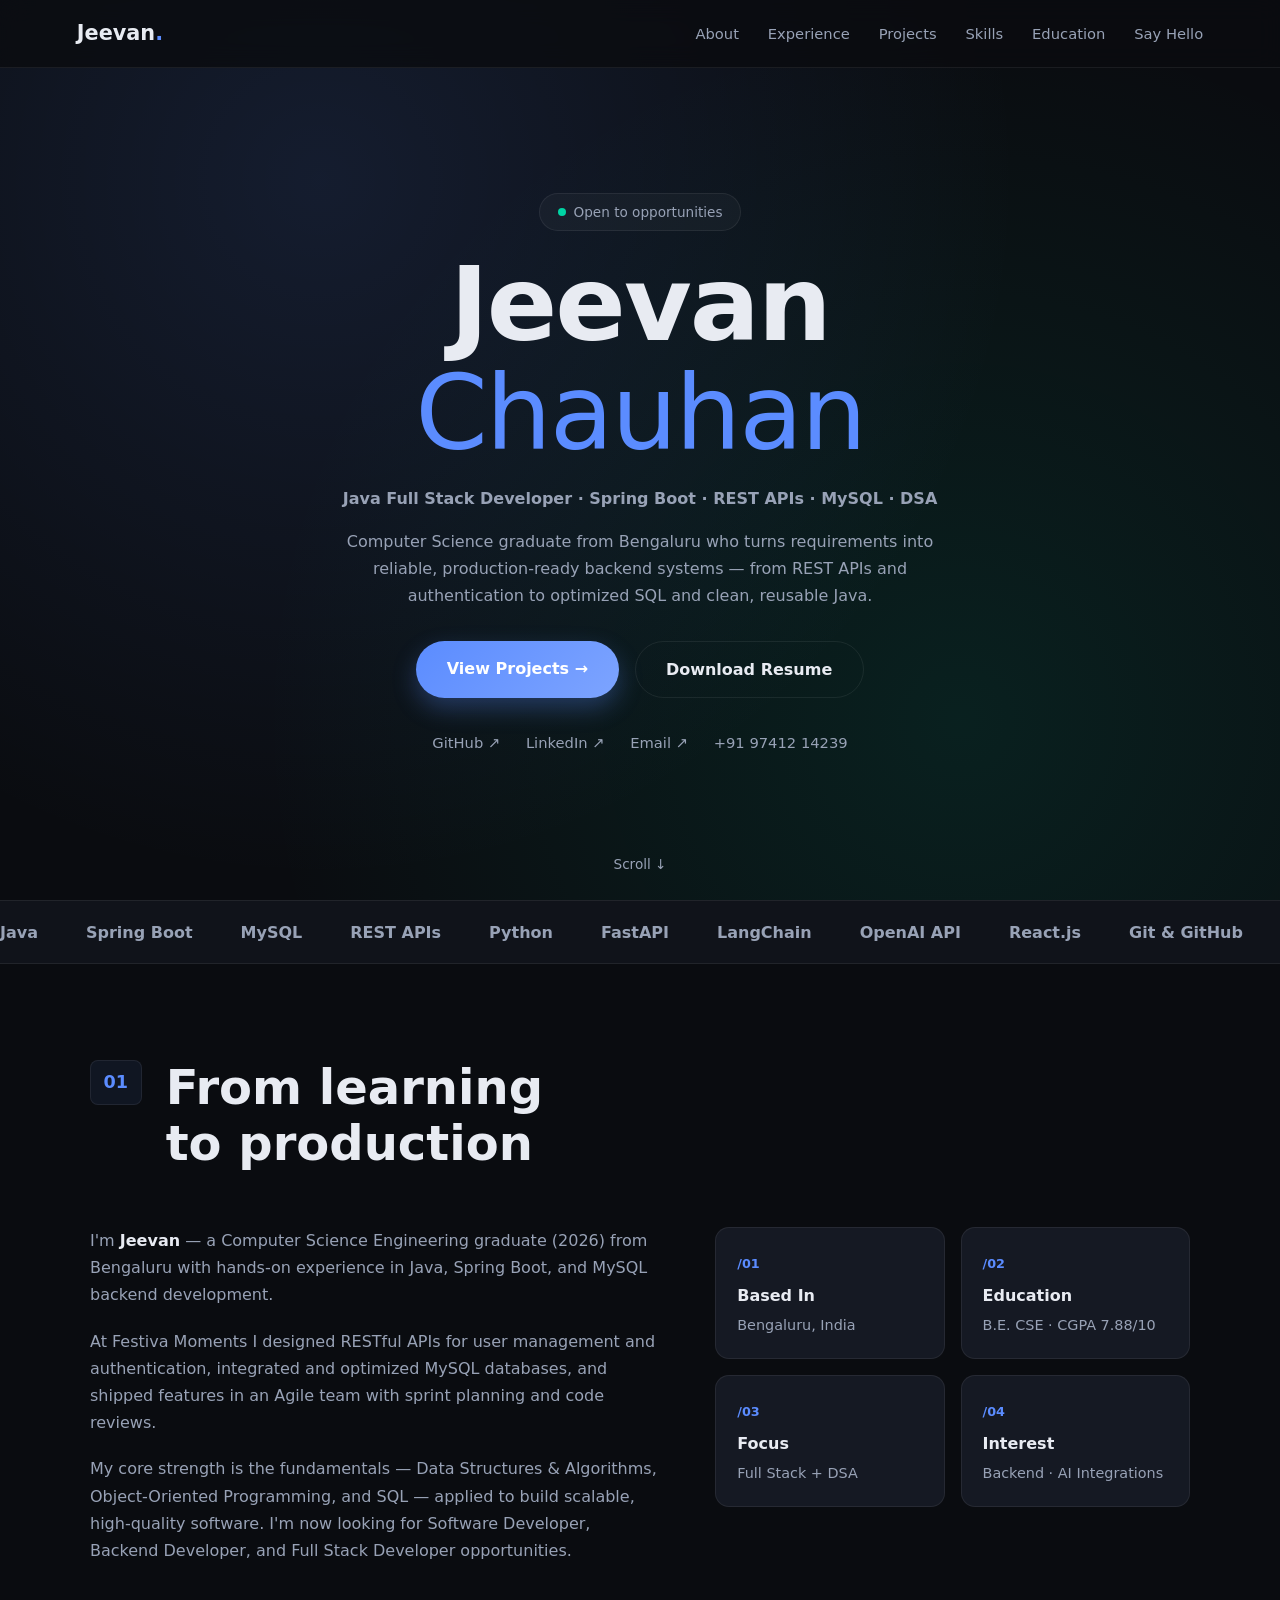
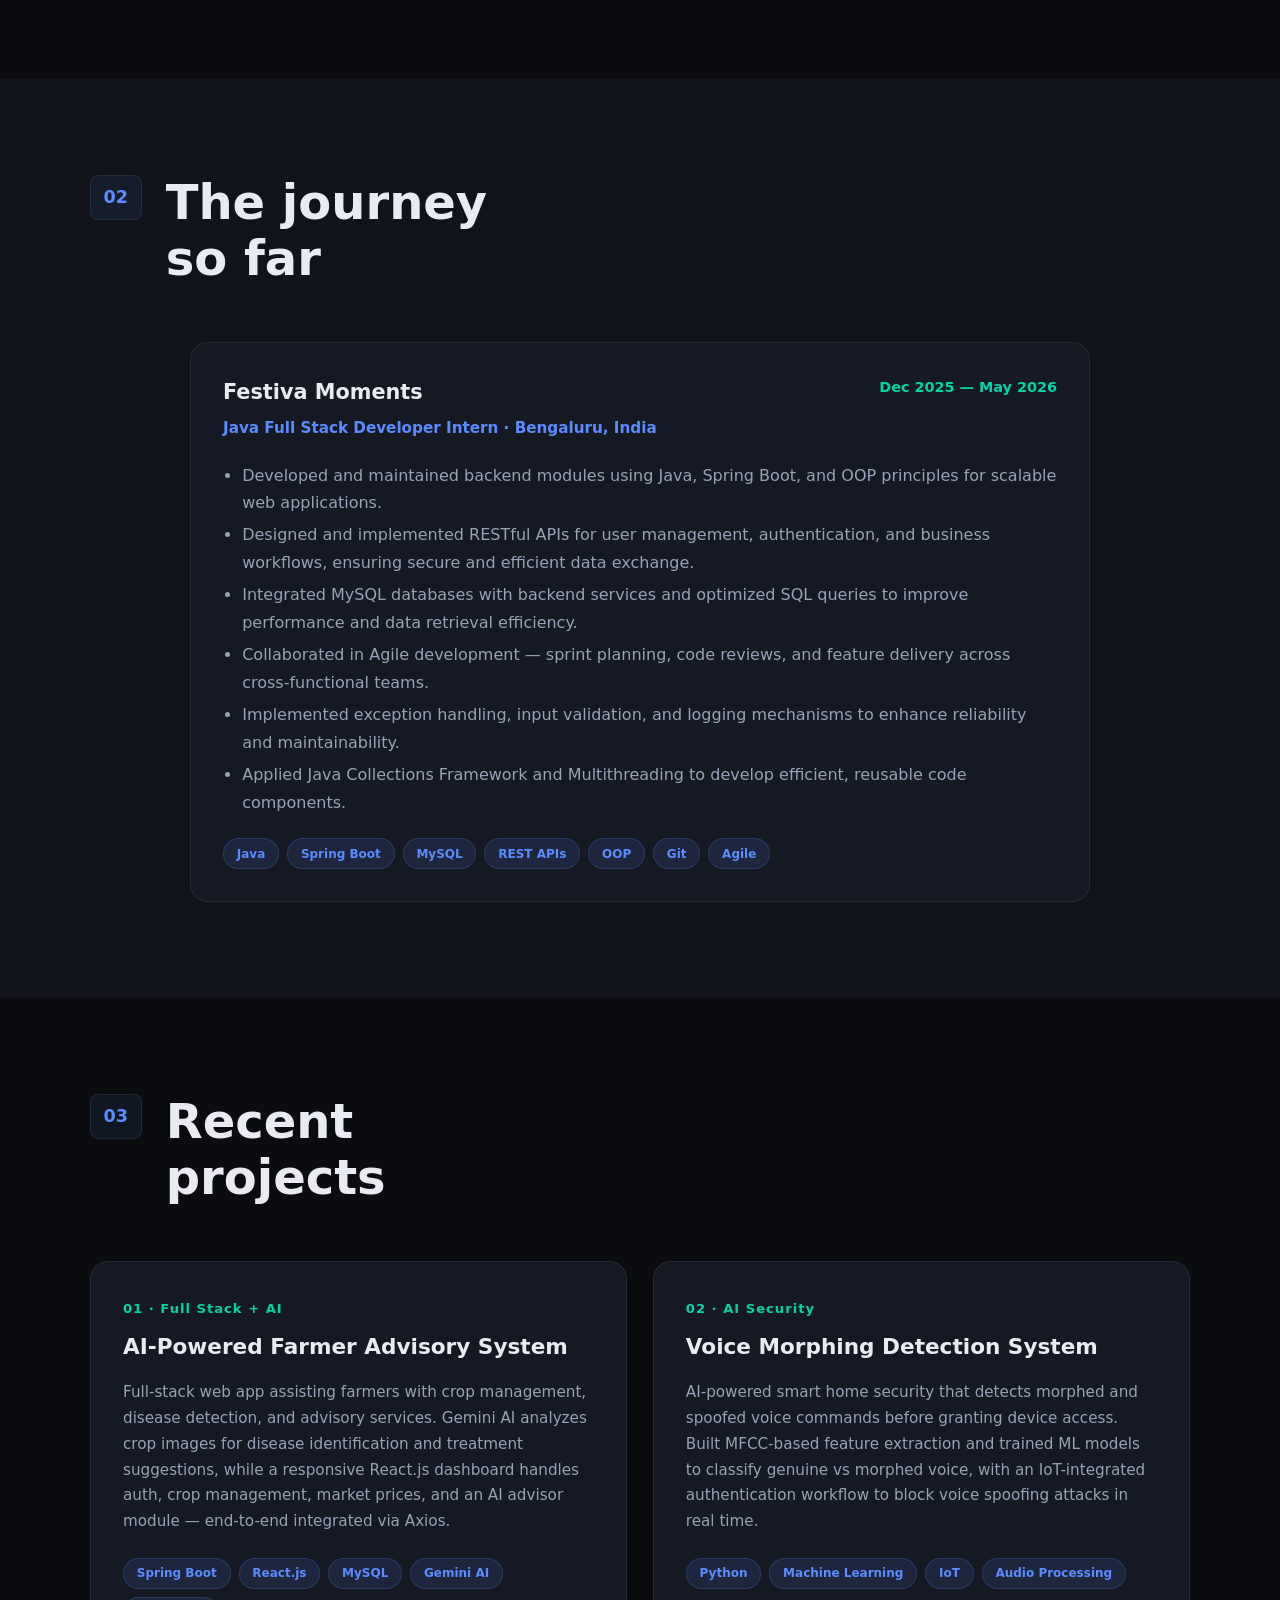
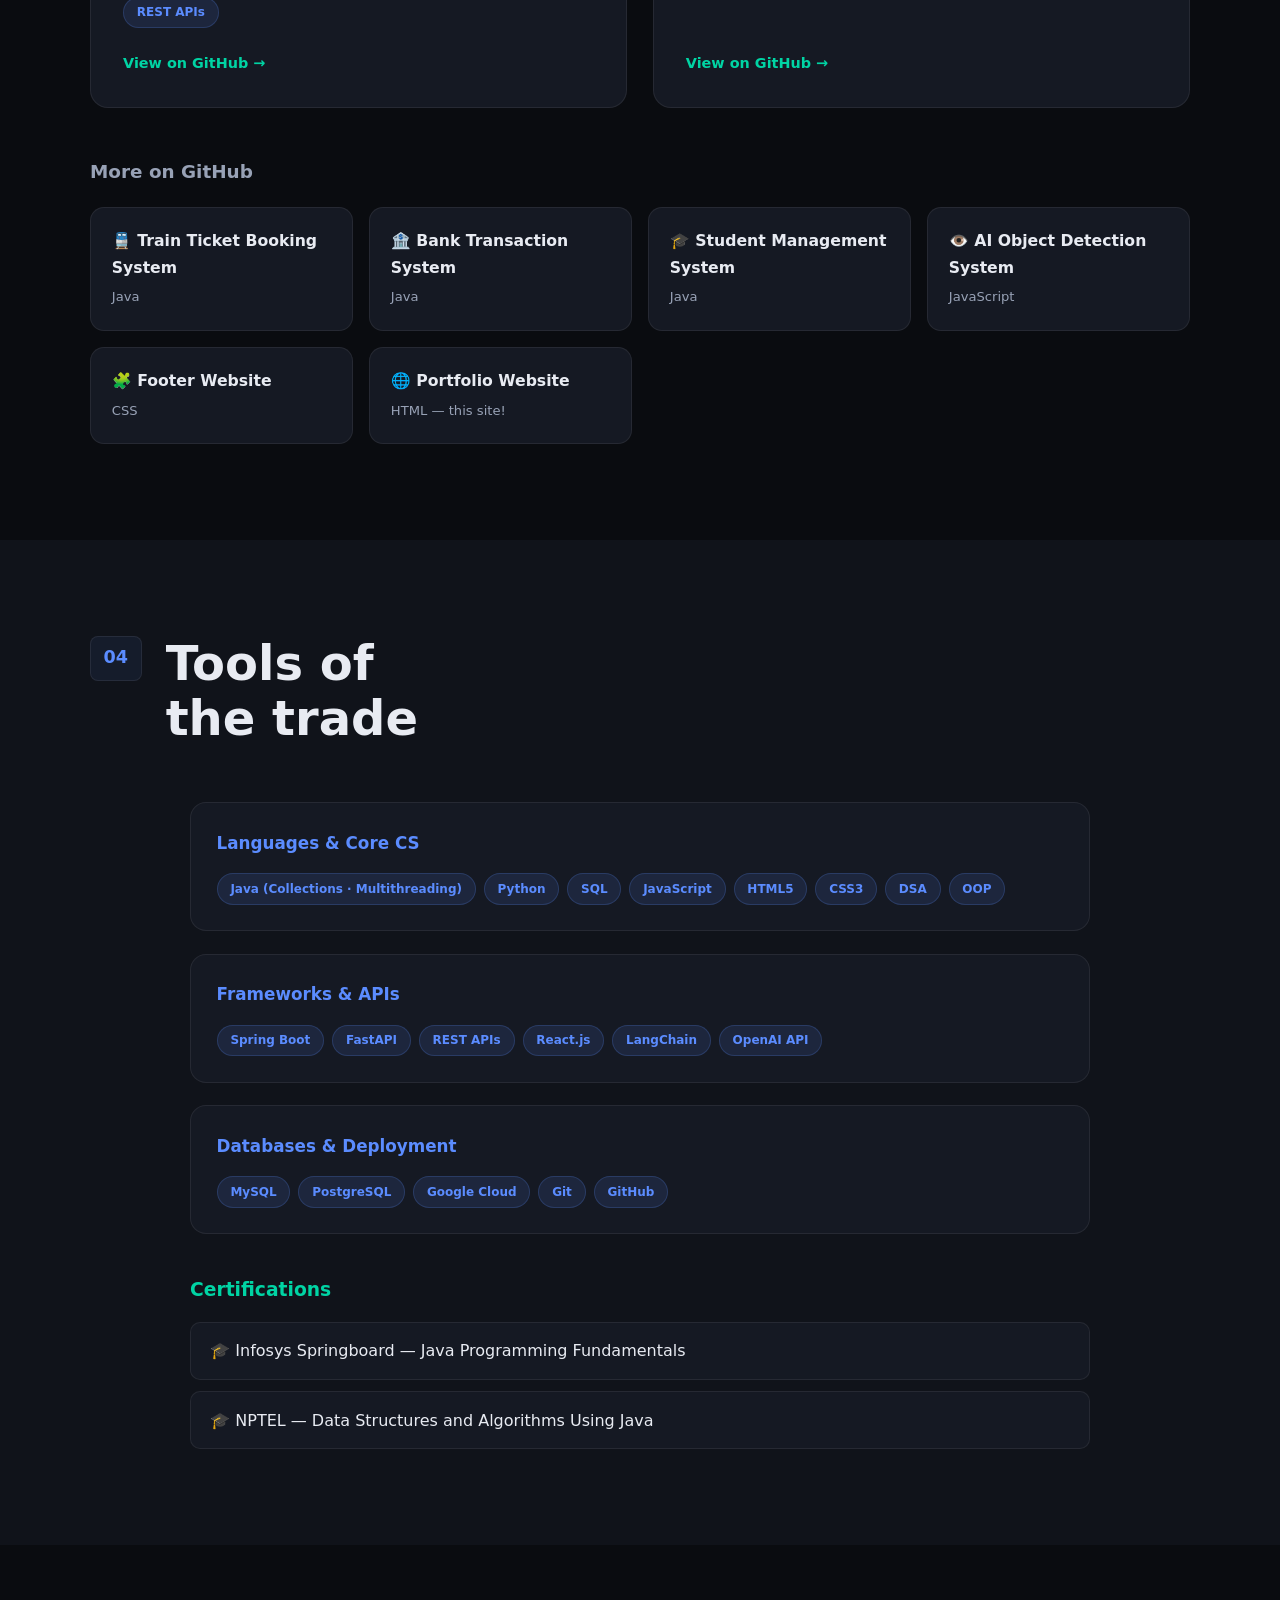
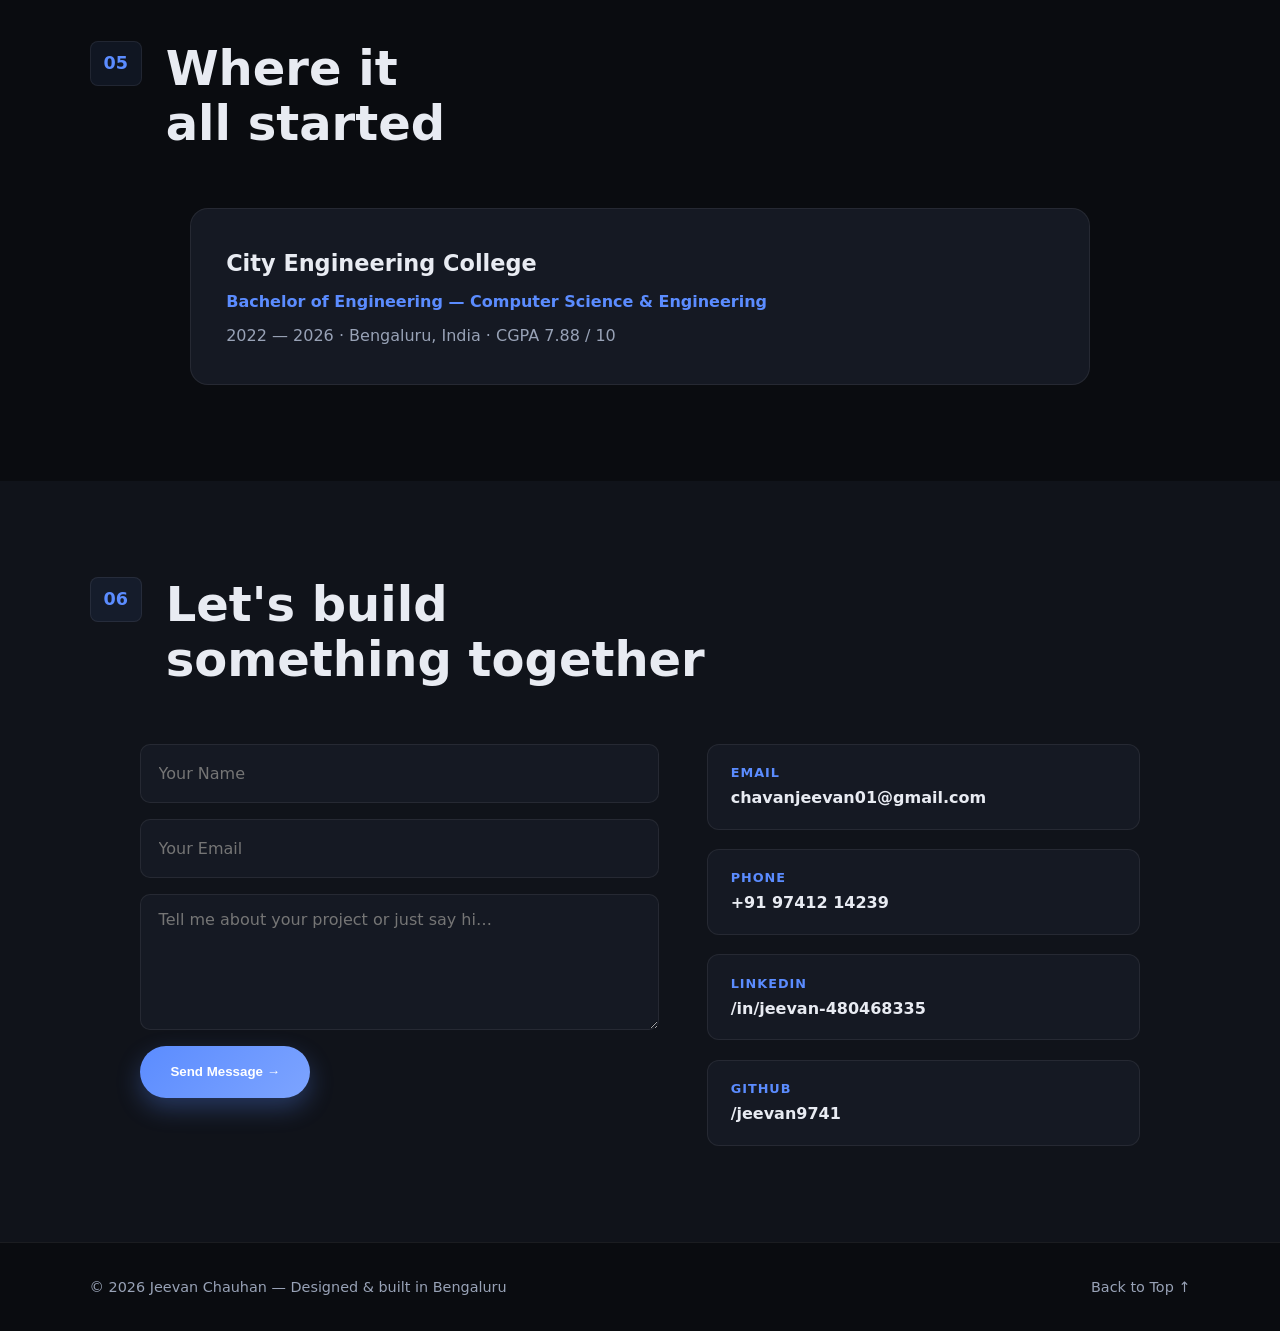
==== index.html @ d83c05e6 "Initial portfolio website with README and resume" ====
<!DOCTYPE html>
<html lang="en">
<head>
  <meta charset="UTF-8" />
  <meta name="viewport" content="width=device-width, initial-scale=1.0" />
  <title>Jeevan — Java Full Stack Developer</title>
  <link rel="stylesheet" href="style.css" />
</head>
<body>

  <!-- NAVBAR -->
  <nav class="navbar">
    <a href="#home" class="logo">Jeevan<span>.</span></a>
    <ul class="nav-links" id="navLinks">
      <li><a href="#about">About</a></li>
      <li><a href="#experience">Experience</a></li>
      <li><a href="#projects">Projects</a></li>
      <li><a href="#skills">Skills</a></li>
      <li><a href="#education">Education</a></li>
      <li><a href="#contact">Say Hello</a></li>
    </ul>
    <button class="hamburger" id="hamburger" aria-label="Menu">☰</button>
  </nav>

  <!-- HERO -->
  <header id="home" class="hero">
    <div class="hero-inner">
      <span class="badge"><span class="dot"></span> Open to opportunities</span>
      <h1 class="hero-name">Jeevan<br /><span class="thin">Chauhan</span></h1>
      <p class="hero-role">Java Full Stack Developer · Spring Boot · REST APIs · MySQL · DSA</p>
      <p class="hero-desc">
        Computer Science graduate from Bengaluru who turns requirements into
        reliable, production-ready backend systems — from REST APIs and
        authentication to optimized SQL and clean, reusable Java.
      </p>
      <div class="hero-btns">
        <a href="#projects" class="btn btn-primary">View Projects →</a>
        <a href="resume.pdf" download class="btn btn-outline">Download Resume</a>
      </div>
      <div class="socials">
        <a href="https://github.com/jeevan9741" target="_blank">GitHub ↗</a>
        <a href="https://www.linkedin.com/in/jeevan-480468335" target="_blank">LinkedIn ↗</a>
        <a href="mailto:chavanjeevan01@gmail.com">Email ↗</a>
        <a href="tel:+919741214239">+91 97412 14239</a>
      </div>
    </div>
    <a href="#about" class="scroll-hint">Scroll ↓</a>
  </header>

  <!-- TECH MARQUEE -->
  <div class="marquee" aria-hidden="true">
    <div class="marquee-track" id="marqueeTrack">
      <span>Java</span><span>Spring Boot</span><span>MySQL</span><span>REST APIs</span>
      <span>Python</span><span>FastAPI</span><span>LangChain</span><span>OpenAI API</span>
      <span>React.js</span><span>Git &amp; GitHub</span><span>DSA</span><span>OOP</span>
    </div>
  </div>

  <!-- 01 ABOUT -->
  <section id="about" class="section">
    <div class="section-head">
      <span class="section-num">01</span>
      <h2>From learning<br />to production</h2>
    </div>
    <div class="about-grid">
      <div class="about-text">
        <p>
          I'm <strong>Jeevan</strong> — a Computer Science Engineering graduate (2026)
          from Bengaluru with hands-on experience in Java, Spring Boot, and MySQL
          backend development.
        </p>
        <p>
          At Festiva Moments I designed RESTful APIs for user management and
          authentication, integrated and optimized MySQL databases, and shipped
          features in an Agile team with sprint planning and code reviews.
        </p>
        <p>
          My core strength is the fundamentals — Data Structures &amp; Algorithms,
          Object-Oriented Programming, and SQL — applied to build scalable,
          high-quality software. I'm now looking for Software Developer, Backend
          Developer, and Full Stack Developer opportunities.
        </p>
      </div>
      <div class="fact-grid">
        <div class="fact"><span class="fact-label">/01</span><h4>Based In</h4><p>Bengaluru, India</p></div>
        <div class="fact"><span class="fact-label">/02</span><h4>Education</h4><p>B.E. CSE · CGPA 7.88/10</p></div>
        <div class="fact"><span class="fact-label">/03</span><h4>Focus</h4><p>Full Stack + DSA</p></div>
        <div class="fact"><span class="fact-label">/04</span><h4>Interest</h4><p>Backend · AI Integrations</p></div>
      </div>
    </div>
  </section>

  <!-- 02 EXPERIENCE -->
  <section id="experience" class="section section-alt">
    <div class="section-head">
      <span class="section-num">02</span>
      <h2>The journey<br />so far</h2>
    </div>
    <div class="timeline">
      <article class="exp-card">
        <div class="exp-top">
          <h3>Festiva Moments</h3>
          <span class="exp-date">Dec 2025 — May 2026</span>
        </div>
        <p class="exp-role">Java Full Stack Developer Intern · Bengaluru, India</p>
        <ul class="exp-list">
          <li>Developed and maintained backend modules using Java, Spring Boot, and OOP principles for scalable web applications.</li>
          <li>Designed and implemented RESTful APIs for user management, authentication, and business workflows, ensuring secure and efficient data exchange.</li>
          <li>Integrated MySQL databases with backend services and optimized SQL queries to improve performance and data retrieval efficiency.</li>
          <li>Collaborated in Agile development — sprint planning, code reviews, and feature delivery across cross-functional teams.</li>
          <li>Implemented exception handling, input validation, and logging mechanisms to enhance reliability and maintainability.</li>
          <li>Applied Java Collections Framework and Multithreading to develop efficient, reusable code components.</li>
        </ul>
        <div class="tags">
          <span>Java</span><span>Spring Boot</span><span>MySQL</span><span>REST APIs</span>
          <span>OOP</span><span>Git</span><span>Agile</span>
        </div>
      </article>
    </div>
  </section>

  <!-- 03 PROJECTS -->
  <section id="projects" class="section">
    <div class="section-head">
      <span class="section-num">03</span>
      <h2>Recent<br />projects</h2>
    </div>
    <div class="proj-grid">
      <article class="proj-card big">
        <div class="proj-top">
          <span class="proj-cat">01 · Full Stack + AI</span>
          <h3>AI-Powered Farmer Advisory System</h3>
        </div>
        <p>
          Full-stack web app assisting farmers with crop management, disease
          detection, and advisory services. Gemini AI analyzes crop images for
          disease identification and treatment suggestions, while a responsive
          React.js dashboard handles auth, crop management, market prices, and
          an AI advisor module — end-to-end integrated via Axios.
        </p>
        <div class="tags">
          <span>Spring Boot</span><span>React.js</span><span>MySQL</span><span>Gemini AI</span><span>REST APIs</span>
        </div>
        <a class="proj-link" href="https://github.com/jeevan9741" target="_blank">View on GitHub →</a>
      </article>
      <article class="proj-card big">
        <div class="proj-top">
          <span class="proj-cat">02 · AI Security</span>
          <h3>Voice Morphing Detection System</h3>
        </div>
        <p>
          AI-powered smart home security that detects morphed and spoofed voice
          commands before granting device access. Built MFCC-based feature
          extraction and trained ML models to classify genuine vs morphed
          voice, with an IoT-integrated authentication workflow to block voice
          spoofing attacks in real time.
        </p>
        <div class="tags">
          <span>Python</span><span>Machine Learning</span><span>IoT</span><span>Audio Processing</span>
        </div>
        <a class="proj-link" href="https://github.com/jeevan9741" target="_blank">View on GitHub →</a>
      </article>
    </div>
    <h3 class="mini-title">More on GitHub</h3>
    <div class="mini-grid">
      <a class="mini-card" href="https://github.com/jeevan9741/train-ticket-booking-system" target="_blank">
        <h4>🚆 Train Ticket Booking System</h4><p>Java</p>
      </a>
      <a class="mini-card" href="https://github.com/jeevan9741/bank-transaction-system" target="_blank">
        <h4>🏦 Bank Transaction System</h4><p>Java</p>
      </a>
      <a class="mini-card" href="https://github.com/jeevan9741/student-management-system" target="_blank">
        <h4>🎓 Student Management System</h4><p>Java</p>
      </a>
      <a class="mini-card" href="https://github.com/jeevan9741/Ai_object_detection-_system" target="_blank">
        <h4>👁️ AI Object Detection System</h4><p>JavaScript</p>
      </a>
      <a class="mini-card" href="https://github.com/jeevan9741/footer_website" target="_blank">
        <h4>🧩 Footer Website</h4><p>CSS</p>
      </a>
      <a class="mini-card" href="https://github.com/jeevan9741" target="_blank">
        <h4>🌐 Portfolio Website</h4><p>HTML — this site!</p>
      </a>
    </div>
  </section>

  <!-- 04 SKILLS -->
  <section id="skills" class="section section-alt">
    <div class="section-head">
      <span class="section-num">04</span>
      <h2>Tools of<br />the trade</h2>
    </div>
    <div class="skill-groups">
      <div class="skill-group">
        <h3>Languages &amp; Core CS</h3>
        <div class="tags">
          <span>Java (Collections · Multithreading)</span><span>Python</span><span>SQL</span>
          <span>JavaScript</span><span>HTML5</span><span>CSS3</span><span>DSA</span><span>OOP</span>
        </div>
      </div>
      <div class="skill-group">
        <h3>Frameworks &amp; APIs</h3>
        <div class="tags">
          <span>Spring Boot</span><span>FastAPI</span><span>REST APIs</span><span>React.js</span>
          <span>LangChain</span><span>OpenAI API</span>
        </div>
      </div>
      <div class="skill-group">
        <h3>Databases &amp; Deployment</h3>
        <div class="tags">
          <span>MySQL</span><span>PostgreSQL</span><span>Google Cloud</span><span>Git</span>
          <span>GitHub</span>
        </div>
      </div>
    </div>
    <div class="certs">
      <h3>Certifications</h3>
      <ul>
        <li>🎓 Infosys Springboard — Java Programming Fundamentals</li>
        <li>🎓 NPTEL — Data Structures and Algorithms Using Java</li>
      </ul>
    </div>
  </section>

  <!-- 05 EDUCATION -->
  <section id="education" class="section">
    <div class="section-head">
      <span class="section-num">05</span>
      <h2>Where it<br />all started</h2>
    </div>
    <div class="edu-card">
      <h3>City Engineering College</h3>
      <p class="edu-deg">Bachelor of Engineering — Computer Science &amp; Engineering</p>
      <p class="edu-meta">2022 — 2026 · Bengaluru, India · CGPA 7.88 / 10</p>
    </div>
  </section>

  <!-- 06 CONTACT -->
  <section id="contact" class="section section-alt">
    <div class="section-head">
      <span class="section-num">06</span>
      <h2>Let's build<br />something together</h2>
    </div>
    <div class="contact-grid">
      <form class="contact-form" id="contactForm">
        <input type="text" id="name" placeholder="Your Name" required />
        <input type="email" id="email" placeholder="Your Email" required />
        <textarea id="message" rows="5" placeholder="Tell me about your project or just say hi…" required></textarea>
        <button type="submit" class="btn btn-primary">Send Message →</button>
        <p class="form-note" id="formNote"></p>
      </form>
      <div class="contact-info">
        <div class="c-item"><h4>Email</h4><a href="mailto:chavanjeevan01@gmail.com">chavanjeevan01@gmail.com</a></div>
        <div class="c-item"><h4>Phone</h4><a href="tel:+919741214239">+91 97412 14239</a></div>
        <div class="c-item"><h4>LinkedIn</h4><a href="https://www.linkedin.com/in/jeevan-480468335" target="_blank">/in/jeevan-480468335</a></div>
        <div class="c-item"><h4>GitHub</h4><a href="https://github.com/jeevan9741" target="_blank">/jeevan9741</a></div>
      </div>
    </div>
  </section>

  <footer class="footer">
    <p>© 2026 Jeevan Chauhan — Designed &amp; built in Bengaluru</p>
    <a href="#home" class="top-link">Back to Top ↑</a>
  </footer>

  <script src="script.js"></script>
</body>
</html>
---- style.css ----
/* ===== BASE ===== */
* { margin: 0; padding: 0; box-sizing: border-box; }

:root {
  --bg: #0a0c10;
  --bg-alt: #10131a;
  --card: #151923;
  --text: #e8ebf2;
  --muted: #98a2b6;
  --accent: #5b8cff;
  --accent2: #00d4a4;
  --line: rgba(255, 255, 255, 0.07);
}

html { scroll-behavior: smooth; }
body {
  font-family: "Segoe UI", system-ui, sans-serif;
  background: var(--bg); color: var(--text); line-height: 1.7;
  overflow-x: hidden;
}
a { color: inherit; text-decoration: none; }

/* ===== NAVBAR ===== */
.navbar {
  position: fixed; inset: 0 0 auto 0; z-index: 100;
  display: flex; align-items: center; justify-content: space-between;
  padding: 1rem 6%;
  background: rgba(10, 12, 16, 0.8); backdrop-filter: blur(12px);
  border-bottom: 1px solid var(--line);
}
.logo { font-size: 1.3rem; font-weight: 800; }
.logo span { color: var(--accent); }
.nav-links { display: flex; gap: 1.8rem; list-style: none; }
.nav-links a { color: var(--muted); font-size: 0.92rem; font-weight: 500; transition: color 0.2s; }
.nav-links a:hover { color: var(--accent2); }
.hamburger {
  display: none; background: none; border: none;
  color: var(--text); font-size: 1.5rem; cursor: pointer;
}

/* ===== HERO ===== */
.hero {
  min-height: 100vh; display: flex; flex-direction: column;
  align-items: center; justify-content: center; text-align: center;
  padding: 7rem 7% 4rem; position: relative;
  background:
    radial-gradient(700px circle at 25% 20%, rgba(91, 140, 255, 0.13), transparent),
    radial-gradient(700px circle at 75% 80%, rgba(0, 212, 164, 0.1), transparent);
}
.badge {
  display: inline-flex; align-items: center; gap: 0.5rem;
  border: 1px solid var(--line); border-radius: 50px;
  padding: 0.4rem 1.1rem; font-size: 0.85rem; color: var(--muted);
  background: rgba(255, 255, 255, 0.03);
}
.dot {
  width: 8px; height: 8px; border-radius: 50%;
  background: var(--accent2); animation: pulse 1.6s infinite;
}
@keyframes pulse { 50% { opacity: 0.35; } }

.hero-name {
  font-size: clamp(3rem, 10vw, 6.5rem);
  font-weight: 800; line-height: 1.05; margin: 1.2rem 0 1rem;
  letter-spacing: -2px;
}
.hero-name .thin { font-weight: 300; color: var(--accent); }
.hero-role { color: var(--muted); font-weight: 600; margin-bottom: 1rem; }
.hero-desc { max-width: 620px; color: var(--muted); margin: 0 auto 2rem; }

.hero-btns { display: flex; gap: 1rem; justify-content: center; flex-wrap: wrap; margin-bottom: 2rem; }
.btn {
  padding: 0.85rem 1.9rem; border-radius: 50px; font-weight: 600;
  transition: transform 0.2s, box-shadow 0.2s;
}
.btn:hover { transform: translateY(-3px); }
.btn-primary {
  background: linear-gradient(135deg, var(--accent), #7da4ff);
  color: #fff; box-shadow: 0 10px 25px rgba(91, 140, 255, 0.3);
}
.btn-outline { border: 1.5px solid var(--line); color: var(--text); }
.btn-outline:hover { border-color: var(--accent2); color: var(--accent2); }

.socials { display: flex; gap: 1.6rem; flex-wrap: wrap; justify-content: center; }
.socials a { color: var(--muted); font-size: 0.92rem; font-weight: 500; transition: color 0.2s; }
.socials a:hover { color: var(--accent); }
.scroll-hint {
  position: absolute; bottom: 1.5rem; color: var(--muted); font-size: 0.85rem;
  animation: bob 2s infinite;
}
@keyframes bob { 50% { transform: translateY(6px); } }

/* ===== MARQUEE ===== */
.marquee {
  border-top: 1px solid var(--line); border-bottom: 1px solid var(--line);
  overflow: hidden; padding: 1.1rem 0; background: var(--bg-alt);
}
.marquee-track {
  display: flex; gap: 3rem; width: max-content;
  animation: scroll 25s linear infinite;
}
.marquee-track span { color: var(--muted); font-weight: 600; white-space: nowrap; }
@keyframes scroll { to { transform: translateX(-50%); } }

/* ===== SECTIONS ===== */
.section { padding: 6rem 7%; }
.section-alt { background: var(--bg-alt); }
.section-head { display: flex; gap: 1.5rem; align-items: flex-start; margin-bottom: 3.5rem; }
.section-num {
  color: var(--accent); font-weight: 800; font-size: 1.1rem;
  border: 1px solid var(--line); border-radius: 8px; padding: 0.4rem 0.8rem;
  background: rgba(91, 140, 255, 0.08);
}
.section-head h2 { font-size: clamp(1.9rem, 5vw, 3rem); font-weight: 800; line-height: 1.15; }

/* ===== ABOUT ===== */
.about-grid {
  display: grid; grid-template-columns: 1.2fr 1fr;
  gap: 3.5rem; max-width: 1100px; margin: 0 auto;
}
.about-text p { color: var(--muted); margin-bottom: 1.2rem; }
.about-text strong { color: var(--text); }
.fact-grid { display: grid; grid-template-columns: 1fr 1fr; gap: 1rem; align-content: start; }
.fact {
  background: var(--card); border: 1px solid var(--line);
  border-radius: 14px; padding: 1.3rem;
}
.fact-label { color: var(--accent); font-size: 0.8rem; font-weight: 700; }
.fact h4 { margin: 0.4rem 0 0.2rem; font-size: 1rem; }
.fact p { color: var(--muted); font-size: 0.9rem; }

/* ===== EXPERIENCE ===== */
.timeline { max-width: 900px; margin: 0 auto; }
.exp-card {
  background: var(--card); border: 1px solid var(--line);
  border-radius: 18px; padding: 2rem;
}
.exp-top { display: flex; justify-content: space-between; gap: 1rem; flex-wrap: wrap; }
.exp-top h3 { font-size: 1.3rem; }
.exp-date { color: var(--accent2); font-size: 0.9rem; font-weight: 600; }
.exp-role { color: var(--accent); font-weight: 600; font-size: 0.95rem; margin: 0.4rem 0 1.2rem; }
.exp-list { color: var(--muted); padding-left: 1.2rem; margin-bottom: 1.4rem; }
.exp-list li { margin-bottom: 0.35rem; }

.tags { display: flex; gap: 0.5rem; flex-wrap: wrap; }
.tags span {
  font-size: 0.75rem; font-weight: 600;
  background: rgba(91, 140, 255, 0.12); color: var(--accent);
  border: 1px solid rgba(91, 140, 255, 0.2);
  padding: 0.28rem 0.8rem; border-radius: 50px;
}

/* ===== PROJECTS ===== */
.proj-grid {
  display: grid; grid-template-columns: repeat(auto-fit, minmax(320px, 1fr));
  gap: 1.6rem; max-width: 1100px; margin: 0 auto;
}
.proj-card {
  background: var(--card); border: 1px solid var(--line);
  border-radius: 18px; padding: 2rem;
  transition: transform 0.25s, border-color 0.25s;
  display: flex; flex-direction: column;
}
.proj-card:hover { transform: translateY(-5px); border-color: var(--accent); }
.proj-cat { color: var(--accent2); font-size: 0.82rem; font-weight: 700; letter-spacing: 1px; }
.proj-card h3 { font-size: 1.35rem; margin: 0.5rem 0 0.9rem; }
.proj-card p { color: var(--muted); font-size: 0.95rem; margin-bottom: 1.4rem; }
.proj-card .tags { margin-bottom: 1.4rem; }
.proj-link { color: var(--accent2); font-weight: 600; font-size: 0.9rem; margin-top: auto; }
.proj-link:hover { text-decoration: underline; }

.mini-title {
  max-width: 1100px; margin: 3rem auto 1.2rem;
  font-size: 1.15rem; color: var(--muted);
}
.mini-grid {
  display: grid; grid-template-columns: repeat(auto-fit, minmax(240px, 1fr));
  gap: 1rem; max-width: 1100px; margin: 0 auto;
}
.mini-card {
  display: block; background: var(--card); border: 1px solid var(--line);
  border-radius: 14px; padding: 1.3rem;
  transition: transform 0.25s, border-color 0.25s;
}
.mini-card:hover { transform: translateY(-5px); border-color: var(--accent); }
.mini-card h4 { font-size: 0.98rem; margin-bottom: 0.3rem; }
.mini-card p { color: var(--muted); font-size: 0.82rem; }

/* ===== SKILLS ===== */
.skill-groups {
  display: grid; gap: 1.4rem; max-width: 900px; margin: 0 auto;
}
.skill-group {
  background: var(--card); border: 1px solid var(--line);
  border-radius: 16px; padding: 1.6rem;
}
.skill-group h3 { font-size: 1.05rem; margin-bottom: 1rem; color: var(--accent); }
.certs { max-width: 900px; margin: 2.5rem auto 0; }
.certs h3 { color: var(--accent2); margin-bottom: 1rem; }
.certs ul { list-style: none; display: grid; gap: 0.7rem; }
.certs li {
  background: var(--card); border: 1px solid var(--line);
  border-radius: 10px; padding: 0.9rem 1.2rem;
}

/* ===== EDUCATION ===== */
.edu-card {
  max-width: 900px; margin: 0 auto; background: var(--card);
  border: 1px solid var(--line); border-radius: 18px; padding: 2.2rem;
}
.edu-card h3 { font-size: 1.4rem; }
.edu-deg { color: var(--accent); font-weight: 600; margin: 0.4rem 0; }
.edu-meta { color: var(--muted); }

/* ===== CONTACT ===== */
.contact-grid {
  display: grid; grid-template-columns: 1.2fr 1fr;
  gap: 3rem; max-width: 1000px; margin: 0 auto;
}
.contact-form { display: grid; gap: 1rem; }
.contact-form input, .contact-form textarea {
  background: var(--card); border: 1px solid var(--line);
  border-radius: 10px; padding: 0.9rem 1.1rem;
  color: var(--text); font-family: inherit; font-size: 1rem; resize: vertical;
}
.contact-form input:focus, .contact-form textarea:focus {
  outline: none; border-color: var(--accent);
}
.contact-form .btn { justify-self: start; border: none; cursor: pointer; }
.form-note { color: var(--accent2); min-height: 1.4rem; }
.contact-info { display: grid; gap: 1.2rem; align-content: start; }
.c-item { background: var(--card); border: 1px solid var(--line); border-radius: 12px; padding: 1.1rem 1.4rem; }
.c-item h4 { color: var(--accent); font-size: 0.8rem; text-transform: uppercase; letter-spacing: 1px; }
.c-item a { color: var(--text); font-weight: 600; word-break: break-all; }
.c-item a:hover { color: var(--accent2); }

/* ===== FOOTER ===== */
.footer {
  padding: 2rem 7%; border-top: 1px solid var(--line);
  display: flex; justify-content: space-between; flex-wrap: wrap; gap: 1rem;
  color: var(--muted); font-size: 0.9rem;
}
.top-link:hover { color: var(--accent2); }

/* ===== RESPONSIVE ===== */
@media (max-width: 860px) {
  .hamburger { display: block; }
  .nav-links {
    position: absolute; top: 100%; left: 0; right: 0;
    flex-direction: column; gap: 0; display: none;
    background: var(--bg-alt); padding: 1rem 6%;
    border-bottom: 1px solid var(--line);
  }
  .nav-links.active { display: flex; }
  .nav-links li { padding: 0.6rem 0; }
  .about-grid, .contact-grid { grid-template-columns: 1fr; }
  .exp-card, .proj-card, .edu-card { padding: 1.4rem; }
}
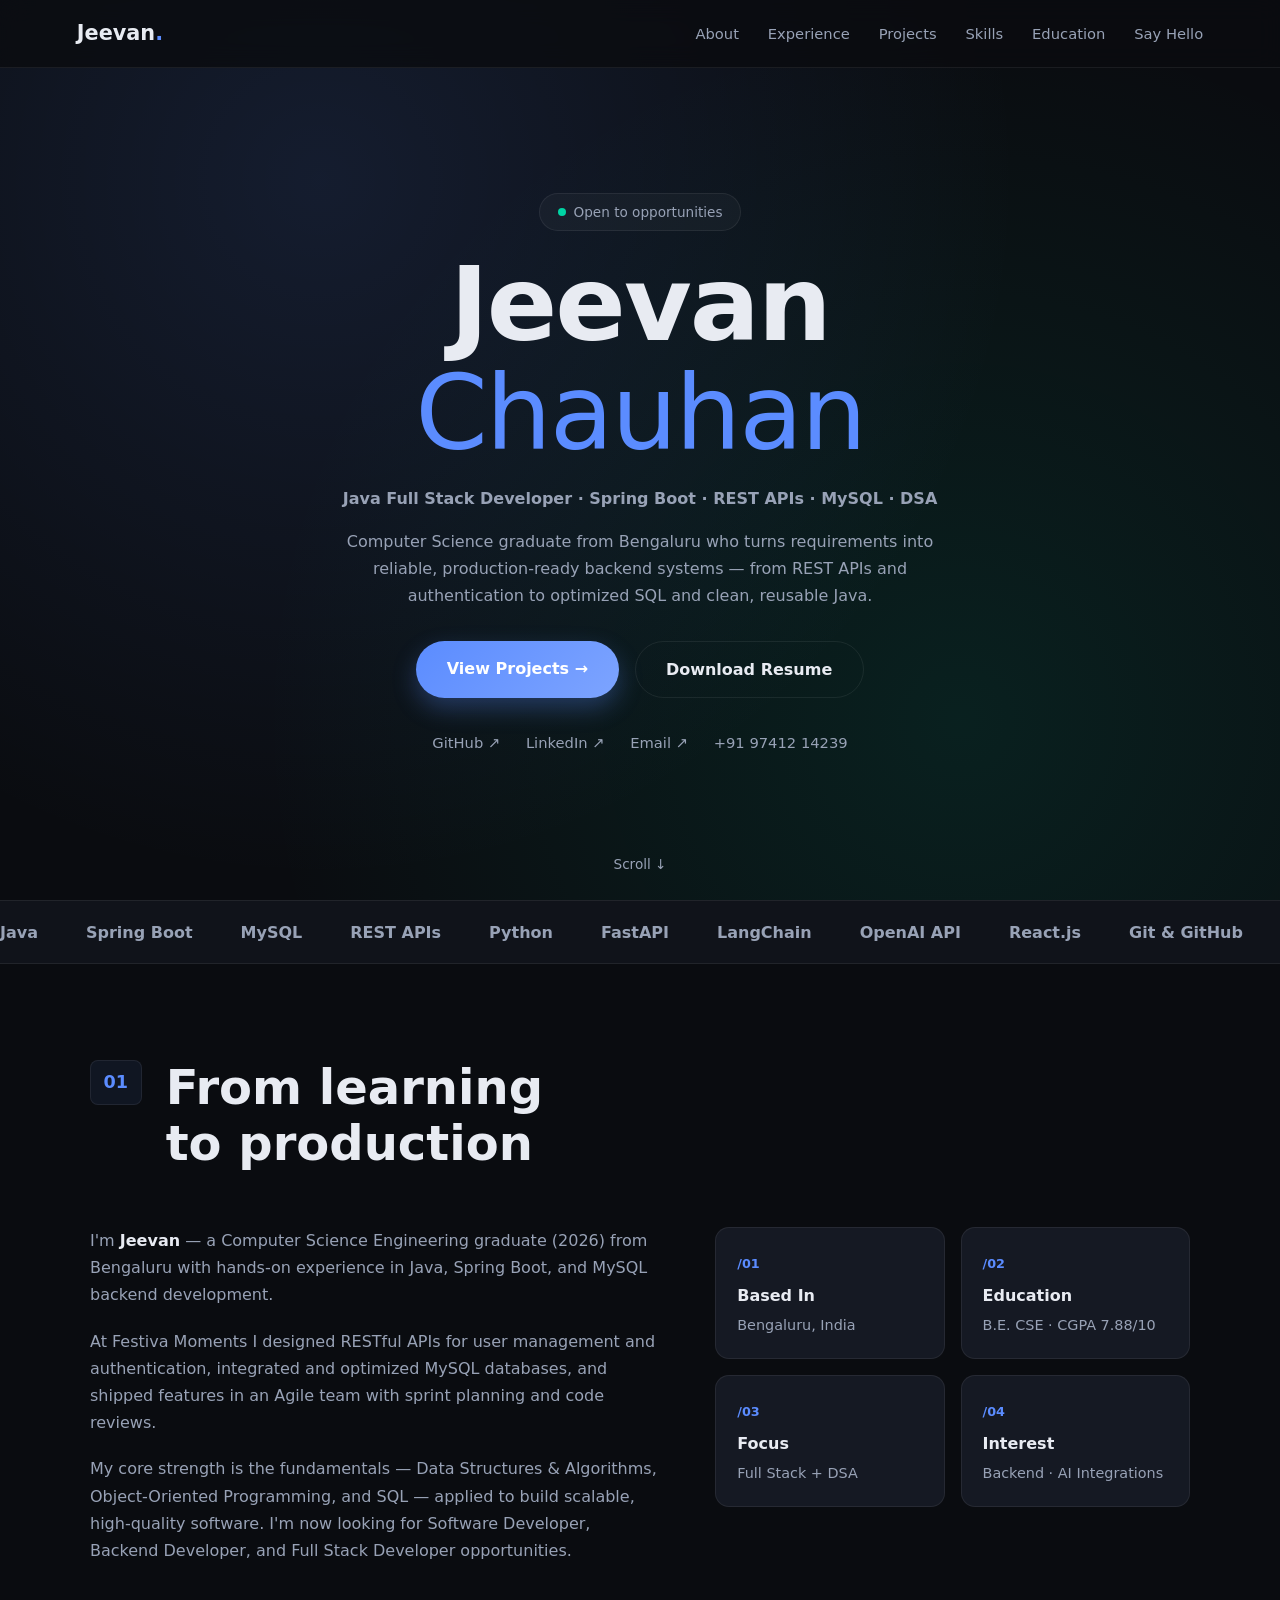
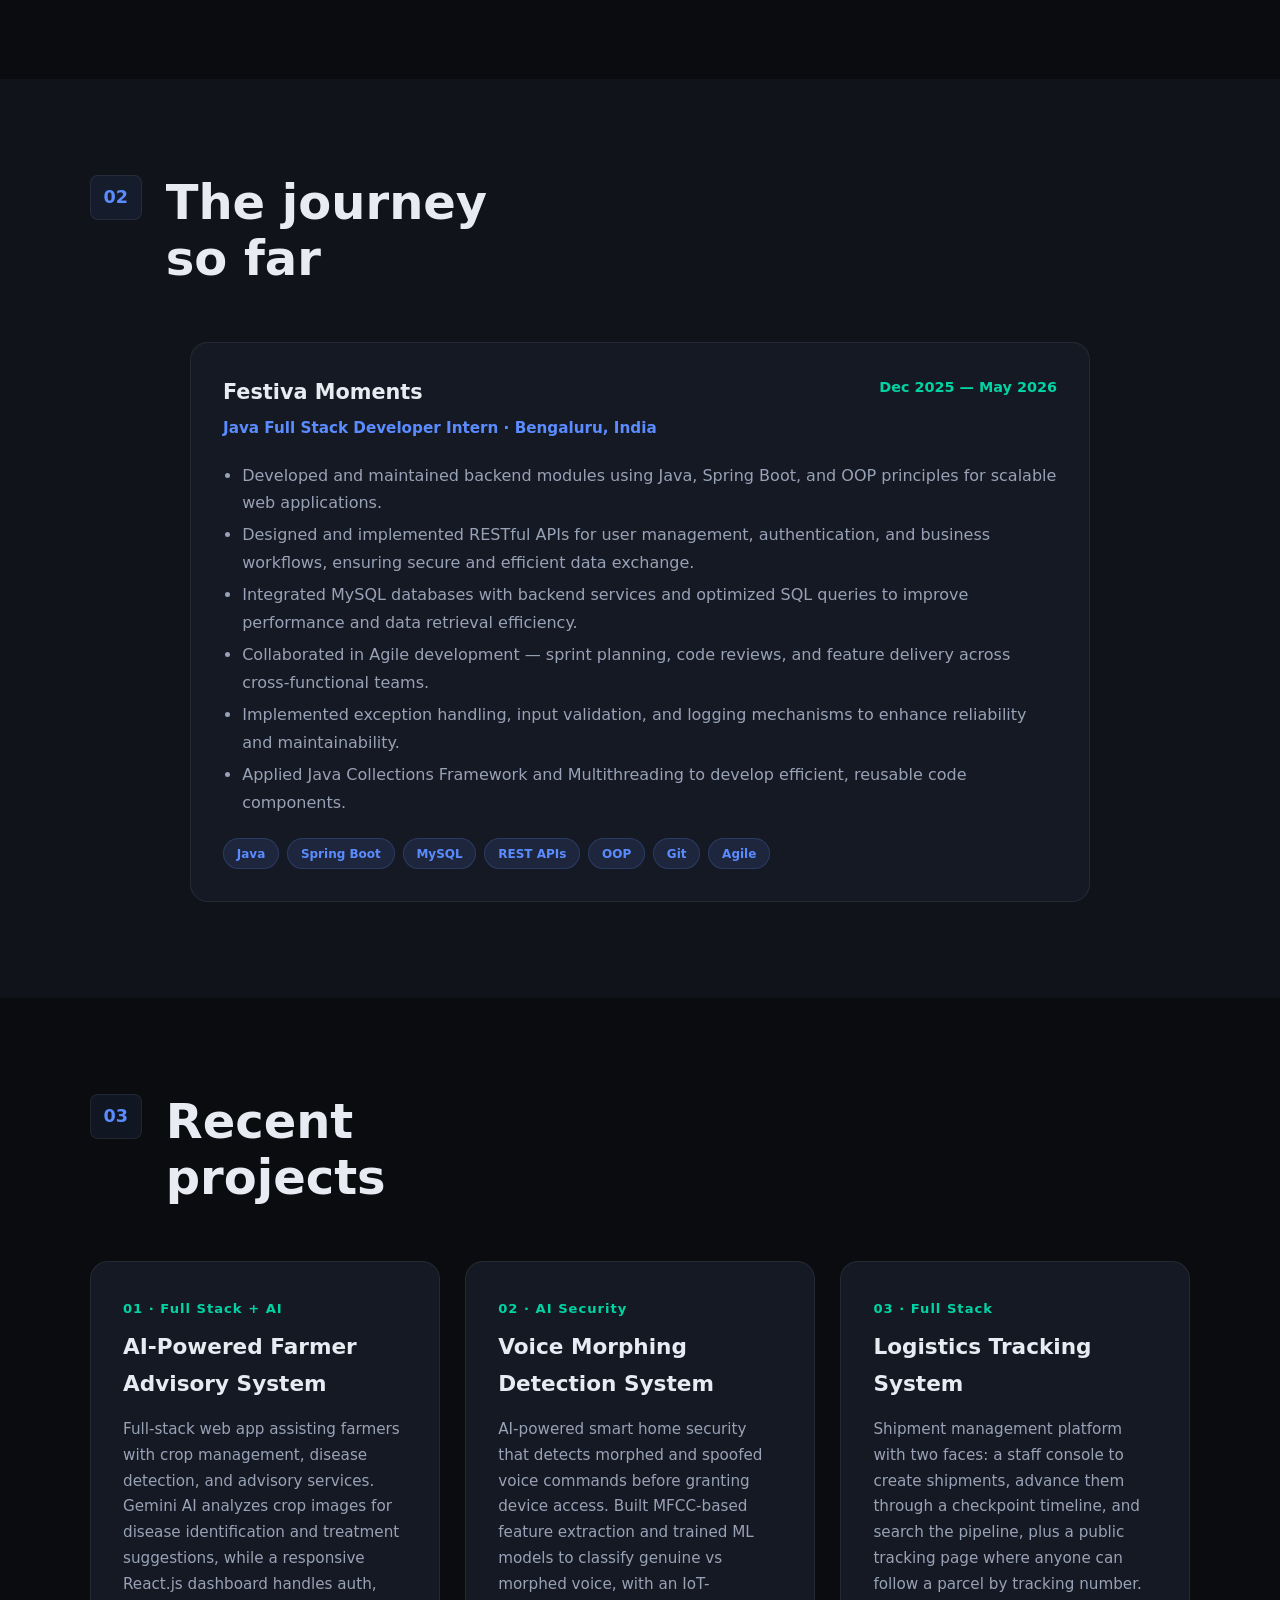
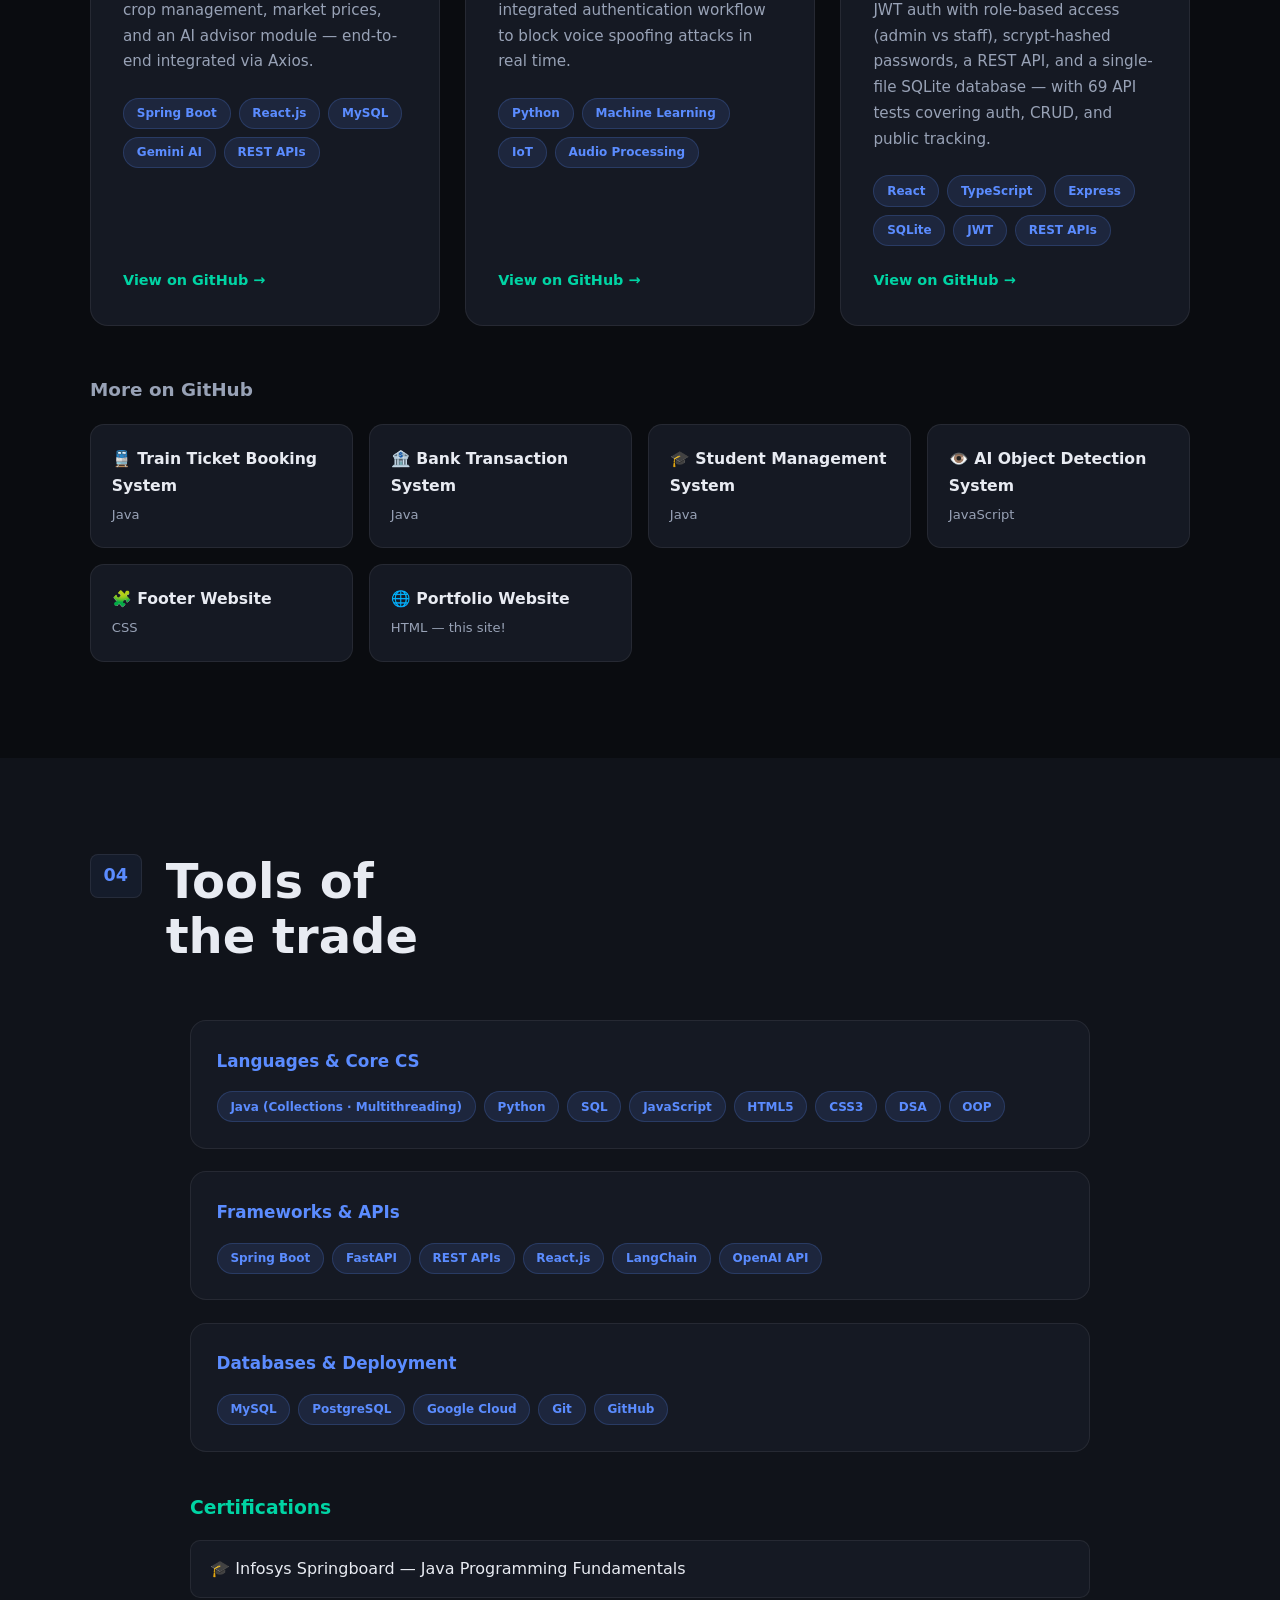
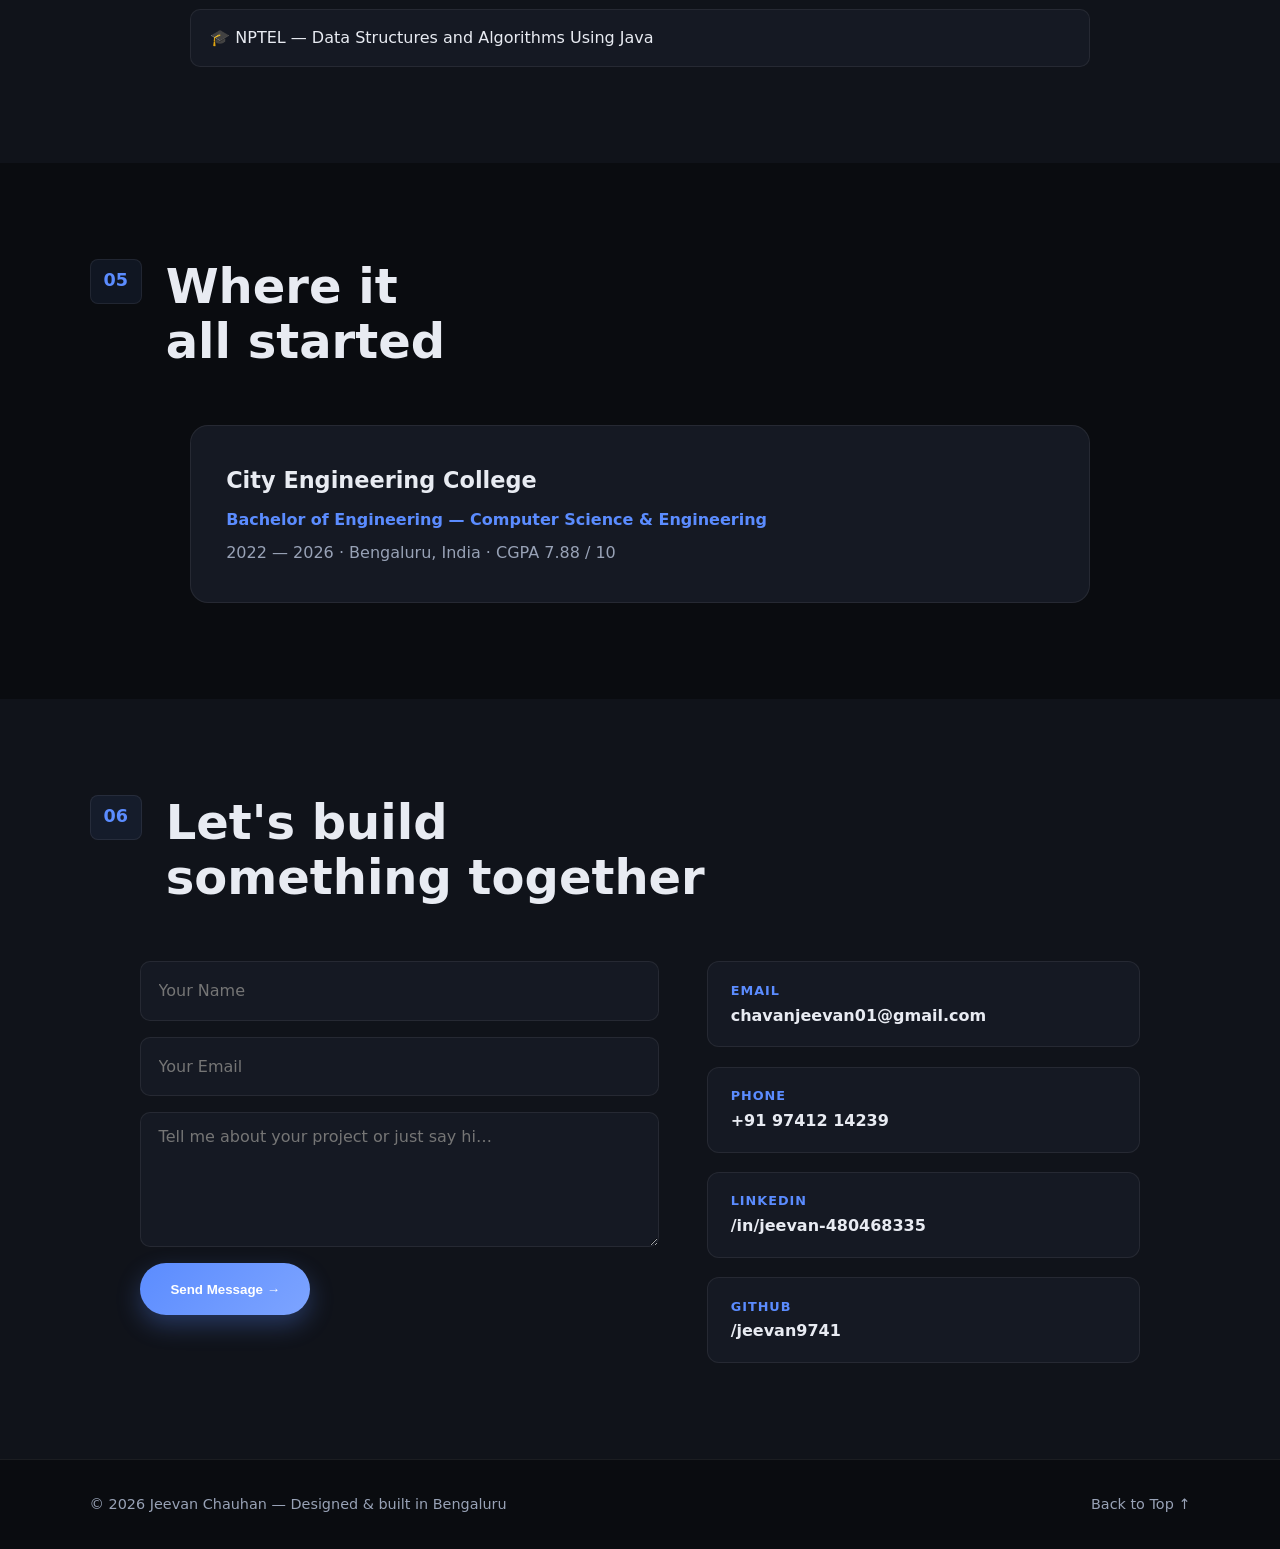
==== commit 1e5fa431: "Initial commit" ====
--- a/index.html
+++ b/index.html
@@ -160,6 +160,24 @@
         </div>
         <a class="proj-link" href="https://github.com/jeevan9741" target="_blank">View on GitHub →</a>
       </article>
+      <article class="proj-card big">
+        <div class="proj-top">
+          <span class="proj-cat">03 · Full Stack</span>
+          <h3>Logistics Tracking System</h3>
+        </div>
+        <p>
+          Shipment management platform with two faces: a staff console to create
+          shipments, advance them through a checkpoint timeline, and search the
+          pipeline, plus a public tracking page where anyone can follow a parcel
+          by tracking number. JWT auth with role-based access (admin vs staff),
+          scrypt-hashed passwords, a REST API, and a single-file SQLite database —
+          with 69 API tests covering auth, CRUD, and public tracking.
+        </p>
+        <div class="tags">
+          <span>React</span><span>TypeScript</span><span>Express</span><span>SQLite</span><span>JWT</span><span>REST APIs</span>
+        </div>
+        <a class="proj-link" href="https://github.com/jeevan9741/Logistics-Tracking-System" target="_blank">View on GitHub →</a>
+      </article>
     </div>
     <h3 class="mini-title">More on GitHub</h3>
     <div class="mini-grid">
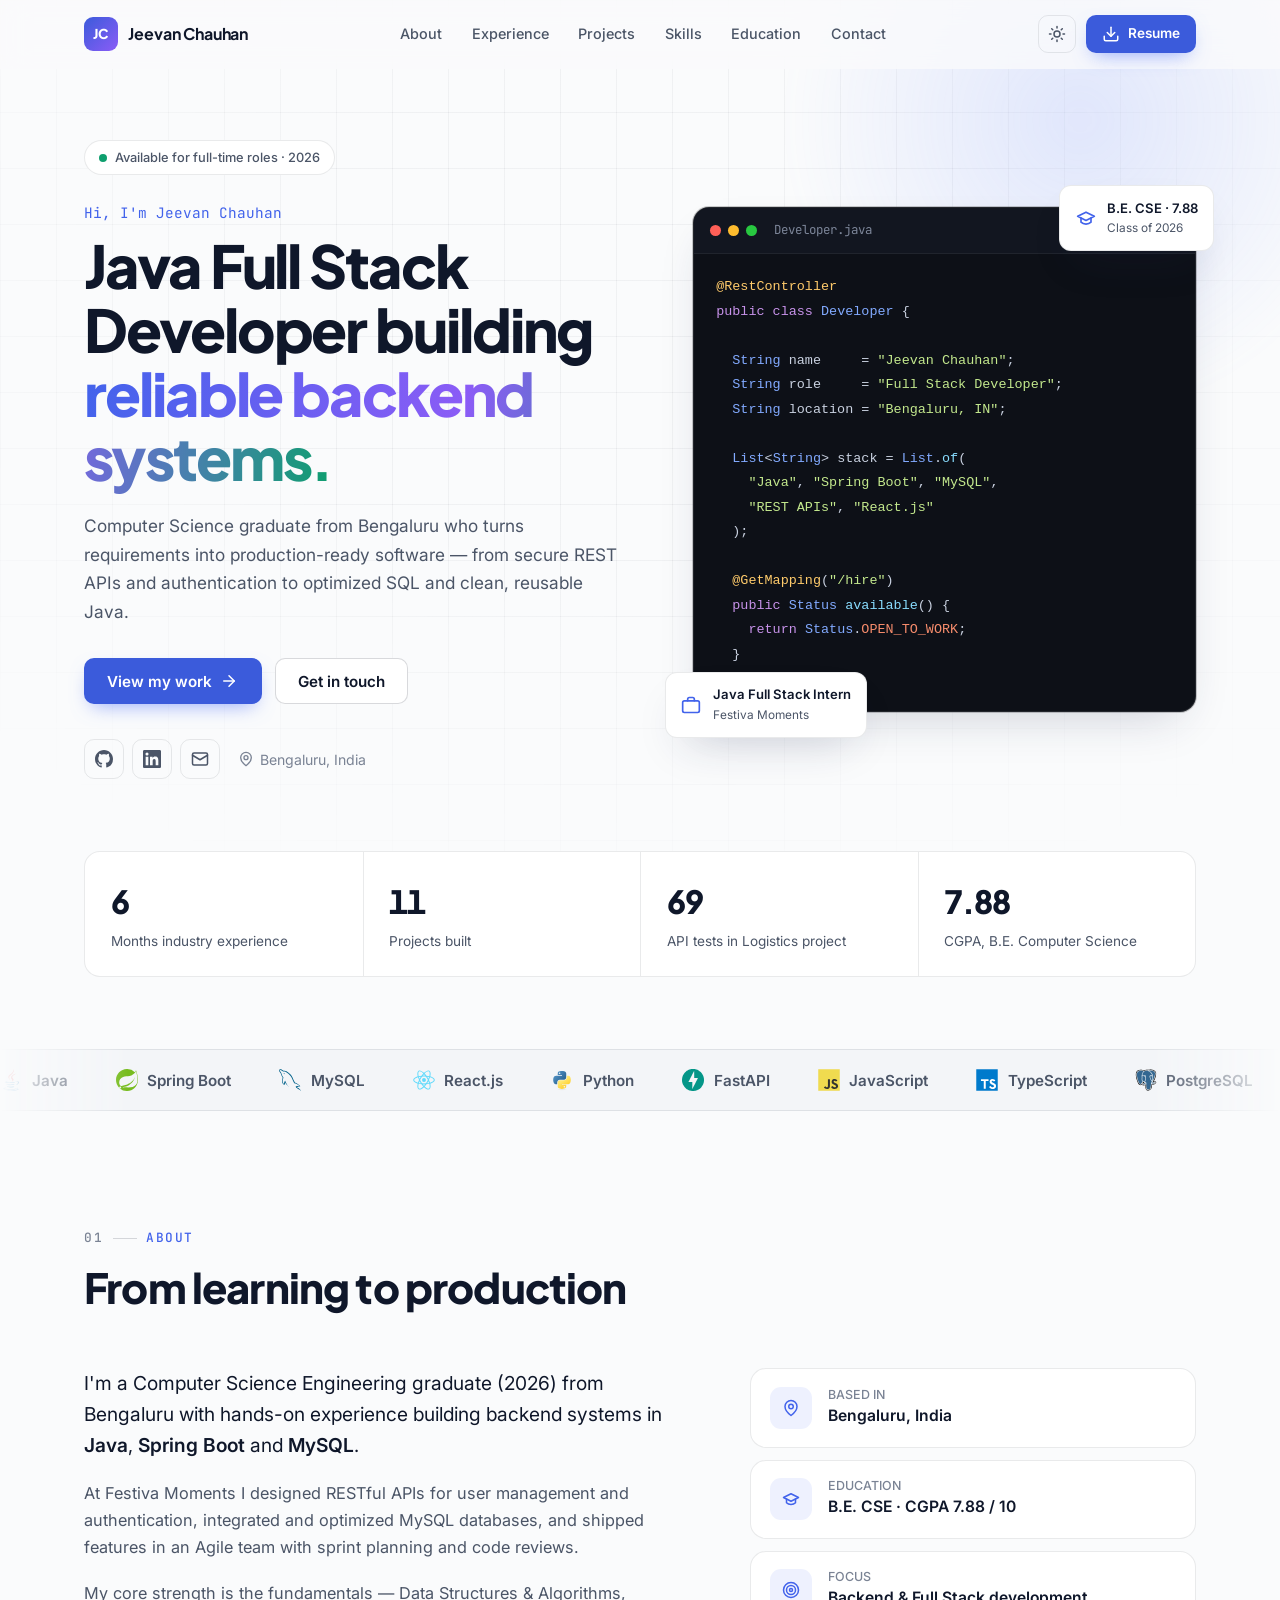
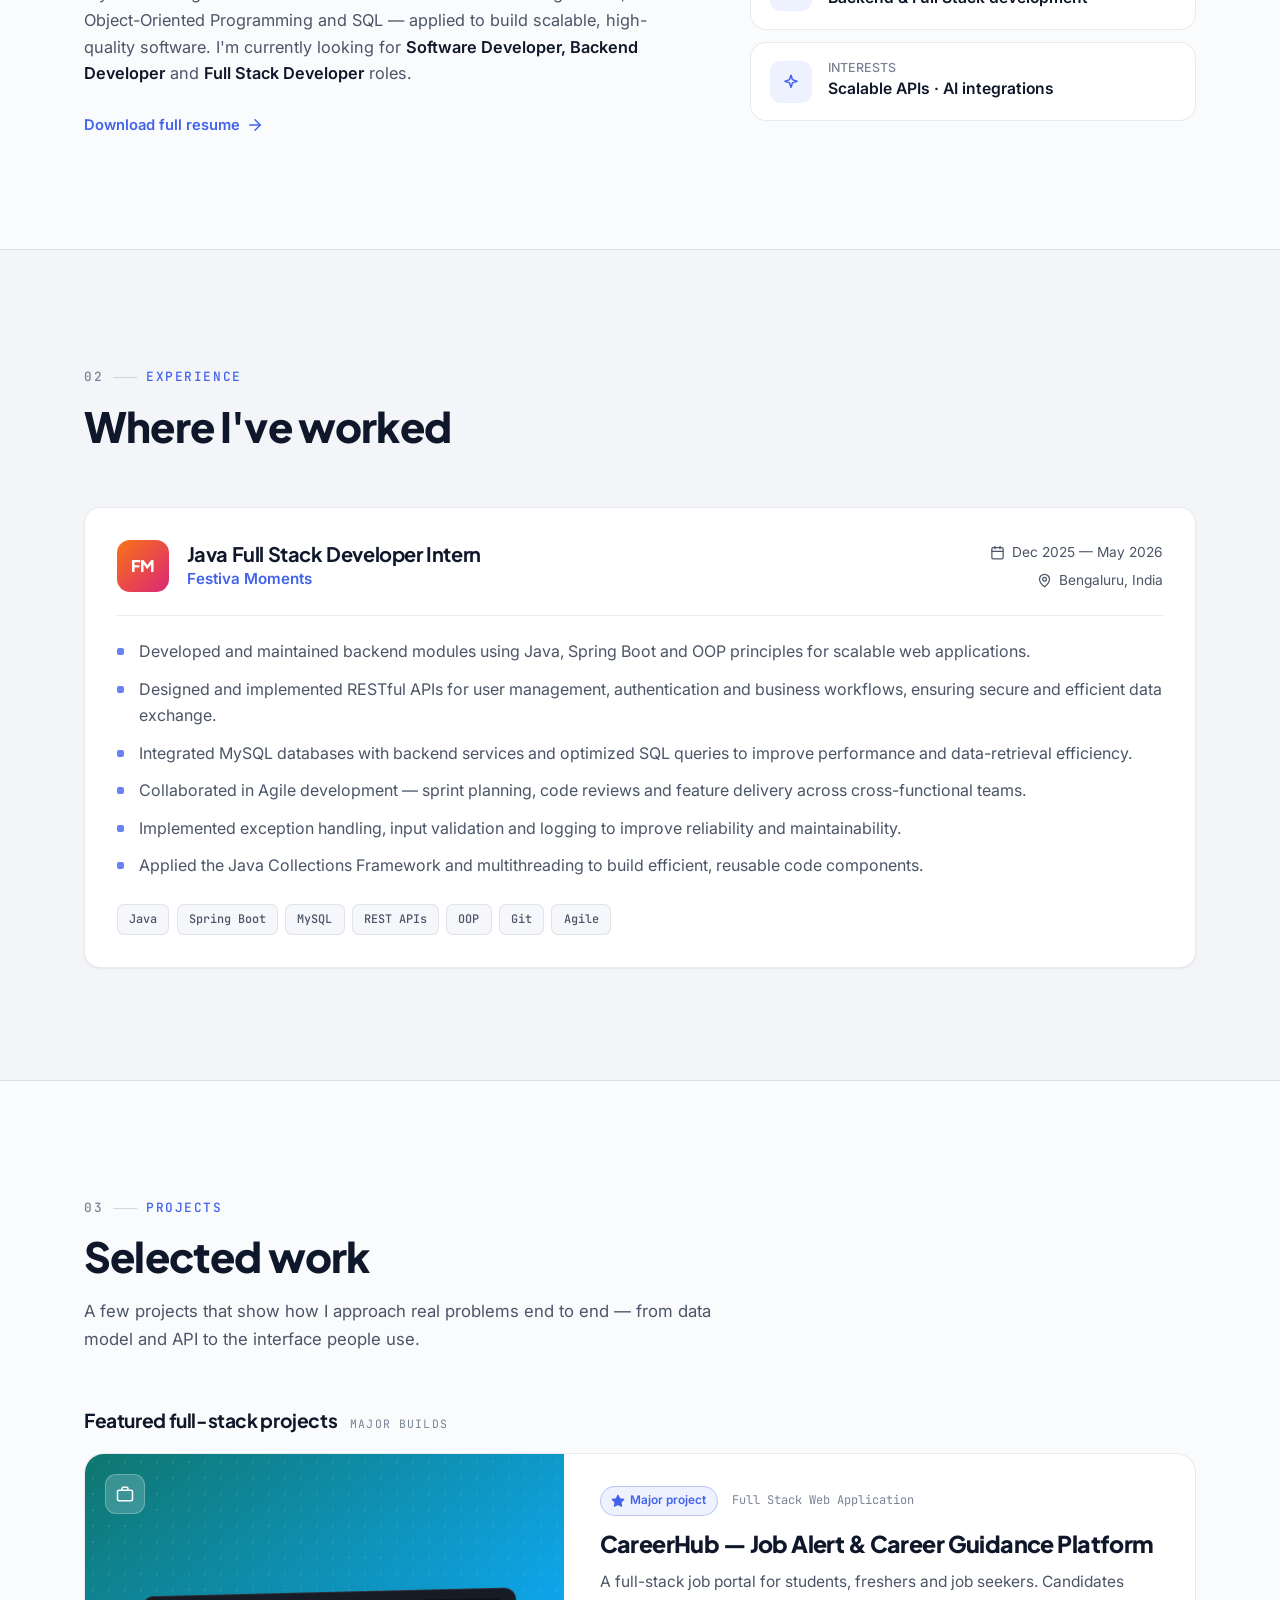
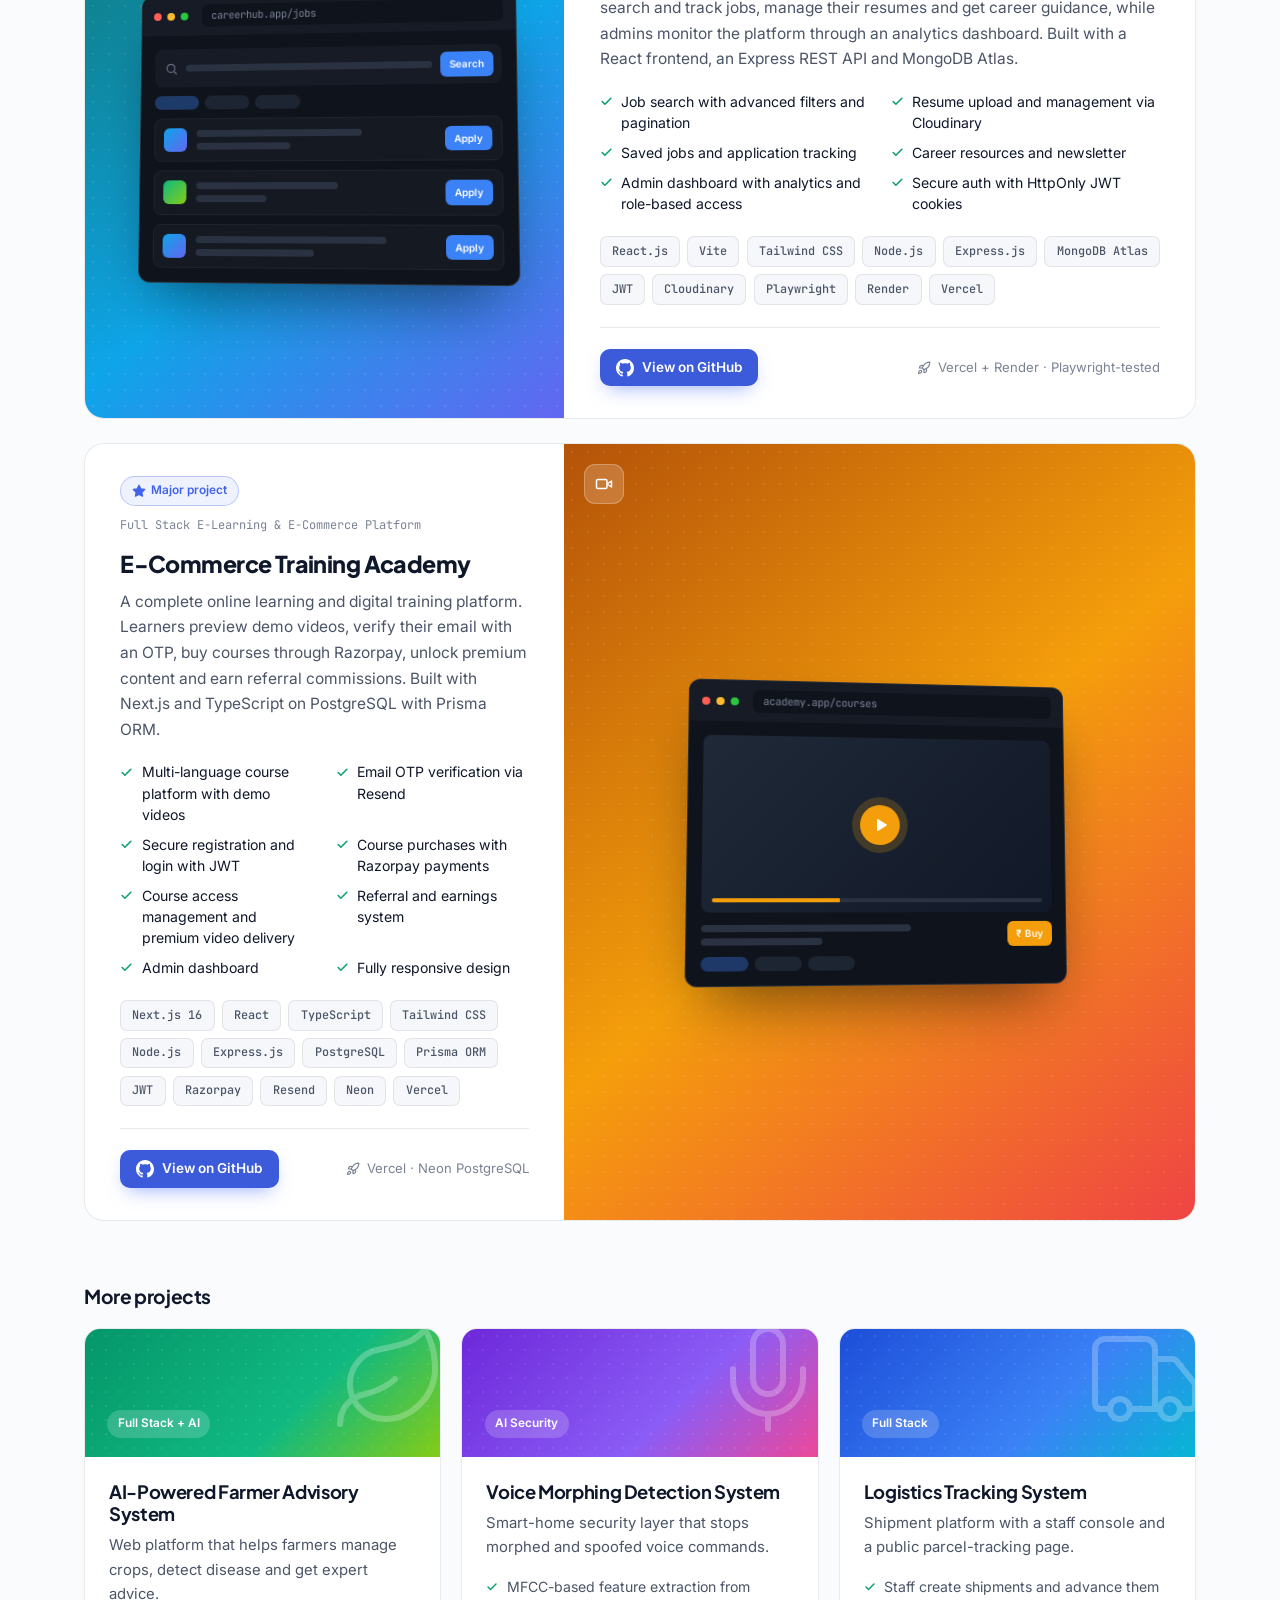
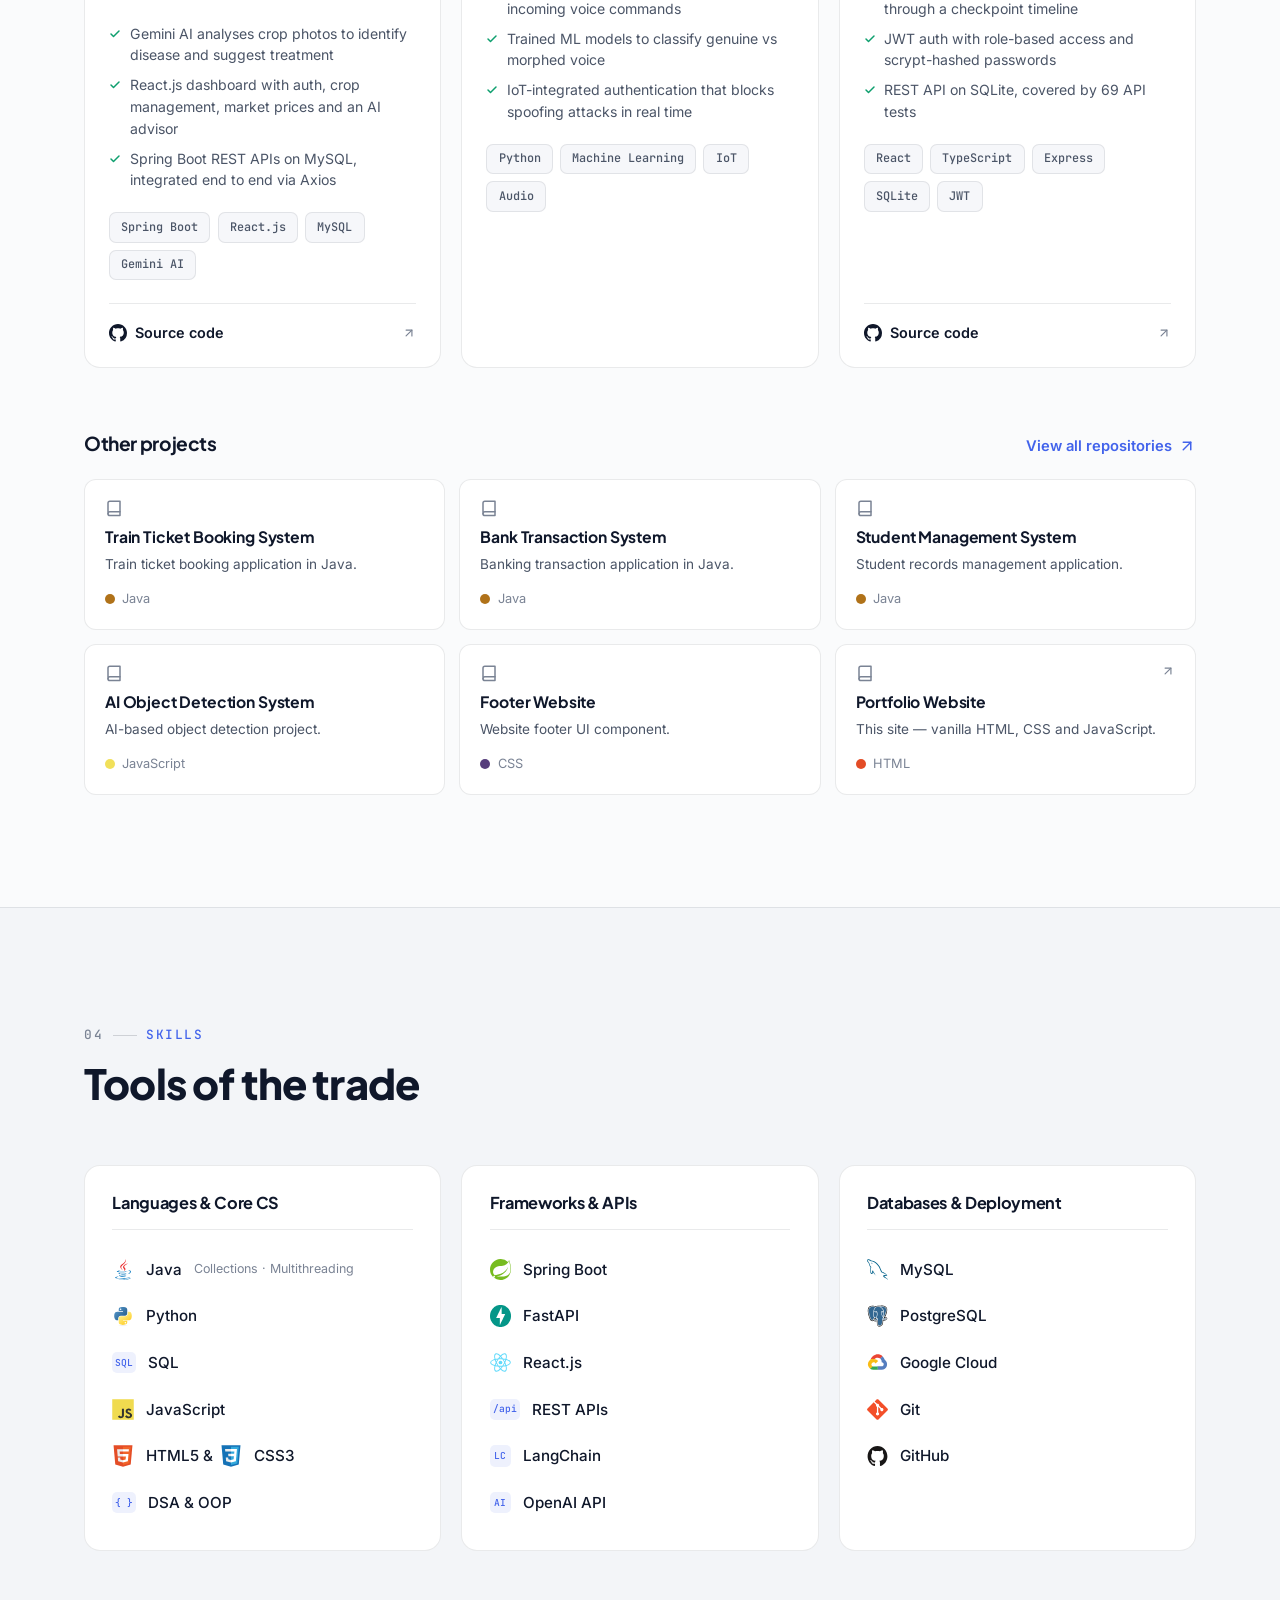
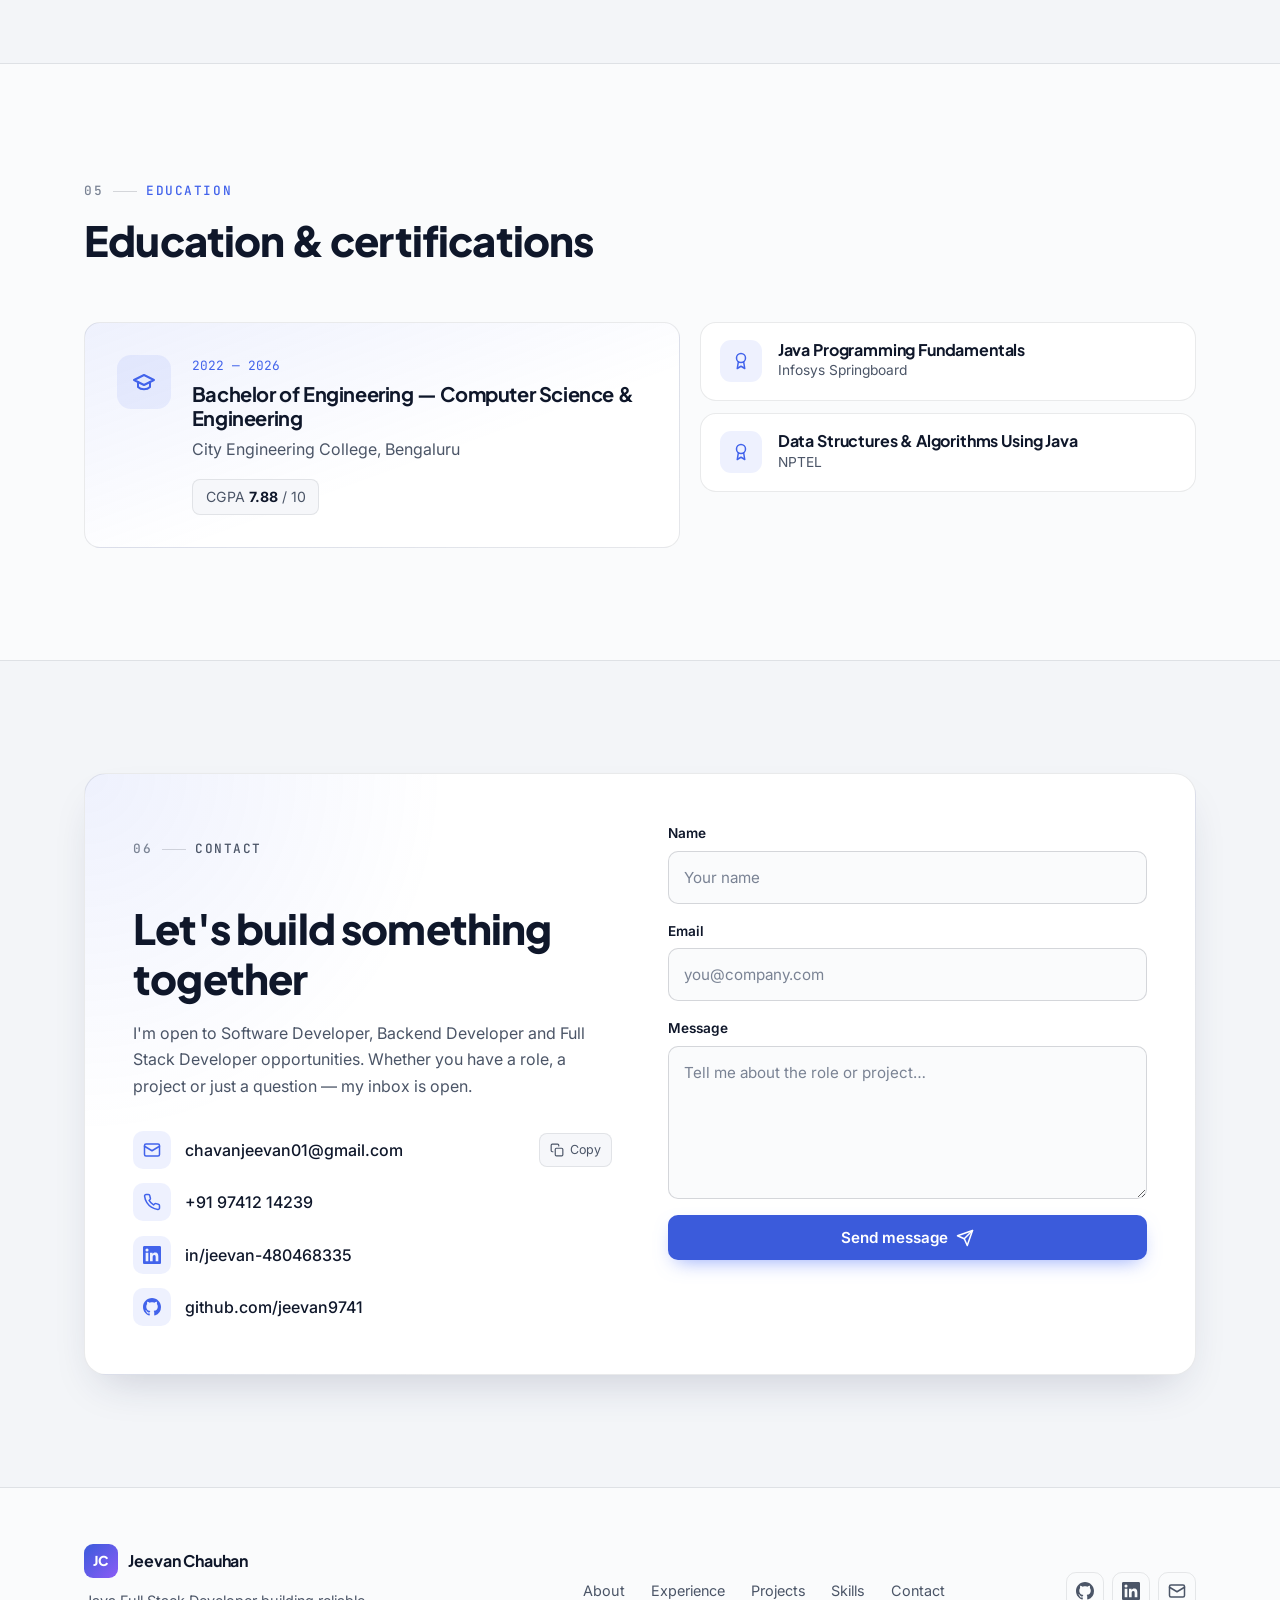
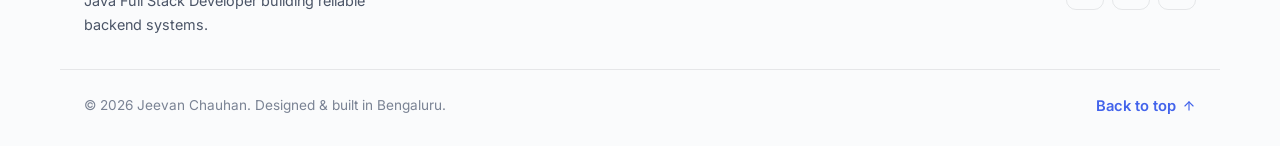
==== commit 4bc0056c: "Redesign portfolio, add featured projects, fix broken links - Professional redesign: new typography," ====
--- a/index.html
+++ b/index.html
@@ -3,283 +3,621 @@
 <head>
   <meta charset="UTF-8" />
   <meta name="viewport" content="width=device-width, initial-scale=1.0" />
-  <title>Jeevan — Java Full Stack Developer</title>
+  <title>Jeevan Chauhan — Java Full Stack Developer</title>
+  <meta name="description" content="Jeevan Chauhan — Java Full Stack Developer from Bengaluru. Spring Boot, REST APIs, MySQL, React.js and AI integrations." />
+  <meta name="author" content="Jeevan Chauhan" />
+  <meta name="theme-color" content="#0b0d12" />
+  <meta property="og:type" content="website" />
+  <meta property="og:title" content="Jeevan Chauhan — Java Full Stack Developer" />
+  <meta property="og:description" content="Spring Boot · REST APIs · MySQL · React.js · DSA. Open to Software, Backend and Full Stack roles." />
+  <meta property="og:url" content="https://jeevan9741.github.io/portfolio_webside_system/" />
+  <meta name="twitter:card" content="summary" />
+  <link rel="icon" href="data:image/svg+xml,%3Csvg xmlns='http://www.w3.org/2000/svg' viewBox='0 0 64 64'%3E%3Crect width='64' height='64' rx='14' fill='%235b7cfa'/%3E%3Ctext x='50%25' y='55%25' dominant-baseline='middle' text-anchor='middle' font-family='Segoe UI,Arial' font-weight='800' font-size='30' fill='white'%3EJC%3C/text%3E%3C/svg%3E" />
+  <script>
+    // Apply saved/system theme before paint to avoid a flash
+    (function () {
+      var t = null;
+      try { t = localStorage.getItem("theme"); } catch (e) {}
+      if (!t) t = matchMedia("(prefers-color-scheme: light)").matches ? "light" : "dark";
+      document.documentElement.setAttribute("data-theme", t);
+    })();
+  </script>
+  <link rel="preconnect" href="https://fonts.googleapis.com" />
+  <link rel="preconnect" href="https://fonts.gstatic.com" crossorigin />
+  <link href="https://fonts.googleapis.com/css2?family=Inter:wght@400;500;600;700&family=JetBrains+Mono:wght@400;500&family=Plus+Jakarta+Sans:wght@600;700;800&display=swap" rel="stylesheet" />
   <link rel="stylesheet" href="style.css" />
 </head>
 <body>
+  <!-- ICON SPRITE -->
+  <svg width="0" height="0" style="position:absolute" aria-hidden="true">
+    <defs>
+      <symbol id="i-github" viewBox="0 0 16 16"><path fill="currentColor" stroke="none" d="M8 0C3.58 0 0 3.58 0 8c0 3.54 2.29 6.53 5.47 7.59.4.07.55-.17.55-.38 0-.19-.01-.82-.01-1.49-2.01.37-2.53-.49-2.69-.94-.09-.23-.48-.94-.82-1.13-.28-.15-.68-.52-.01-.53.63-.01 1.08.58 1.23.82.72 1.21 1.87.87 2.33.66.07-.52.28-.87.51-1.07-1.78-.2-3.64-.89-3.64-3.95 0-.87.31-1.59.82-2.15-.08-.2-.36-1.02.08-2.12 0 0 .67-.21 2.2.82.64-.18 1.32-.27 2-.27.68 0 1.36.09 2 .27 1.53-1.04 2.2-.82 2.2-.82.44 1.1.16 1.92.08 2.12.51.56.82 1.27.82 2.15 0 3.07-1.87 3.75-3.65 3.95.29.25.54.73.54 1.48 0 1.07-.01 1.93-.01 2.2 0 .21.15.46.55.38A8.013 8.013 0 0016 8c0-4.42-3.58-8-8-8z"/></symbol>
+      <symbol id="i-linkedin" viewBox="0 0 24 24"><path fill="currentColor" stroke="none" d="M20.45 20.45h-3.56v-5.57c0-1.33-.02-3.04-1.85-3.04-1.85 0-2.14 1.45-2.14 2.94v5.67H9.35V9h3.41v1.56h.05c.48-.9 1.64-1.85 3.37-1.85 3.6 0 4.27 2.37 4.27 5.46v6.28zM5.34 7.43a2.06 2.06 0 1 1 0-4.13 2.06 2.06 0 0 1 0 4.13zM7.12 20.45H3.56V9h3.56v11.45zM22.22 0H1.77C.79 0 0 .77 0 1.73v20.54C0 23.23.79 24 1.77 24h20.45c.98 0 1.78-.77 1.78-1.73V1.73C24 .77 23.2 0 22.22 0z"/></symbol>
+      <symbol id="i-mail" viewBox="0 0 24 24"><rect x="2" y="4" width="20" height="16" rx="2"/><path d="m22 7-10 6L2 7"/></symbol>
+      <symbol id="i-phone" viewBox="0 0 24 24"><path d="M22 16.92v3a2 2 0 0 1-2.18 2 19.79 19.79 0 0 1-8.63-3.07 19.5 19.5 0 0 1-6-6 19.79 19.79 0 0 1-3.07-8.67A2 2 0 0 1 4.11 2h3a2 2 0 0 1 2 1.72c.13.96.36 1.9.7 2.81a2 2 0 0 1-.45 2.11L8.09 9.91a16 16 0 0 0 6 6l1.27-1.27a2 2 0 0 1 2.11-.45c.91.34 1.85.57 2.81.7A2 2 0 0 1 22 16.92z"/></symbol>
+      <symbol id="i-download" viewBox="0 0 24 24"><path d="M21 15v4a2 2 0 0 1-2 2H5a2 2 0 0 1-2-2v-4"/><path d="m7 10 5 5 5-5"/><path d="M12 15V3"/></symbol>
+      <symbol id="i-arrow-right" viewBox="0 0 24 24"><path d="M5 12h14"/><path d="m12 5 7 7-7 7"/></symbol>
+      <symbol id="i-arrow-up-right" viewBox="0 0 24 24"><path d="M7 17 17 7"/><path d="M7 7h10v10"/></symbol>
+      <symbol id="i-arrow-up" viewBox="0 0 24 24"><path d="m5 12 7-7 7 7"/><path d="M12 19V5"/></symbol>
+      <symbol id="i-pin" viewBox="0 0 24 24"><path d="M20 10c0 6-8 12-8 12s-8-6-8-12a8 8 0 0 1 16 0z"/><circle cx="12" cy="10" r="3"/></symbol>
+      <symbol id="i-cap" viewBox="0 0 24 24"><path d="M22 10 12 5 2 10l10 5 10-5z"/><path d="M6 12v5c3 3 9 3 12 0v-5"/></symbol>
+      <symbol id="i-award" viewBox="0 0 24 24"><circle cx="12" cy="8" r="6"/><path d="M15.48 12.89 17 22l-5-3-5 3 1.52-9.11"/></symbol>
+      <symbol id="i-target" viewBox="0 0 24 24"><circle cx="12" cy="12" r="10"/><circle cx="12" cy="12" r="6"/><circle cx="12" cy="12" r="2"/></symbol>
+      <symbol id="i-spark" viewBox="0 0 24 24"><path d="M12 3l1.9 5.8L20 11l-6.1 2.2L12 19l-1.9-5.8L4 11l6.1-2.2z"/></symbol>
+      <symbol id="i-briefcase" viewBox="0 0 24 24"><rect x="2" y="7" width="20" height="14" rx="2"/><path d="M16 7V5a2 2 0 0 0-2-2h-4a2 2 0 0 0-2 2v2"/></symbol>
+      <symbol id="i-repo" viewBox="0 0 24 24"><path d="M4 19.5A2.5 2.5 0 0 1 6.5 17H20V3H6.5A2.5 2.5 0 0 0 4 5.5z"/><path d="M4 19.5A2.5 2.5 0 0 0 6.5 22H20v-5"/></symbol>
+      <symbol id="i-leaf" viewBox="0 0 24 24"><path d="M11 20A7 7 0 0 1 9.8 6.1C15.5 5 17 4.48 19 2c1 2 2 4.18 2 8 0 5.5-4.78 10-10 10z"/><path d="M2 21c0-3 1.85-5.36 5.08-6C9.5 14.52 12 13 13 12"/></symbol>
+      <symbol id="i-mic" viewBox="0 0 24 24"><path d="M12 2a3 3 0 0 0-3 3v7a3 3 0 0 0 6 0V5a3 3 0 0 0-3-3z"/><path d="M19 10v2a7 7 0 0 1-14 0v-2"/><path d="M12 19v3"/></symbol>
+      <symbol id="i-truck" viewBox="0 0 24 24"><path d="M14 18V6a2 2 0 0 0-2-2H4a2 2 0 0 0-2 2v11a1 1 0 0 0 1 1h2"/><path d="M15 18H9"/><path d="M19 18h2a1 1 0 0 0 1-1v-3.65a1 1 0 0 0-.22-.62l-3.48-4.35A1 1 0 0 0 17.52 8H14"/><circle cx="17" cy="18" r="2"/><circle cx="7" cy="18" r="2"/></symbol>
+      <symbol id="i-sun" viewBox="0 0 24 24"><circle cx="12" cy="12" r="4"/><path d="M12 2v2M12 20v2M4.93 4.93l1.41 1.41M17.66 17.66l1.41 1.41M2 12h2M20 12h2M6.34 17.66l-1.41 1.41M19.07 4.93l-1.41 1.41"/></symbol>
+      <symbol id="i-moon" viewBox="0 0 24 24"><path d="M12 3a6 6 0 0 0 9 9 9 9 0 1 1-9-9z"/></symbol>
+      <symbol id="i-menu" viewBox="0 0 24 24"><path d="M4 7h16M4 12h16M4 17h16"/></symbol>
+      <symbol id="i-close" viewBox="0 0 24 24"><path d="M18 6 6 18M6 6l12 12"/></symbol>
+      <symbol id="i-copy" viewBox="0 0 24 24"><rect x="9" y="9" width="13" height="13" rx="2"/><path d="M5 15H4a2 2 0 0 1-2-2V4a2 2 0 0 1 2-2h9a2 2 0 0 1 2 2v1"/></symbol>
+      <symbol id="i-check" viewBox="0 0 24 24"><path d="M20 6 9 17l-5-5"/></symbol>
+      <symbol id="i-send" viewBox="0 0 24 24"><path d="m22 2-7 20-4-9-9-4z"/><path d="M22 2 11 13"/></symbol>
+      <symbol id="i-star" viewBox="0 0 24 24"><path d="m12 2 3.09 6.26L22 9.27l-5 4.87 1.18 6.88L12 17.77l-6.18 3.25L7 14.14 2 9.27l6.91-1.01z"/></symbol>
+      <symbol id="i-play" viewBox="0 0 24 24"><path fill="currentColor" d="M7 4v16l13-8z"/></symbol>
+      <symbol id="i-video" viewBox="0 0 24 24"><path d="m22 8-6 4 6 4z"/><rect x="2" y="6" width="14" height="12" rx="2"/></symbol>
+      <symbol id="i-search" viewBox="0 0 24 24"><circle cx="11" cy="11" r="7"/><path d="m21 21-4.3-4.3"/></symbol>
+      <symbol id="i-rocket" viewBox="0 0 24 24"><path d="M4.5 16.5c-1.5 1.26-2 5-2 5s3.74-.5 5-2c.71-.84.7-2.13-.09-2.91a2.18 2.18 0 0 0-2.91-.09z"/><path d="M12 15 9 12a22 22 0 0 1 2-3.95A12.88 12.88 0 0 1 22 2c0 2.72-.78 7.5-6 11a22.35 22.35 0 0 1-4 2z"/><path d="M9 12H4s.55-3.03 2-4c1.62-1.08 5 0 5 0M12 15v5s3.03-.55 4-2c1.08-1.62 0-5 0-5"/></symbol>
+      <symbol id="i-calendar" viewBox="0 0 24 24"><rect x="3" y="4" width="18" height="18" rx="2"/><path d="M16 2v4M8 2v4M3 10h18"/></symbol>
+    </defs>
+  </svg>
+
+  <a href="#main" class="skip-link">Skip to content</a>
+  <div class="progress" id="progress" aria-hidden="true"></div>
 
   <!-- NAVBAR -->
-  <nav class="navbar">
-    <a href="#home" class="logo">Jeevan<span>.</span></a>
-    <ul class="nav-links" id="navLinks">
-      <li><a href="#about">About</a></li>
-      <li><a href="#experience">Experience</a></li>
-      <li><a href="#projects">Projects</a></li>
-      <li><a href="#skills">Skills</a></li>
-      <li><a href="#education">Education</a></li>
-      <li><a href="#contact">Say Hello</a></li>
-    </ul>
-    <button class="hamburger" id="hamburger" aria-label="Menu">☰</button>
+  <nav class="navbar" aria-label="Primary">
+    <div class="container nav-inner">
+      <a href="#home" class="brand" aria-label="Jeevan Chauhan — home">
+        <span class="brand-mark">JC</span>
+        <span class="brand-name">Jeevan Chauhan</span>
+      </a>
+      <ul class="nav-links" id="navLinks">
+        <li><a href="#about">About</a></li>
+        <li><a href="#experience">Experience</a></li>
+        <li><a href="#projects">Projects</a></li>
+        <li><a href="#skills">Skills</a></li>
+        <li><a href="#education">Education</a></li>
+        <li><a href="#contact">Contact</a></li>
+        <li class="nav-cta-mobile"><a href="resume.pdf" download>Download Resume</a></li>
+      </ul>
+      <div class="nav-actions">
+        <button class="icon-btn" id="themeToggle" aria-label="Dark theme" aria-pressed="true" title="Toggle theme">
+          <svg class="i i-sun"><use href="#i-sun" /></svg>
+          <svg class="i i-moon"><use href="#i-moon" /></svg>
+        </button>
+        <a href="resume.pdf" download class="btn btn-sm btn-primary nav-cta">
+          <svg class="i"><use href="#i-download" /></svg> Resume
+        </a>
+        <button class="icon-btn hamburger" id="hamburger" aria-label="Open menu" aria-expanded="false" aria-controls="navLinks">
+          <svg class="i"><use href="#i-menu" /></svg>
+        </button>
+      </div>
+    </div>
   </nav>
 
   <!-- HERO -->
   <header id="home" class="hero">
-    <div class="hero-inner">
-      <span class="badge"><span class="dot"></span> Open to opportunities</span>
-      <h1 class="hero-name">Jeevan<br /><span class="thin">Chauhan</span></h1>
-      <p class="hero-role">Java Full Stack Developer · Spring Boot · REST APIs · MySQL · DSA</p>
-      <p class="hero-desc">
-        Computer Science graduate from Bengaluru who turns requirements into
-        reliable, production-ready backend systems — from REST APIs and
-        authentication to optimized SQL and clean, reusable Java.
-      </p>
-      <div class="hero-btns">
-        <a href="#projects" class="btn btn-primary">View Projects →</a>
-        <a href="resume.pdf" download class="btn btn-outline">Download Resume</a>
-      </div>
-      <div class="socials">
-        <a href="https://github.com/jeevan9741" target="_blank">GitHub ↗</a>
-        <a href="https://www.linkedin.com/in/jeevan-480468335" target="_blank">LinkedIn ↗</a>
-        <a href="mailto:chavanjeevan01@gmail.com">Email ↗</a>
-        <a href="tel:+919741214239">+91 97412 14239</a>
+    <div class="container hero-grid">
+      <div class="hero-copy">
+        <span class="badge"><span class="dot"></span> Available for full-time roles · 2026</span>
+        <p class="hero-hello">Hi, I'm Jeevan Chauhan</p>
+        <h1 class="hero-title">Java Full Stack Developer building <span class="grad">reliable backend systems.</span></h1>
+        <p class="hero-lead">
+          Computer Science graduate from Bengaluru who turns requirements into
+          production-ready software — from secure REST APIs and authentication to
+          optimized SQL and clean, reusable Java.
+        </p>
+        <div class="hero-btns">
+          <a href="#projects" class="btn btn-primary">View my work <svg class="i"><use href="#i-arrow-right" /></svg></a>
+          <a href="#contact" class="btn btn-ghost">Get in touch</a>
+        </div>
+        <div class="hero-socials">
+          <a href="https://github.com/jeevan9741" target="_blank" rel="noopener noreferrer" aria-label="GitHub"><svg class="i"><use href="#i-github" /></svg></a>
+          <a href="https://www.linkedin.com/in/jeevan-480468335" target="_blank" rel="noopener noreferrer" aria-label="LinkedIn"><svg class="i"><use href="#i-linkedin" /></svg></a>
+          <a href="mailto:chavanjeevan01@gmail.com" aria-label="Email"><svg class="i"><use href="#i-mail" /></svg></a>
+          <span class="hero-loc"><svg class="i"><use href="#i-pin" /></svg> Bengaluru, India</span>
+        </div>
+      </div>
+
+      <div class="hero-visual" aria-hidden="true">
+        <div class="code-window">
+          <div class="code-bar">
+            <span class="tl r"></span><span class="tl y"></span><span class="tl g"></span>
+            <span class="code-file">Developer.java</span>
+          </div>
+<pre class="code"><code><span class="a">@RestController</span>
+<span class="k">public class</span> <span class="t">Developer</span> {
+
+  <span class="t">String</span> name     = <span class="s">"Jeevan Chauhan"</span>;
+  <span class="t">String</span> role     = <span class="s">"Full Stack Developer"</span>;
+  <span class="t">String</span> location = <span class="s">"Bengaluru, IN"</span>;
+
+  <span class="t">List</span>&lt;<span class="t">String</span>&gt; stack = <span class="t">List</span>.<span class="f">of</span>(
+    <span class="s">"Java"</span>, <span class="s">"Spring Boot"</span>, <span class="s">"MySQL"</span>,
+    <span class="s">"REST APIs"</span>, <span class="s">"React.js"</span>
+  );
+
+  <span class="a">@GetMapping</span>(<span class="s">"/hire"</span>)
+  <span class="k">public</span> <span class="t">Status</span> <span class="f">available</span>() {
+    <span class="k">return</span> <span class="t">Status</span>.<span class="n">OPEN_TO_WORK</span>;
+  }
+}</code></pre>
+        </div>
+        <div class="float-card fc-1">
+          <svg class="i"><use href="#i-briefcase" /></svg>
+          <div><strong>Java Full Stack Intern</strong><span>Festiva Moments</span></div>
+        </div>
+        <div class="float-card fc-2">
+          <svg class="i"><use href="#i-cap" /></svg>
+          <div><strong>B.E. CSE · 7.88</strong><span>Class of 2026</span></div>
+        </div>
       </div>
     </div>
-    <a href="#about" class="scroll-hint">Scroll ↓</a>
-  </header>
-
-  <!-- TECH MARQUEE -->
-  <div class="marquee" aria-hidden="true">
-    <div class="marquee-track" id="marqueeTrack">
-      <span>Java</span><span>Spring Boot</span><span>MySQL</span><span>REST APIs</span>
-      <span>Python</span><span>FastAPI</span><span>LangChain</span><span>OpenAI API</span>
-      <span>React.js</span><span>Git &amp; GitHub</span><span>DSA</span><span>OOP</span>
-    </div>
-  </div>
-
-  <!-- 01 ABOUT -->
-  <section id="about" class="section">
-    <div class="section-head">
-      <span class="section-num">01</span>
-      <h2>From learning<br />to production</h2>
-    </div>
-    <div class="about-grid">
-      <div class="about-text">
-        <p>
-          I'm <strong>Jeevan</strong> — a Computer Science Engineering graduate (2026)
-          from Bengaluru with hands-on experience in Java, Spring Boot, and MySQL
-          backend development.
-        </p>
-        <p>
-          At Festiva Moments I designed RESTful APIs for user management and
-          authentication, integrated and optimized MySQL databases, and shipped
-          features in an Agile team with sprint planning and code reviews.
-        </p>
-        <p>
-          My core strength is the fundamentals — Data Structures &amp; Algorithms,
-          Object-Oriented Programming, and SQL — applied to build scalable,
-          high-quality software. I'm now looking for Software Developer, Backend
-          Developer, and Full Stack Developer opportunities.
-        </p>
-      </div>
-      <div class="fact-grid">
-        <div class="fact"><span class="fact-label">/01</span><h4>Based In</h4><p>Bengaluru, India</p></div>
-        <div class="fact"><span class="fact-label">/02</span><h4>Education</h4><p>B.E. CSE · CGPA 7.88/10</p></div>
-        <div class="fact"><span class="fact-label">/03</span><h4>Focus</h4><p>Full Stack + DSA</p></div>
-        <div class="fact"><span class="fact-label">/04</span><h4>Interest</h4><p>Backend · AI Integrations</p></div>
-      </div>
-    </div>
-  </section>
-
-  <!-- 02 EXPERIENCE -->
-  <section id="experience" class="section section-alt">
-    <div class="section-head">
-      <span class="section-num">02</span>
-      <h2>The journey<br />so far</h2>
-    </div>
-    <div class="timeline">
-      <article class="exp-card">
-        <div class="exp-top">
-          <h3>Festiva Moments</h3>
-          <span class="exp-date">Dec 2025 — May 2026</span>
-        </div>
-        <p class="exp-role">Java Full Stack Developer Intern · Bengaluru, India</p>
-        <ul class="exp-list">
-          <li>Developed and maintained backend modules using Java, Spring Boot, and OOP principles for scalable web applications.</li>
-          <li>Designed and implemented RESTful APIs for user management, authentication, and business workflows, ensuring secure and efficient data exchange.</li>
-          <li>Integrated MySQL databases with backend services and optimized SQL queries to improve performance and data retrieval efficiency.</li>
-          <li>Collaborated in Agile development — sprint planning, code reviews, and feature delivery across cross-functional teams.</li>
-          <li>Implemented exception handling, input validation, and logging mechanisms to enhance reliability and maintainability.</li>
-          <li>Applied Java Collections Framework and Multithreading to develop efficient, reusable code components.</li>
-        </ul>
-        <div class="tags">
-          <span>Java</span><span>Spring Boot</span><span>MySQL</span><span>REST APIs</span>
-          <span>OOP</span><span>Git</span><span>Agile</span>
-        </div>
-      </article>
-    </div>
-  </section>
-
-  <!-- 03 PROJECTS -->
-  <section id="projects" class="section">
-    <div class="section-head">
-      <span class="section-num">03</span>
-      <h2>Recent<br />projects</h2>
-    </div>
-    <div class="proj-grid">
-      <article class="proj-card big">
-        <div class="proj-top">
-          <span class="proj-cat">01 · Full Stack + AI</span>
-          <h3>AI-Powered Farmer Advisory System</h3>
-        </div>
-        <p>
-          Full-stack web app assisting farmers with crop management, disease
-          detection, and advisory services. Gemini AI analyzes crop images for
-          disease identification and treatment suggestions, while a responsive
-          React.js dashboard handles auth, crop management, market prices, and
-          an AI advisor module — end-to-end integrated via Axios.
-        </p>
-        <div class="tags">
-          <span>Spring Boot</span><span>React.js</span><span>MySQL</span><span>Gemini AI</span><span>REST APIs</span>
-        </div>
-        <a class="proj-link" href="https://github.com/jeevan9741" target="_blank">View on GitHub →</a>
-      </article>
-      <article class="proj-card big">
-        <div class="proj-top">
-          <span class="proj-cat">02 · AI Security</span>
-          <h3>Voice Morphing Detection System</h3>
-        </div>
-        <p>
-          AI-powered smart home security that detects morphed and spoofed voice
-          commands before granting device access. Built MFCC-based feature
-          extraction and trained ML models to classify genuine vs morphed
-          voice, with an IoT-integrated authentication workflow to block voice
-          spoofing attacks in real time.
-        </p>
-        <div class="tags">
-          <span>Python</span><span>Machine Learning</span><span>IoT</span><span>Audio Processing</span>
-        </div>
-        <a class="proj-link" href="https://github.com/jeevan9741" target="_blank">View on GitHub →</a>
-      </article>
-      <article class="proj-card big">
-        <div class="proj-top">
-          <span class="proj-cat">03 · Full Stack</span>
-          <h3>Logistics Tracking System</h3>
-        </div>
-        <p>
-          Shipment management platform with two faces: a staff console to create
-          shipments, advance them through a checkpoint timeline, and search the
-          pipeline, plus a public tracking page where anyone can follow a parcel
-          by tracking number. JWT auth with role-based access (admin vs staff),
-          scrypt-hashed passwords, a REST API, and a single-file SQLite database —
-          with 69 API tests covering auth, CRUD, and public tracking.
-        </p>
-        <div class="tags">
-          <span>React</span><span>TypeScript</span><span>Express</span><span>SQLite</span><span>JWT</span><span>REST APIs</span>
-        </div>
-        <a class="proj-link" href="https://github.com/jeevan9741/Logistics-Tracking-System" target="_blank">View on GitHub →</a>
-      </article>
-    </div>
-    <h3 class="mini-title">More on GitHub</h3>
-    <div class="mini-grid">
-      <a class="mini-card" href="https://github.com/jeevan9741/train-ticket-booking-system" target="_blank">
-        <h4>🚆 Train Ticket Booking System</h4><p>Java</p>
-      </a>
-      <a class="mini-card" href="https://github.com/jeevan9741/bank-transaction-system" target="_blank">
-        <h4>🏦 Bank Transaction System</h4><p>Java</p>
-      </a>
-      <a class="mini-card" href="https://github.com/jeevan9741/student-management-system" target="_blank">
-        <h4>🎓 Student Management System</h4><p>Java</p>
-      </a>
-      <a class="mini-card" href="https://github.com/jeevan9741/Ai_object_detection-_system" target="_blank">
-        <h4>👁️ AI Object Detection System</h4><p>JavaScript</p>
-      </a>
-      <a class="mini-card" href="https://github.com/jeevan9741/footer_website" target="_blank">
-        <h4>🧩 Footer Website</h4><p>CSS</p>
-      </a>
-      <a class="mini-card" href="https://github.com/jeevan9741" target="_blank">
-        <h4>🌐 Portfolio Website</h4><p>HTML — this site!</p>
-      </a>
-    </div>
-  </section>
-
-  <!-- 04 SKILLS -->
-  <section id="skills" class="section section-alt">
-    <div class="section-head">
-      <span class="section-num">04</span>
-      <h2>Tools of<br />the trade</h2>
-    </div>
-    <div class="skill-groups">
-      <div class="skill-group">
-        <h3>Languages &amp; Core CS</h3>
-        <div class="tags">
-          <span>Java (Collections · Multithreading)</span><span>Python</span><span>SQL</span>
-          <span>JavaScript</span><span>HTML5</span><span>CSS3</span><span>DSA</span><span>OOP</span>
-        </div>
-      </div>
-      <div class="skill-group">
-        <h3>Frameworks &amp; APIs</h3>
-        <div class="tags">
-          <span>Spring Boot</span><span>FastAPI</span><span>REST APIs</span><span>React.js</span>
-          <span>LangChain</span><span>OpenAI API</span>
-        </div>
-      </div>
-      <div class="skill-group">
-        <h3>Databases &amp; Deployment</h3>
-        <div class="tags">
-          <span>MySQL</span><span>PostgreSQL</span><span>Google Cloud</span><span>Git</span>
-          <span>GitHub</span>
-        </div>
-      </div>
-    </div>
-    <div class="certs">
-      <h3>Certifications</h3>
-      <ul>
-        <li>🎓 Infosys Springboard — Java Programming Fundamentals</li>
-        <li>🎓 NPTEL — Data Structures and Algorithms Using Java</li>
+
+    <div class="container">
+      <ul class="stats" aria-label="Highlights">
+        <li><strong data-count="6">6</strong><span>Months industry experience</span></li>
+        <li><strong data-count="11">11</strong><span>Projects built</span></li>
+        <li><strong data-count="69">69</strong><span>API tests in Logistics project</span></li>
+        <li><strong data-count="7.88" data-decimals="2">7.88</strong><span>CGPA, B.E. Computer Science</span></li>
       </ul>
     </div>
-  </section>
-
-  <!-- 05 EDUCATION -->
-  <section id="education" class="section">
-    <div class="section-head">
-      <span class="section-num">05</span>
-      <h2>Where it<br />all started</h2>
+  </header>
+
+  <main id="main" tabindex="-1">
+    <!-- TECH STRIP -->
+    <div class="tech-strip" aria-hidden="true">
+      <div class="marquee-track" id="marqueeTrack">
+        <span><img class="ti" src="assets/icons/java.svg" alt="" width="22" height="22" />Java</span>
+        <span><img class="ti" src="assets/icons/spring.svg" alt="" width="22" height="22" />Spring Boot</span>
+        <span><img class="ti" src="assets/icons/mysql.svg" alt="" width="22" height="22" />MySQL</span>
+        <span><img class="ti" src="assets/icons/react.svg" alt="" width="22" height="22" />React.js</span>
+        <span><img class="ti" src="assets/icons/python.svg" alt="" width="22" height="22" />Python</span>
+        <span><img class="ti" src="assets/icons/fastapi.svg" alt="" width="22" height="22" />FastAPI</span>
+        <span><img class="ti" src="assets/icons/javascript.svg" alt="" width="22" height="22" />JavaScript</span>
+        <span><img class="ti" src="assets/icons/typescript.svg" alt="" width="22" height="22" />TypeScript</span>
+        <span><img class="ti" src="assets/icons/postgresql.svg" alt="" width="22" height="22" />PostgreSQL</span>
+        <span><img class="ti" src="assets/icons/googlecloud.svg" alt="" width="22" height="22" />Google Cloud</span>
+        <span><img class="ti" src="assets/icons/git.svg" alt="" width="22" height="22" />Git</span>
+        <span><img class="ti" src="assets/icons/github.svg" alt="" width="22" height="22" />GitHub</span>
+      </div>
     </div>
-    <div class="edu-card">
-      <h3>City Engineering College</h3>
-      <p class="edu-deg">Bachelor of Engineering — Computer Science &amp; Engineering</p>
-      <p class="edu-meta">2022 — 2026 · Bengaluru, India · CGPA 7.88 / 10</p>
+
+    <!-- 01 ABOUT -->
+    <section id="about" class="section">
+      <div class="container">
+        <div class="section-head">
+          <p class="eyebrow"><span>01</span> About</p>
+          <h2>From learning to production</h2>
+        </div>
+        <div class="about-grid">
+          <div class="about-text">
+            <p class="about-lead">
+              I'm a Computer Science Engineering graduate (2026) from Bengaluru with
+              hands-on experience building backend systems in <strong>Java</strong>,
+              <strong>Spring Boot</strong> and <strong>MySQL</strong>.
+            </p>
+            <p>
+              At Festiva Moments I designed RESTful APIs for user management and
+              authentication, integrated and optimized MySQL databases, and shipped
+              features in an Agile team with sprint planning and code reviews.
+            </p>
+            <p>
+              My core strength is the fundamentals — Data Structures &amp; Algorithms,
+              Object-Oriented Programming and SQL — applied to build scalable,
+              high-quality software. I'm currently looking for <strong>Software Developer,
+              Backend Developer</strong> and <strong>Full Stack Developer</strong> roles.
+            </p>
+            <a href="resume.pdf" download class="text-link">Download full resume <svg class="i"><use href="#i-arrow-right" /></svg></a>
+          </div>
+          <ul class="facts">
+            <li><span class="fact-ico"><svg class="i"><use href="#i-pin" /></svg></span><div><h4>Based in</h4><p>Bengaluru, India</p></div></li>
+            <li><span class="fact-ico"><svg class="i"><use href="#i-cap" /></svg></span><div><h4>Education</h4><p>B.E. CSE · CGPA 7.88 / 10</p></div></li>
+            <li><span class="fact-ico"><svg class="i"><use href="#i-target" /></svg></span><div><h4>Focus</h4><p>Backend &amp; Full Stack development</p></div></li>
+            <li><span class="fact-ico"><svg class="i"><use href="#i-spark" /></svg></span><div><h4>Interests</h4><p>Scalable APIs · AI integrations</p></div></li>
+          </ul>
+        </div>
+      </div>
+    </section>
+
+    <!-- 02 EXPERIENCE -->
+    <section id="experience" class="section section-alt">
+      <div class="container">
+        <div class="section-head">
+          <p class="eyebrow"><span>02</span> Experience</p>
+          <h2>Where I've worked</h2>
+        </div>
+        <div class="timeline">
+          <article class="exp-card">
+            <div class="exp-head">
+              <span class="exp-logo">FM</span>
+              <div class="exp-title">
+                <h3>Java Full Stack Developer Intern</h3>
+                <p class="exp-company">Festiva Moments</p>
+              </div>
+              <div class="exp-meta">
+                <span><svg class="i"><use href="#i-calendar" /></svg> Dec 2025 — May 2026</span>
+                <span><svg class="i"><use href="#i-pin" /></svg> Bengaluru, India</span>
+              </div>
+            </div>
+            <ul class="exp-list">
+              <li>Developed and maintained backend modules using Java, Spring Boot and OOP principles for scalable web applications.</li>
+              <li>Designed and implemented RESTful APIs for user management, authentication and business workflows, ensuring secure and efficient data exchange.</li>
+              <li>Integrated MySQL databases with backend services and optimized SQL queries to improve performance and data-retrieval efficiency.</li>
+              <li>Collaborated in Agile development — sprint planning, code reviews and feature delivery across cross-functional teams.</li>
+              <li>Implemented exception handling, input validation and logging to improve reliability and maintainability.</li>
+              <li>Applied the Java Collections Framework and multithreading to build efficient, reusable code components.</li>
+            </ul>
+            <div class="tags">
+              <span>Java</span><span>Spring Boot</span><span>MySQL</span><span>REST APIs</span>
+              <span>OOP</span><span>Git</span><span>Agile</span>
+            </div>
+          </article>
+        </div>
+      </div>
+    </section>
+
+    <!-- 03 PROJECTS -->
+    <section id="projects" class="section">
+      <div class="container">
+        <div class="section-head">
+          <p class="eyebrow"><span>03</span> Projects</p>
+          <h2>Selected work</h2>
+          <p class="section-sub">A few projects that show how I approach real problems end to end — from data model and API to the interface people use.</p>
+        </div>
+
+        <div class="group-head">
+          <h3>Featured full-stack projects</h3>
+          <span class="group-note">Major builds</span>
+        </div>
+        <div class="feat-list">
+          <article class="feat-card">
+            <!-- Banner placeholder: replace the .mock block with <img src="assets/careerhub.png" alt="CareerHub screenshot" /> when you have a screenshot -->
+            <div class="feat-cover c-teal" aria-hidden="true">
+              <div class="mock">
+                <div class="mock-bar"><i></i><i></i><i></i><span>careerhub.app/jobs</span></div>
+                <div class="mock-body">
+                  <div class="mk-search"><svg class="i sm"><use href="#i-search" /></svg><b></b><em>Search</em></div>
+                  <div class="mk-chips"><b></b><b></b><b></b></div>
+                  <div class="mk-row"><span class="mk-logo"></span><div><b class="w70"></b><b class="w40"></b></div><em>Apply</em></div>
+                  <div class="mk-row"><span class="mk-logo alt"></span><div><b class="w60"></b><b class="w30"></b></div><em>Apply</em></div>
+                  <div class="mk-row"><span class="mk-logo"></span><div><b class="w80"></b><b class="w50"></b></div><em>Apply</em></div>
+                </div>
+              </div>
+              <span class="feat-cover-ico"><svg class="i"><use href="#i-briefcase" /></svg></span>
+            </div>
+            <div class="feat-body">
+              <div class="feat-meta">
+                <span class="feat-badge"><svg class="i sm"><use href="#i-star" /></svg> Major project</span>
+                <span class="feat-cat">Full Stack Web Application</span>
+              </div>
+              <h3>CareerHub — Job Alert &amp; Career Guidance Platform</h3>
+              <p class="feat-desc">
+                A full-stack job portal for students, freshers and job seekers. Candidates search and
+                track jobs, manage their resumes and get career guidance, while admins monitor the
+                platform through an analytics dashboard. Built with a React frontend, an Express REST
+                API and MongoDB Atlas.
+              </p>
+              <ul class="feat-points">
+                <li>Job search with advanced filters and pagination</li>
+                <li>Resume upload and management via Cloudinary</li>
+                <li>Saved jobs and application tracking</li>
+                <li>Career resources and newsletter</li>
+                <li>Admin dashboard with analytics and role-based access</li>
+                <li>Secure auth with HttpOnly JWT cookies</li>
+              </ul>
+              <div class="tags">
+                <span>React.js</span><span>Vite</span><span>Tailwind CSS</span><span>Node.js</span>
+                <span>Express.js</span><span>MongoDB Atlas</span><span>JWT</span><span>Cloudinary</span>
+                <span>Playwright</span><span>Render</span><span>Vercel</span>
+              </div>
+              <div class="feat-actions">
+                <a class="btn btn-primary btn-sm" href="https://github.com/jeevan9741/CareerHub" target="_blank" rel="noopener noreferrer">
+                  <svg class="i"><use href="#i-github" /></svg> View on GitHub
+                </a>
+                <span class="feat-deploy"><svg class="i sm"><use href="#i-rocket" /></svg> Vercel + Render · Playwright-tested</span>
+              </div>
+            </div>
+          </article>
+
+          <article class="feat-card flip">
+            <!-- Banner placeholder: replace the .mock block with <img src="assets/academy.png" alt="E-Commerce Training Academy screenshot" /> when you have a screenshot -->
+            <div class="feat-cover c-amber" aria-hidden="true">
+              <div class="mock">
+                <div class="mock-bar"><i></i><i></i><i></i><span>academy.app/courses</span></div>
+                <div class="mock-body">
+                  <div class="mk-video"><span class="mk-play"><svg class="i"><use href="#i-play" /></svg></span><b class="mk-progress"></b></div>
+                  <div class="mk-course">
+                    <div><b class="w70"></b><b class="w40"></b></div>
+                    <em>₹ Buy</em>
+                  </div>
+                  <div class="mk-chips"><b></b><b></b><b></b></div>
+                </div>
+              </div>
+              <span class="feat-cover-ico"><svg class="i"><use href="#i-video" /></svg></span>
+            </div>
+            <div class="feat-body">
+              <div class="feat-meta">
+                <span class="feat-badge"><svg class="i sm"><use href="#i-star" /></svg> Major project</span>
+                <span class="feat-cat">Full Stack E-Learning &amp; E-Commerce Platform</span>
+              </div>
+              <h3>E-Commerce Training Academy</h3>
+              <p class="feat-desc">
+                A complete online learning and digital training platform. Learners preview demo videos,
+                verify their email with an OTP, buy courses through Razorpay, unlock premium content and
+                earn referral commissions. Built with Next.js and TypeScript on PostgreSQL with Prisma ORM.
+              </p>
+              <ul class="feat-points">
+                <li>Multi-language course platform with demo videos</li>
+                <li>Email OTP verification via Resend</li>
+                <li>Secure registration and login with JWT</li>
+                <li>Course purchases with Razorpay payments</li>
+                <li>Course access management and premium video delivery</li>
+                <li>Referral and earnings system</li>
+                <li>Admin dashboard</li>
+                <li>Fully responsive design</li>
+              </ul>
+              <div class="tags">
+                <span>Next.js 16</span><span>React</span><span>TypeScript</span><span>Tailwind CSS</span>
+                <span>Node.js</span><span>Express.js</span><span>PostgreSQL</span><span>Prisma ORM</span>
+                <span>JWT</span><span>Razorpay</span><span>Resend</span><span>Neon</span><span>Vercel</span>
+              </div>
+              <div class="feat-actions">
+                <a class="btn btn-primary btn-sm" href="https://github.com/jeevan9741/Ecommerce_webside" target="_blank" rel="noopener noreferrer">
+                  <svg class="i"><use href="#i-github" /></svg> View on GitHub
+                </a>
+                <span class="feat-deploy"><svg class="i sm"><use href="#i-rocket" /></svg> Vercel · Neon PostgreSQL</span>
+              </div>
+            </div>
+          </article>
+        </div>
+
+        <div class="group-head">
+          <h3>More projects</h3>
+        </div>
+        <div class="proj-grid">
+          <article class="proj-card">
+            <div class="proj-cover c-green"><svg class="i"><use href="#i-leaf" /></svg><span>Full Stack + AI</span></div>
+            <div class="proj-body">
+              <h3>AI-Powered Farmer Advisory System</h3>
+              <p>Web platform that helps farmers manage crops, detect disease and get expert advice.</p>
+              <ul class="proj-points">
+                <li>Gemini AI analyses crop photos to identify disease and suggest treatment</li>
+                <li>React.js dashboard with auth, crop management, market prices and an AI advisor</li>
+                <li>Spring Boot REST APIs on MySQL, integrated end to end via Axios</li>
+              </ul>
+              <div class="tags"><span>Spring Boot</span><span>React.js</span><span>MySQL</span><span>Gemini AI</span></div>
+              <a class="proj-link" href="https://github.com/jeevan9741/AI-powered-farmer-advisor-system" target="_blank" rel="noopener noreferrer"><svg class="i"><use href="#i-github" /></svg> Source code <svg class="i sm"><use href="#i-arrow-up-right" /></svg></a>
+            </div>
+          </article>
+
+          <article class="proj-card">
+            <div class="proj-cover c-violet"><svg class="i"><use href="#i-mic" /></svg><span>AI Security</span></div>
+            <div class="proj-body">
+              <h3>Voice Morphing Detection System</h3>
+              <p>Smart-home security layer that stops morphed and spoofed voice commands.</p>
+              <ul class="proj-points">
+                <li>MFCC-based feature extraction from incoming voice commands</li>
+                <li>Trained ML models to classify genuine vs morphed voice</li>
+                <li>IoT-integrated authentication that blocks spoofing attacks in real time</li>
+              </ul>
+              <div class="tags"><span>Python</span><span>Machine Learning</span><span>IoT</span><span>Audio</span></div>
+            </div>
+          </article>
+
+          <article class="proj-card">
+            <div class="proj-cover c-blue"><svg class="i"><use href="#i-truck" /></svg><span>Full Stack</span></div>
+            <div class="proj-body">
+              <h3>Logistics Tracking System</h3>
+              <p>Shipment platform with a staff console and a public parcel-tracking page.</p>
+              <ul class="proj-points">
+                <li>Staff create shipments and advance them through a checkpoint timeline</li>
+                <li>JWT auth with role-based access and scrypt-hashed passwords</li>
+                <li>REST API on SQLite, covered by 69 API tests</li>
+              </ul>
+              <div class="tags"><span>React</span><span>TypeScript</span><span>Express</span><span>SQLite</span><span>JWT</span></div>
+              <a class="proj-link" href="https://github.com/jeevan9741/Logistics-Tracking-System" target="_blank" rel="noopener noreferrer"><svg class="i"><use href="#i-github" /></svg> Source code <svg class="i sm"><use href="#i-arrow-up-right" /></svg></a>
+            </div>
+          </article>
+        </div>
+
+        <div class="more-head">
+          <h3>Other projects</h3>
+          <a href="https://github.com/jeevan9741?tab=repositories" target="_blank" rel="noopener noreferrer" class="text-link">View all repositories <svg class="i"><use href="#i-arrow-up-right" /></svg></a>
+        </div>
+        <div class="repo-grid">
+          <div class="repo-card static">
+            <div class="repo-top"><svg class="i"><use href="#i-repo" /></svg></div>
+            <h4>Train Ticket Booking System</h4><p>Train ticket booking application in Java.</p>
+            <span class="lang"><i style="--c:#b07219"></i>Java</span>
+          </div>
+          <div class="repo-card static">
+            <div class="repo-top"><svg class="i"><use href="#i-repo" /></svg></div>
+            <h4>Bank Transaction System</h4><p>Banking transaction application in Java.</p>
+            <span class="lang"><i style="--c:#b07219"></i>Java</span>
+          </div>
+          <div class="repo-card static">
+            <div class="repo-top"><svg class="i"><use href="#i-repo" /></svg></div>
+            <h4>Student Management System</h4><p>Student records management application.</p>
+            <span class="lang"><i style="--c:#b07219"></i>Java</span>
+          </div>
+          <div class="repo-card static">
+            <div class="repo-top"><svg class="i"><use href="#i-repo" /></svg></div>
+            <h4>AI Object Detection System</h4><p>AI-based object detection project.</p>
+            <span class="lang"><i style="--c:#f1e05a"></i>JavaScript</span>
+          </div>
+          <div class="repo-card static">
+            <div class="repo-top"><svg class="i"><use href="#i-repo" /></svg></div>
+            <h4>Footer Website</h4><p>Website footer UI component.</p>
+            <span class="lang"><i style="--c:#563d7c"></i>CSS</span>
+          </div>
+          <a class="repo-card" href="https://github.com/jeevan9741/portfolio_webside_system" target="_blank" rel="noopener noreferrer">
+            <div class="repo-top"><svg class="i"><use href="#i-repo" /></svg><svg class="i sm ext"><use href="#i-arrow-up-right" /></svg></div>
+            <h4>Portfolio Website</h4><p>This site — vanilla HTML, CSS and JavaScript.</p>
+            <span class="lang"><i style="--c:#e34c26"></i>HTML</span>
+          </a>
+        </div>
+      </div>
+    </section>
+
+    <!-- 04 SKILLS -->
+    <section id="skills" class="section section-alt">
+      <div class="container">
+        <div class="section-head">
+          <p class="eyebrow"><span>04</span> Skills</p>
+          <h2>Tools of the trade</h2>
+        </div>
+        <div class="skill-grid">
+          <div class="skill-card">
+            <h3>Languages &amp; Core CS</h3>
+            <ul class="skill-list">
+              <li><img class="ti" src="assets/icons/java.svg" alt="" width="22" height="22" />Java <small>Collections · Multithreading</small></li>
+              <li><img class="ti" src="assets/icons/python.svg" alt="" width="22" height="22" />Python</li>
+              <li><span class="txt-ico">SQL</span>SQL</li>
+              <li><img class="ti" src="assets/icons/javascript.svg" alt="" width="22" height="22" />JavaScript</li>
+              <li><img class="ti" src="assets/icons/html5.svg" alt="" width="22" height="22" />HTML5 &amp; <img class="ti inline" src="assets/icons/css3.svg" alt="" width="22" height="22" />CSS3</li>
+              <li><span class="txt-ico">{ }</span>DSA &amp; OOP</li>
+            </ul>
+          </div>
+          <div class="skill-card">
+            <h3>Frameworks &amp; APIs</h3>
+            <ul class="skill-list">
+              <li><img class="ti" src="assets/icons/spring.svg" alt="" width="22" height="22" />Spring Boot</li>
+              <li><img class="ti" src="assets/icons/fastapi.svg" alt="" width="22" height="22" />FastAPI</li>
+              <li><img class="ti" src="assets/icons/react.svg" alt="" width="22" height="22" />React.js</li>
+              <li><span class="txt-ico">/api</span>REST APIs</li>
+              <li><span class="txt-ico">LC</span>LangChain</li>
+              <li><span class="txt-ico">AI</span>OpenAI API</li>
+            </ul>
+          </div>
+          <div class="skill-card">
+            <h3>Databases &amp; Deployment</h3>
+            <ul class="skill-list">
+              <li><img class="ti" src="assets/icons/mysql.svg" alt="" width="22" height="22" />MySQL</li>
+              <li><img class="ti" src="assets/icons/postgresql.svg" alt="" width="22" height="22" />PostgreSQL</li>
+              <li><img class="ti" src="assets/icons/googlecloud.svg" alt="" width="22" height="22" />Google Cloud</li>
+              <li><img class="ti" src="assets/icons/git.svg" alt="" width="22" height="22" />Git</li>
+              <li><img class="ti" src="assets/icons/github.svg" alt="" width="22" height="22" />GitHub</li>
+            </ul>
+          </div>
+        </div>
+      </div>
+    </section>
+
+    <!-- 05 EDUCATION -->
+    <section id="education" class="section">
+      <div class="container">
+        <div class="section-head">
+          <p class="eyebrow"><span>05</span> Education</p>
+          <h2>Education &amp; certifications</h2>
+        </div>
+        <div class="edu-grid">
+          <article class="edu-card">
+            <span class="fact-ico lg"><svg class="i"><use href="#i-cap" /></svg></span>
+            <div>
+              <p class="edu-years">2022 — 2026</p>
+              <h3>Bachelor of Engineering — Computer Science &amp; Engineering</h3>
+              <p class="edu-school">City Engineering College, Bengaluru</p>
+              <p class="edu-grade">CGPA <strong>7.88</strong> / 10</p>
+            </div>
+          </article>
+          <div class="cert-list">
+            <article class="cert-card">
+              <span class="fact-ico"><svg class="i"><use href="#i-award" /></svg></span>
+              <div><h4>Java Programming Fundamentals</h4><p>Infosys Springboard</p></div>
+            </article>
+            <article class="cert-card">
+              <span class="fact-ico"><svg class="i"><use href="#i-award" /></svg></span>
+              <div><h4>Data Structures &amp; Algorithms Using Java</h4><p>NPTEL</p></div>
+            </article>
+          </div>
+        </div>
+      </div>
+    </section>
+
+    <!-- 06 CONTACT -->
+    <section id="contact" class="section section-alt">
+      <div class="container">
+        <div class="contact-panel">
+          <div class="contact-intro">
+            <p class="eyebrow"><span>06</span> Contact</p>
+            <h2>Let's build something together</h2>
+            <p>
+              I'm open to Software Developer, Backend Developer and Full Stack Developer
+              opportunities. Whether you have a role, a project or just a question — my
+              inbox is open.
+            </p>
+            <ul class="contact-list">
+              <li>
+                <span class="fact-ico"><svg class="i"><use href="#i-mail" /></svg></span>
+                <a href="mailto:chavanjeevan01@gmail.com">chavanjeevan01@gmail.com</a>
+                <button type="button" class="copy-btn" id="copyEmail" data-email="chavanjeevan01@gmail.com" aria-label="Copy email address">
+                  <svg class="i sm"><use href="#i-copy" /></svg><span>Copy</span>
+                </button>
+              </li>
+              <li>
+                <span class="fact-ico"><svg class="i"><use href="#i-phone" /></svg></span>
+                <a href="tel:+919741214239">+91 97412 14239</a>
+              </li>
+              <li>
+                <span class="fact-ico"><svg class="i"><use href="#i-linkedin" /></svg></span>
+                <a href="https://www.linkedin.com/in/jeevan-480468335" target="_blank" rel="noopener noreferrer">in/jeevan-480468335</a>
+              </li>
+              <li>
+                <span class="fact-ico"><svg class="i"><use href="#i-github" /></svg></span>
+                <a href="https://github.com/jeevan9741" target="_blank" rel="noopener noreferrer">github.com/jeevan9741</a>
+              </li>
+            </ul>
+          </div>
+
+          <form class="contact-form" id="contactForm">
+            <div class="field">
+              <label for="name">Name</label>
+              <input type="text" id="name" name="name" placeholder="Your name" autocomplete="name" required />
+            </div>
+            <div class="field">
+              <label for="email">Email</label>
+              <input type="email" id="email" name="email" placeholder="you@company.com" autocomplete="email" required />
+            </div>
+            <div class="field">
+              <label for="message">Message</label>
+              <textarea id="message" name="message" rows="5" placeholder="Tell me about the role or project…" required></textarea>
+            </div>
+            <button type="submit" class="btn btn-primary btn-block">Send message <svg class="i"><use href="#i-send" /></svg></button>
+            <p class="form-note" id="formNote" role="status" aria-live="polite"></p>
+          </form>
+        </div>
+      </div>
+    </section>
+  </main>
+
+  <footer class="footer">
+    <div class="container footer-inner">
+      <div class="footer-brand">
+        <a href="#home" class="brand"><span class="brand-mark">JC</span><span class="brand-name">Jeevan Chauhan</span></a>
+        <p>Java Full Stack Developer building reliable backend systems.</p>
+      </div>
+      <nav class="footer-links" aria-label="Footer">
+        <a href="#about">About</a><a href="#experience">Experience</a><a href="#projects">Projects</a>
+        <a href="#skills">Skills</a><a href="#contact">Contact</a>
+      </nav>
+      <div class="footer-social">
+        <a href="https://github.com/jeevan9741" target="_blank" rel="noopener noreferrer" aria-label="GitHub"><svg class="i"><use href="#i-github" /></svg></a>
+        <a href="https://www.linkedin.com/in/jeevan-480468335" target="_blank" rel="noopener noreferrer" aria-label="LinkedIn"><svg class="i"><use href="#i-linkedin" /></svg></a>
+        <a href="mailto:chavanjeevan01@gmail.com" aria-label="Email"><svg class="i"><use href="#i-mail" /></svg></a>
+      </div>
     </div>
-  </section>
-
-  <!-- 06 CONTACT -->
-  <section id="contact" class="section section-alt">
-    <div class="section-head">
-      <span class="section-num">06</span>
-      <h2>Let's build<br />something together</h2>
+    <div class="container footer-bottom">
+      <p>© <span id="year">2026</span> Jeevan Chauhan. Designed &amp; built in Bengaluru.</p>
+      <a href="#home" class="text-link">Back to top <svg class="i sm"><use href="#i-arrow-up" /></svg></a>
     </div>
-    <div class="contact-grid">
-      <form class="contact-form" id="contactForm">
-        <input type="text" id="name" placeholder="Your Name" required />
-        <input type="email" id="email" placeholder="Your Email" required />
-        <textarea id="message" rows="5" placeholder="Tell me about your project or just say hi…" required></textarea>
-        <button type="submit" class="btn btn-primary">Send Message →</button>
-        <p class="form-note" id="formNote"></p>
-      </form>
-      <div class="contact-info">
-        <div class="c-item"><h4>Email</h4><a href="mailto:chavanjeevan01@gmail.com">chavanjeevan01@gmail.com</a></div>
-        <div class="c-item"><h4>Phone</h4><a href="tel:+919741214239">+91 97412 14239</a></div>
-        <div class="c-item"><h4>LinkedIn</h4><a href="https://www.linkedin.com/in/jeevan-480468335" target="_blank">/in/jeevan-480468335</a></div>
-        <div class="c-item"><h4>GitHub</h4><a href="https://github.com/jeevan9741" target="_blank">/jeevan9741</a></div>
-      </div>
-    </div>
-  </section>
-
-  <footer class="footer">
-    <p>© 2026 Jeevan Chauhan — Designed &amp; built in Bengaluru</p>
-    <a href="#home" class="top-link">Back to Top ↑</a>
   </footer>
+
+  <button class="to-top" id="toTop" aria-label="Back to top"><svg class="i"><use href="#i-arrow-up" /></svg></button>
 
   <script src="script.js"></script>
 </body>
--- a/style.css
+++ b/style.css
@@ -1,258 +1,731 @@
-/* ===== BASE ===== */
-* { margin: 0; padding: 0; box-sizing: border-box; }
+/* =========================================================
+   TOKENS
+   ========================================================= */
+*, *::before, *::after { margin: 0; padding: 0; box-sizing: border-box; }
 
 :root {
-  --bg: #0a0c10;
-  --bg-alt: #10131a;
-  --card: #151923;
-  --text: #e8ebf2;
-  --muted: #98a2b6;
-  --accent: #5b8cff;
-  --accent2: #00d4a4;
-  --line: rgba(255, 255, 255, 0.07);
-}
-
-html { scroll-behavior: smooth; }
+  --bg: #0b0d12;
+  --bg-alt: #0f1218;
+  --surface: #141820;
+  --surface-2: #1a1f29;
+  --text: #e7eaf0;
+  --muted: #98a1b3;
+  --subtle: #6b7385;
+  --accent: #6d8bff;
+  --accent-strong: #5b7cfa;
+  --accent-soft: rgba(109, 139, 255, 0.12);
+  --accent2: #34d399;
+  --border: rgba(255, 255, 255, 0.08);
+  --border-strong: rgba(255, 255, 255, 0.14);
+  --nav-bg: rgba(11, 13, 18, 0.72);
+  --shadow-sm: 0 1px 2px rgba(0, 0, 0, 0.3);
+  --shadow: 0 20px 45px -15px rgba(0, 0, 0, 0.6);
+  --grid-line: rgba(255, 255, 255, 0.035);
+
+  --font-sans: "Inter", system-ui, -apple-system, "Segoe UI", sans-serif;
+  --font-display: "Plus Jakarta Sans", "Inter", system-ui, sans-serif;
+  --font-mono: "JetBrains Mono", ui-monospace, "Cascadia Code", Consolas, monospace;
+
+  --radius: 16px;
+  --radius-sm: 10px;
+  --container: 1160px;
+  color-scheme: dark;
+}
+
+[data-theme="light"] {
+  --bg: #fafbfc;
+  --bg-alt: #f3f5f8;
+  --surface: #ffffff;
+  --surface-2: #f6f7fa;
+  --text: #0f172a;
+  --muted: #4b5567;
+  --subtle: #7a8394;
+  --accent: #4263eb;
+  --accent-strong: #3b5bdb;
+  --accent-soft: rgba(66, 99, 235, 0.09);
+  --accent2: #0e9f6e;
+  --border: rgba(15, 23, 42, 0.09);
+  --border-strong: rgba(15, 23, 42, 0.16);
+  --nav-bg: rgba(250, 251, 252, 0.8);
+  --shadow-sm: 0 1px 2px rgba(15, 23, 42, 0.06);
+  --shadow: 0 20px 45px -18px rgba(30, 41, 80, 0.22);
+  --grid-line: rgba(15, 23, 42, 0.045);
+  color-scheme: light;
+}
+
+/* =========================================================
+   BASE
+   ========================================================= */
+html { scroll-behavior: smooth; -webkit-text-size-adjust: 100%; }
 body {
-  font-family: "Segoe UI", system-ui, sans-serif;
-  background: var(--bg); color: var(--text); line-height: 1.7;
+  font-family: var(--font-sans);
+  font-size: 16px; line-height: 1.65;
+  background: var(--bg); color: var(--text);
+  -webkit-font-smoothing: antialiased;
   overflow-x: hidden;
 }
 a { color: inherit; text-decoration: none; }
-
-/* ===== NAVBAR ===== */
+img, svg { display: block; }
+button { font: inherit; color: inherit; }
+h1, h2, h3, h4 { font-family: var(--font-display); line-height: 1.2; letter-spacing: -0.02em; }
+
+.container { width: 100%; max-width: var(--container); margin: 0 auto; padding: 0 24px; }
+
+.i {
+  width: 18px; height: 18px; flex-shrink: 0; display: inline-block;
+  fill: none; stroke: currentColor; stroke-width: 2; stroke-linecap: round; stroke-linejoin: round;
+}
+.i.sm { width: 14px; height: 14px; }
+
+/* =========================================================
+   BUTTONS & LINKS
+   ========================================================= */
+.btn {
+  display: inline-flex; align-items: center; justify-content: center; gap: 0.5rem;
+  padding: 0.8rem 1.4rem; border-radius: var(--radius-sm);
+  font-weight: 600; font-size: 0.95rem; line-height: 1; white-space: nowrap; cursor: pointer; border: 1px solid transparent;
+  transition: background 0.2s, border-color 0.2s, color 0.2s, transform 0.2s, box-shadow 0.2s;
+}
+.btn .i { transition: transform 0.2s; }
+.btn:hover .i { transform: translateX(2px); }
+.btn-primary { background: var(--accent-strong); color: #fff; box-shadow: 0 8px 20px -8px rgba(91, 124, 250, 0.7); }
+.btn-primary:hover { background: var(--accent); transform: translateY(-1px); }
+.btn-ghost { border-color: var(--border-strong); color: var(--text); background: var(--surface); }
+.btn-ghost:hover { border-color: var(--accent); color: var(--accent); }
+.btn-sm { padding: 0.55rem 0.95rem; font-size: 0.85rem; }
+.btn-block { width: 100%; }
+
+.text-link {
+  display: inline-flex; align-items: center; gap: 0.4rem;
+  color: var(--accent); font-weight: 600; font-size: 0.92rem;
+}
+.text-link:hover { text-decoration: underline; text-underline-offset: 4px; }
+
+.icon-btn {
+  width: 38px; height: 38px; display: grid; place-items: center;
+  border-radius: var(--radius-sm); border: 1px solid var(--border);
+  background: transparent; color: var(--muted); cursor: pointer;
+  transition: color 0.2s, border-color 0.2s, background 0.2s;
+}
+.icon-btn:hover { color: var(--text); border-color: var(--border-strong); background: var(--surface); }
+
+/* =========================================================
+   NAVBAR
+   ========================================================= */
 .navbar {
   position: fixed; inset: 0 0 auto 0; z-index: 100;
-  display: flex; align-items: center; justify-content: space-between;
-  padding: 1rem 6%;
-  background: rgba(10, 12, 16, 0.8); backdrop-filter: blur(12px);
-  border-bottom: 1px solid var(--line);
-}
-.logo { font-size: 1.3rem; font-weight: 800; }
-.logo span { color: var(--accent); }
-.nav-links { display: flex; gap: 1.8rem; list-style: none; }
-.nav-links a { color: var(--muted); font-size: 0.92rem; font-weight: 500; transition: color 0.2s; }
-.nav-links a:hover { color: var(--accent2); }
-.hamburger {
-  display: none; background: none; border: none;
-  color: var(--text); font-size: 1.5rem; cursor: pointer;
-}
-
-/* ===== HERO ===== */
+  background: var(--nav-bg);
+  backdrop-filter: saturate(160%) blur(14px); -webkit-backdrop-filter: saturate(160%) blur(14px);
+  border-bottom: 1px solid transparent;
+  transition: border-color 0.3s, box-shadow 0.3s;
+}
+.navbar.scrolled { border-bottom-color: var(--border); box-shadow: var(--shadow-sm); }
+.nav-inner { display: flex; align-items: center; justify-content: space-between; gap: 1.5rem; height: 68px; }
+
+.brand { display: inline-flex; align-items: center; gap: 0.65rem; }
+.brand-mark {
+  width: 34px; height: 34px; border-radius: 9px; display: grid; place-items: center;
+  font-family: var(--font-display); font-weight: 800; font-size: 0.85rem; color: #fff;
+  background: linear-gradient(135deg, var(--accent-strong), #8b5cf6);
+}
+.brand-name { font-family: var(--font-display); font-weight: 700; font-size: 1rem; letter-spacing: -0.01em; }
+
+.nav-links { display: flex; gap: 0.25rem; list-style: none; }
+.nav-links a {
+  display: block; padding: 0.45rem 0.8rem; border-radius: 8px;
+  color: var(--muted); font-size: 0.9rem; font-weight: 500;
+  transition: color 0.2s, background 0.2s;
+}
+.nav-links a:hover { color: var(--text); }
+.nav-links a.active { color: var(--text); background: var(--accent-soft); }
+.nav-cta-mobile { display: none; }
+
+.nav-actions { display: flex; align-items: center; gap: 0.6rem; }
+.hamburger { display: none; }
+.i-sun { display: none; }
+[data-theme="light"] .i-sun { display: inline-block; }
+[data-theme="light"] .i-moon { display: none; }
+
+/* =========================================================
+   HERO
+   ========================================================= */
 .hero {
-  min-height: 100vh; display: flex; flex-direction: column;
-  align-items: center; justify-content: center; text-align: center;
-  padding: 7rem 7% 4rem; position: relative;
+  position: relative; padding: 140px 0 72px; overflow: hidden;
+}
+.hero::before {
+  /* faint grid, faded at the edges */
+  content: ""; position: absolute; inset: 0; z-index: -1;
+  background-image:
+    linear-gradient(var(--grid-line) 1px, transparent 1px),
+    linear-gradient(90deg, var(--grid-line) 1px, transparent 1px);
+  background-size: 56px 56px;
+  mask-image: radial-gradient(ellipse 70% 60% at 50% 30%, #000 40%, transparent 100%);
+  -webkit-mask-image: radial-gradient(ellipse 70% 60% at 50% 30%, #000 40%, transparent 100%);
+}
+.hero::after {
+  content: ""; position: absolute; z-index: -1; top: -200px; right: -120px;
+  width: 640px; height: 640px; border-radius: 50%;
+  background: radial-gradient(circle, rgba(109, 139, 255, 0.18), transparent 65%);
+  filter: blur(10px);
+}
+
+.hero-grid { display: grid; grid-template-columns: 1.1fr 1fr; gap: 56px; align-items: center; }
+
+.badge {
+  display: inline-flex; align-items: center; gap: 0.55rem;
+  padding: 0.38rem 0.85rem; border-radius: 999px;
+  border: 1px solid var(--border); background: var(--surface);
+  font-size: 0.8rem; font-weight: 500; color: var(--muted);
+}
+.dot {
+  width: 8px; height: 8px; border-radius: 50%; background: var(--accent2);
+  box-shadow: 0 0 0 0 rgba(52, 211, 153, 0.6); animation: ping 2s infinite;
+}
+@keyframes ping { 70% { box-shadow: 0 0 0 7px rgba(52, 211, 153, 0); } 100% { box-shadow: 0 0 0 0 rgba(52, 211, 153, 0); } }
+
+.hero-hello { margin: 1.6rem 0 0.6rem; font-family: var(--font-mono); font-size: 0.9rem; color: var(--accent); }
+.hero-title { font-size: clamp(2.3rem, 5.2vw, 3.7rem); font-weight: 800; letter-spacing: -0.035em; line-height: 1.08; }
+.grad {
+  background: linear-gradient(100deg, var(--accent) 0%, #8b5cf6 55%, var(--accent2) 100%);
+  -webkit-background-clip: text; background-clip: text; color: transparent;
+}
+.hero-lead { margin: 1.4rem 0 2rem; max-width: 540px; font-size: 1.08rem; color: var(--muted); }
+.hero-btns { display: flex; gap: 0.8rem; flex-wrap: wrap; }
+
+.hero-socials { display: flex; align-items: center; gap: 0.5rem; margin-top: 2.2rem; flex-wrap: wrap; }
+.hero-socials a {
+  width: 40px; height: 40px; display: grid; place-items: center;
+  border-radius: var(--radius-sm); border: 1px solid var(--border); color: var(--muted);
+  transition: color 0.2s, border-color 0.2s, transform 0.2s;
+}
+.hero-socials a:hover { color: var(--text); border-color: var(--border-strong); transform: translateY(-2px); }
+.hero-loc { display: inline-flex; align-items: center; gap: 0.4rem; margin-left: 0.6rem; font-size: 0.88rem; color: var(--subtle); }
+.hero-loc .i { width: 16px; height: 16px; }
+
+/* code window */
+.hero-visual { position: relative; }
+.code-window {
+  border-radius: var(--radius); overflow: hidden;
+  background: #0d1017; border: 1px solid rgba(255, 255, 255, 0.09);
+  box-shadow: var(--shadow), 0 0 0 1px rgba(0, 0, 0, 0.2);
+}
+.code-bar {
+  display: flex; align-items: center; gap: 7px; padding: 12px 16px;
+  background: #121620; border-bottom: 1px solid rgba(255, 255, 255, 0.06);
+}
+.tl { width: 11px; height: 11px; border-radius: 50%; }
+.tl.r { background: #ff5f57; } .tl.y { background: #febc2e; } .tl.g { background: #28c840; }
+.code-file { margin-left: 10px; font-family: var(--font-mono); font-size: 0.78rem; color: #7d8699; }
+.code {
+  margin: 0; padding: 20px 22px; overflow-x: auto;
+  font-family: var(--font-mono); font-size: 0.84rem; line-height: 1.75; color: #c9d1e0;
+}
+.code .k { color: #c792ea; } .code .t { color: #82aaff; } .code .s { color: #c3e88d; }
+.code .a { color: #ffcb6b; } .code .f { color: #89ddff; } .code .n { color: #f78c6c; }
+
+.float-card {
+  position: absolute; display: flex; align-items: center; gap: 0.7rem;
+  padding: 0.7rem 0.95rem; border-radius: 12px;
+  background: var(--surface); border: 1px solid var(--border); box-shadow: var(--shadow);
+  animation: float 6s ease-in-out infinite;
+}
+.float-card .i { color: var(--accent); width: 20px; height: 20px; }
+.float-card strong { display: block; font-size: 0.82rem; font-weight: 600; }
+.float-card span { display: block; font-size: 0.74rem; color: var(--muted); }
+.fc-1 { left: -28px; bottom: -26px; }
+.fc-2 { right: -18px; top: -22px; animation-delay: -3s; }
+@keyframes float { 50% { transform: translateY(-8px); } }
+
+/* stats */
+.stats {
+  list-style: none; margin-top: 72px;
+  display: grid; grid-template-columns: repeat(4, 1fr);
+  border: 1px solid var(--border); border-radius: var(--radius); background: var(--surface);
+  overflow: hidden;
+}
+.stats li { padding: 1.4rem 1.6rem; }
+.stats li + li { border-left: 1px solid var(--border); }
+.stats strong {
+  display: block; font-family: var(--font-display); font-size: 2rem; font-weight: 800;
+  letter-spacing: -0.03em; font-variant-numeric: tabular-nums;
+}
+.stats span { font-size: 0.85rem; color: var(--muted); }
+
+/* =========================================================
+   TECH STRIP
+   ========================================================= */
+.tech-strip {
+  border-block: 1px solid var(--border); background: var(--bg-alt);
+  overflow: hidden; padding: 1.1rem 0;
+  mask-image: linear-gradient(90deg, transparent, #000 10%, #000 90%, transparent);
+  -webkit-mask-image: linear-gradient(90deg, transparent, #000 10%, #000 90%, transparent);
+}
+.marquee-track { display: flex; gap: 3rem; width: max-content; animation: scroll 40s linear infinite; }
+.tech-strip:hover .marquee-track { animation-play-state: paused; }
+.marquee-track span {
+  display: inline-flex; align-items: center; gap: 0.6rem;
+  color: var(--muted); font-weight: 600; font-size: 0.95rem; white-space: nowrap;
+}
+.marquee-track .ti { width: 22px; height: 22px; }
+@keyframes scroll { to { transform: translateX(-50%); } }
+
+/* =========================================================
+   SECTIONS
+   ========================================================= */
+.section { padding: 112px 0; }
+.section-alt { background: var(--bg-alt); border-block: 1px solid var(--border); }
+.section-head { max-width: 640px; margin-bottom: 56px; }
+.eyebrow {
+  display: inline-flex; align-items: center; gap: 0.6rem;
+  font-family: var(--font-mono); font-size: 0.8rem; font-weight: 500;
+  text-transform: uppercase; letter-spacing: 0.12em; color: var(--accent);
+}
+.eyebrow span { color: var(--subtle); }
+.eyebrow span::after { content: ""; display: inline-block; width: 24px; height: 1px; margin-left: 0.6rem; vertical-align: middle; background: var(--border-strong); }
+.section-head h2, .contact-intro h2 { margin-top: 0.8rem; font-size: clamp(1.9rem, 3.6vw, 2.6rem); font-weight: 800; }
+.section-sub { margin-top: 1rem; color: var(--muted); font-size: 1.05rem; }
+
+/* =========================================================
+   ABOUT
+   ========================================================= */
+.about-grid { display: grid; grid-template-columns: 1.35fr 1fr; gap: 64px; align-items: start; }
+.about-text p { color: var(--muted); margin-bottom: 1.2rem; font-size: 1.02rem; }
+.about-text .about-lead { color: var(--text); font-size: 1.2rem; line-height: 1.6; }
+.about-text strong { color: var(--text); font-weight: 600; }
+.about-text .text-link { margin-top: 0.4rem; }
+
+.facts { list-style: none; display: grid; gap: 12px; }
+.facts li, .cert-card {
+  display: flex; align-items: center; gap: 1rem;
+  padding: 1.1rem 1.2rem; border-radius: var(--radius);
+  background: var(--surface); border: 1px solid var(--border);
+  transition: border-color 0.2s;
+}
+.facts li:hover, .cert-card:hover { border-color: var(--border-strong); }
+.fact-ico {
+  width: 42px; height: 42px; flex-shrink: 0; display: grid; place-items: center;
+  border-radius: 11px; background: var(--accent-soft); color: var(--accent);
+}
+.fact-ico.lg { width: 54px; height: 54px; border-radius: 14px; }
+.fact-ico.lg .i { width: 24px; height: 24px; }
+.facts h4, .cert-card h4 { font-family: var(--font-sans); font-size: 0.78rem; font-weight: 500; color: var(--subtle); letter-spacing: 0; text-transform: uppercase; }
+.facts p { font-weight: 600; font-size: 0.98rem; }
+
+/* =========================================================
+   EXPERIENCE
+   ========================================================= */
+.exp-card {
+  padding: 2rem; border-radius: var(--radius);
+  background: var(--surface); border: 1px solid var(--border); box-shadow: var(--shadow-sm);
+}
+.exp-head { display: flex; align-items: center; gap: 1.1rem; flex-wrap: wrap; padding-bottom: 1.4rem; margin-bottom: 1.4rem; border-bottom: 1px solid var(--border); }
+.exp-logo {
+  width: 52px; height: 52px; border-radius: 13px; display: grid; place-items: center;
+  font-family: var(--font-display); font-weight: 800; color: #fff;
+  background: linear-gradient(135deg, #f97316, #db2777);
+}
+.exp-title { flex: 1; min-width: 200px; }
+.exp-title h3 { font-size: 1.25rem; }
+.exp-company { color: var(--accent); font-weight: 600; font-size: 0.95rem; }
+.exp-meta { display: grid; gap: 0.3rem; justify-items: end; }
+.exp-meta span { display: inline-flex; align-items: center; gap: 0.45rem; font-size: 0.86rem; color: var(--muted); }
+.exp-meta .i { width: 15px; height: 15px; }
+.exp-list { list-style: none; display: grid; gap: 0.7rem; margin-bottom: 1.6rem; }
+.exp-list li { position: relative; padding-left: 1.4rem; color: var(--muted); }
+.exp-list li::before {
+  content: ""; position: absolute; left: 0; top: 0.62em;
+  width: 7px; height: 7px; border-radius: 2px; background: var(--accent); opacity: 0.8;
+}
+
+.tags { display: flex; gap: 0.45rem; flex-wrap: wrap; }
+.tags span {
+  padding: 0.28rem 0.7rem; border-radius: 7px;
+  font-family: var(--font-mono); font-size: 0.74rem; font-weight: 500;
+  color: var(--muted); background: var(--surface-2); border: 1px solid var(--border);
+}
+
+/* =========================================================
+   PROJECTS
+   ========================================================= */
+.proj-grid { display: grid; grid-template-columns: repeat(3, 1fr); gap: 20px; }
+.proj-card {
+  display: flex; flex-direction: column; overflow: hidden;
+  border-radius: var(--radius); background: var(--surface); border: 1px solid var(--border);
+  transition: transform 0.25s, border-color 0.25s, box-shadow 0.25s;
+}
+.proj-card:hover { transform: translateY(-4px); border-color: var(--border-strong); box-shadow: var(--shadow); }
+.proj-cover {
+  position: relative; height: 128px; padding: 1.2rem 1.4rem;
+  display: flex; align-items: flex-end; justify-content: space-between;
+  color: #fff; overflow: hidden;
+}
+.proj-cover::after {
+  content: ""; position: absolute; inset: 0;
+  background-image: radial-gradient(rgba(255, 255, 255, 0.18) 1px, transparent 1px);
+  background-size: 14px 14px; opacity: 0.5;
+}
+.proj-cover .i { position: absolute; right: -10px; top: -10px; width: 120px; height: 120px; stroke-width: 1.2; opacity: 0.25; }
+.proj-cover span {
+  position: relative; z-index: 1; padding: 0.25rem 0.65rem; border-radius: 999px;
+  font-size: 0.74rem; font-weight: 600; background: rgba(255, 255, 255, 0.18); backdrop-filter: blur(4px);
+}
+.c-green { background: linear-gradient(135deg, #059669, #10b981 60%, #84cc16); }
+.c-violet { background: linear-gradient(135deg, #6d28d9, #8b5cf6 60%, #ec4899); }
+.c-blue { background: linear-gradient(135deg, #1d4ed8, #3b82f6 60%, #06b6d4); }
+.proj-body { display: flex; flex-direction: column; flex: 1; padding: 1.5rem 1.5rem 1.4rem; }
+.proj-body h3 { font-size: 1.15rem; margin-bottom: 0.5rem; }
+.proj-body > p { color: var(--muted); font-size: 0.93rem; margin-bottom: 1rem; }
+.proj-points { list-style: none; display: grid; gap: 0.5rem; margin-bottom: 1.3rem; }
+.proj-points li { position: relative; padding-left: 1.3rem; font-size: 0.88rem; color: var(--muted); line-height: 1.55; }
+.proj-points li::before {
+  content: ""; position: absolute; left: 0; top: 0.35em; width: 12px; height: 12px;
+  background: var(--accent2);
+  -webkit-mask: url("data:image/svg+xml,%3Csvg xmlns='http://www.w3.org/2000/svg' viewBox='0 0 24 24' fill='none' stroke='black' stroke-width='3' stroke-linecap='round' stroke-linejoin='round'%3E%3Cpath d='M20 6 9 17l-5-5'/%3E%3C/svg%3E") center / contain no-repeat;
+          mask: url("data:image/svg+xml,%3Csvg xmlns='http://www.w3.org/2000/svg' viewBox='0 0 24 24' fill='none' stroke='black' stroke-width='3' stroke-linecap='round' stroke-linejoin='round'%3E%3Cpath d='M20 6 9 17l-5-5'/%3E%3C/svg%3E") center / contain no-repeat;
+}
+.proj-body .tags { margin-bottom: 1.4rem; }
+.proj-link {
+  margin-top: auto; padding-top: 1.1rem; border-top: 1px solid var(--border);
+  display: flex; align-items: center; gap: 0.5rem;
+  font-weight: 600; font-size: 0.9rem; color: var(--text);
+}
+.proj-link .sm { margin-left: auto; color: var(--subtle); transition: transform 0.2s, color 0.2s; }
+.proj-link:hover { color: var(--accent); }
+.proj-link:hover .sm { color: var(--accent); transform: translate(2px, -2px); }
+
+.more-head { display: flex; align-items: baseline; justify-content: space-between; gap: 1rem; flex-wrap: wrap; margin: 64px 0 20px; }
+.more-head h3 { font-size: 1.2rem; }
+.repo-grid { display: grid; grid-template-columns: repeat(3, 1fr); gap: 14px; }
+.repo-card {
+  display: flex; flex-direction: column; gap: 0.4rem;
+  padding: 1.2rem 1.25rem; border-radius: 12px;
+  background: var(--surface); border: 1px solid var(--border);
+  transition: border-color 0.2s, transform 0.2s;
+}
+.repo-card:hover { border-color: var(--accent); transform: translateY(-2px); }
+.repo-card.static:hover { border-color: var(--border-strong); transform: none; }
+.repo-top { display: flex; justify-content: space-between; color: var(--subtle); margin-bottom: 0.3rem; }
+.repo-card:hover .ext { color: var(--accent); }
+.repo-card h4 { font-size: 0.98rem; font-weight: 700; letter-spacing: -0.01em; color: var(--text); word-break: break-word; transition: color 0.2s; }
+a.repo-card:hover h4 { color: var(--accent); }
+.repo-card p { font-size: 0.85rem; color: var(--muted); flex: 1; }
+.lang { display: inline-flex; align-items: center; gap: 0.45rem; font-size: 0.8rem; color: var(--subtle); margin-top: 0.4rem; }
+.lang i { width: 10px; height: 10px; border-radius: 50%; background: var(--c); }
+
+/* =========================================================
+   SKILLS
+   ========================================================= */
+.skill-grid { display: grid; grid-template-columns: repeat(3, 1fr); gap: 20px; }
+.skill-card { padding: 1.7rem; border-radius: var(--radius); background: var(--surface); border: 1px solid var(--border); }
+.skill-card h3 { font-size: 1.02rem; margin-bottom: 1.2rem; padding-bottom: 1rem; border-bottom: 1px solid var(--border); }
+.skill-list { list-style: none; display: grid; gap: 0.35rem; }
+.skill-list li {
+  display: flex; align-items: center; gap: 0.75rem; flex-wrap: wrap;
+  padding: 0.5rem 0.6rem; margin: 0 -0.6rem; border-radius: 8px;
+  font-weight: 500; font-size: 0.95rem; transition: background 0.2s;
+}
+.skill-list li:hover { background: var(--surface-2); }
+.skill-list .ti { width: 1.35rem; height: 1.35rem; object-fit: contain; }
+.skill-list .ti.inline { margin-left: -0.3rem; }
+.skill-list small { color: var(--subtle); font-size: 0.78rem; font-weight: 400; }
+.txt-ico {
+  min-width: 1.35rem; height: 1.35rem; padding: 0 3px; display: inline-grid; place-items: center;
+  border-radius: 5px; background: var(--accent-soft); color: var(--accent);
+  font-family: var(--font-mono); font-size: 0.6rem; font-weight: 500;
+}
+/* dark logos need lifting on the dark theme */
+[data-theme="dark"] .ti[src$="github.svg"] { filter: invert(1); }
+[data-theme="dark"] .ti[src$="mysql.svg"] { filter: brightness(2.2) saturate(0.8); }
+
+/* =========================================================
+   EDUCATION
+   ========================================================= */
+.edu-grid { display: grid; grid-template-columns: 1.2fr 1fr; gap: 20px; align-items: stretch; }
+.edu-card {
+  display: flex; gap: 1.3rem; align-items: flex-start;
+  padding: 2rem; border-radius: var(--radius);
+  background: linear-gradient(160deg, var(--accent-soft), transparent 60%), var(--surface);
+  border: 1px solid var(--border);
+}
+.edu-years { font-family: var(--font-mono); font-size: 0.8rem; color: var(--accent); }
+.edu-card h3 { font-size: 1.25rem; margin: 0.4rem 0; }
+.edu-school { color: var(--muted); }
+.edu-grade {
+  display: inline-block; margin-top: 1rem; padding: 0.35rem 0.8rem; border-radius: 8px;
+  background: var(--surface-2); border: 1px solid var(--border); font-size: 0.88rem; color: var(--muted);
+}
+.edu-grade strong { color: var(--text); }
+.cert-list { display: grid; gap: 12px; align-content: start; }
+.cert-card h4 { text-transform: none; font-family: var(--font-display); font-size: 1rem; font-weight: 700; color: var(--text); letter-spacing: -0.01em; }
+.cert-card p { font-size: 0.86rem; color: var(--muted); }
+
+/* =========================================================
+   CONTACT
+   ========================================================= */
+.contact-panel {
+  display: grid; grid-template-columns: 1fr 1fr; gap: 56px;
+  padding: 3rem; border-radius: 22px;
   background:
-    radial-gradient(700px circle at 25% 20%, rgba(91, 140, 255, 0.13), transparent),
-    radial-gradient(700px circle at 75% 80%, rgba(0, 212, 164, 0.1), transparent);
-}
-.badge {
-  display: inline-flex; align-items: center; gap: 0.5rem;
-  border: 1px solid var(--line); border-radius: 50px;
-  padding: 0.4rem 1.1rem; font-size: 0.85rem; color: var(--muted);
-  background: rgba(255, 255, 255, 0.03);
-}
-.dot {
-  width: 8px; height: 8px; border-radius: 50%;
-  background: var(--accent2); animation: pulse 1.6s infinite;
-}
-@keyframes pulse { 50% { opacity: 0.35; } }
-
-.hero-name {
-  font-size: clamp(3rem, 10vw, 6.5rem);
-  font-weight: 800; line-height: 1.05; margin: 1.2rem 0 1rem;
-  letter-spacing: -2px;
-}
-.hero-name .thin { font-weight: 300; color: var(--accent); }
-.hero-role { color: var(--muted); font-weight: 600; margin-bottom: 1rem; }
-.hero-desc { max-width: 620px; color: var(--muted); margin: 0 auto 2rem; }
-
-.hero-btns { display: flex; gap: 1rem; justify-content: center; flex-wrap: wrap; margin-bottom: 2rem; }
-.btn {
-  padding: 0.85rem 1.9rem; border-radius: 50px; font-weight: 600;
-  transition: transform 0.2s, box-shadow 0.2s;
-}
-.btn:hover { transform: translateY(-3px); }
-.btn-primary {
-  background: linear-gradient(135deg, var(--accent), #7da4ff);
-  color: #fff; box-shadow: 0 10px 25px rgba(91, 140, 255, 0.3);
-}
-.btn-outline { border: 1.5px solid var(--line); color: var(--text); }
-.btn-outline:hover { border-color: var(--accent2); color: var(--accent2); }
-
-.socials { display: flex; gap: 1.6rem; flex-wrap: wrap; justify-content: center; }
-.socials a { color: var(--muted); font-size: 0.92rem; font-weight: 500; transition: color 0.2s; }
-.socials a:hover { color: var(--accent); }
-.scroll-hint {
-  position: absolute; bottom: 1.5rem; color: var(--muted); font-size: 0.85rem;
-  animation: bob 2s infinite;
-}
-@keyframes bob { 50% { transform: translateY(6px); } }
-
-/* ===== MARQUEE ===== */
-.marquee {
-  border-top: 1px solid var(--line); border-bottom: 1px solid var(--line);
-  overflow: hidden; padding: 1.1rem 0; background: var(--bg-alt);
-}
-.marquee-track {
-  display: flex; gap: 3rem; width: max-content;
-  animation: scroll 25s linear infinite;
-}
-.marquee-track span { color: var(--muted); font-weight: 600; white-space: nowrap; }
-@keyframes scroll { to { transform: translateX(-50%); } }
-
-/* ===== SECTIONS ===== */
-.section { padding: 6rem 7%; }
-.section-alt { background: var(--bg-alt); }
-.section-head { display: flex; gap: 1.5rem; align-items: flex-start; margin-bottom: 3.5rem; }
-.section-num {
-  color: var(--accent); font-weight: 800; font-size: 1.1rem;
-  border: 1px solid var(--line); border-radius: 8px; padding: 0.4rem 0.8rem;
-  background: rgba(91, 140, 255, 0.08);
-}
-.section-head h2 { font-size: clamp(1.9rem, 5vw, 3rem); font-weight: 800; line-height: 1.15; }
-
-/* ===== ABOUT ===== */
-.about-grid {
-  display: grid; grid-template-columns: 1.2fr 1fr;
-  gap: 3.5rem; max-width: 1100px; margin: 0 auto;
-}
-.about-text p { color: var(--muted); margin-bottom: 1.2rem; }
-.about-text strong { color: var(--text); }
-.fact-grid { display: grid; grid-template-columns: 1fr 1fr; gap: 1rem; align-content: start; }
-.fact {
-  background: var(--card); border: 1px solid var(--line);
-  border-radius: 14px; padding: 1.3rem;
-}
-.fact-label { color: var(--accent); font-size: 0.8rem; font-weight: 700; }
-.fact h4 { margin: 0.4rem 0 0.2rem; font-size: 1rem; }
-.fact p { color: var(--muted); font-size: 0.9rem; }
-
-/* ===== EXPERIENCE ===== */
-.timeline { max-width: 900px; margin: 0 auto; }
-.exp-card {
-  background: var(--card); border: 1px solid var(--line);
-  border-radius: 18px; padding: 2rem;
-}
-.exp-top { display: flex; justify-content: space-between; gap: 1rem; flex-wrap: wrap; }
-.exp-top h3 { font-size: 1.3rem; }
-.exp-date { color: var(--accent2); font-size: 0.9rem; font-weight: 600; }
-.exp-role { color: var(--accent); font-weight: 600; font-size: 0.95rem; margin: 0.4rem 0 1.2rem; }
-.exp-list { color: var(--muted); padding-left: 1.2rem; margin-bottom: 1.4rem; }
-.exp-list li { margin-bottom: 0.35rem; }
-
-.tags { display: flex; gap: 0.5rem; flex-wrap: wrap; }
-.tags span {
-  font-size: 0.75rem; font-weight: 600;
-  background: rgba(91, 140, 255, 0.12); color: var(--accent);
-  border: 1px solid rgba(91, 140, 255, 0.2);
-  padding: 0.28rem 0.8rem; border-radius: 50px;
-}
-
-/* ===== PROJECTS ===== */
-.proj-grid {
-  display: grid; grid-template-columns: repeat(auto-fit, minmax(320px, 1fr));
-  gap: 1.6rem; max-width: 1100px; margin: 0 auto;
-}
-.proj-card {
-  background: var(--card); border: 1px solid var(--line);
-  border-radius: 18px; padding: 2rem;
-  transition: transform 0.25s, border-color 0.25s;
-  display: flex; flex-direction: column;
-}
-.proj-card:hover { transform: translateY(-5px); border-color: var(--accent); }
-.proj-cat { color: var(--accent2); font-size: 0.82rem; font-weight: 700; letter-spacing: 1px; }
-.proj-card h3 { font-size: 1.35rem; margin: 0.5rem 0 0.9rem; }
-.proj-card p { color: var(--muted); font-size: 0.95rem; margin-bottom: 1.4rem; }
-.proj-card .tags { margin-bottom: 1.4rem; }
-.proj-link { color: var(--accent2); font-weight: 600; font-size: 0.9rem; margin-top: auto; }
-.proj-link:hover { text-decoration: underline; }
-
-.mini-title {
-  max-width: 1100px; margin: 3rem auto 1.2rem;
-  font-size: 1.15rem; color: var(--muted);
-}
-.mini-grid {
-  display: grid; grid-template-columns: repeat(auto-fit, minmax(240px, 1fr));
-  gap: 1rem; max-width: 1100px; margin: 0 auto;
-}
-.mini-card {
-  display: block; background: var(--card); border: 1px solid var(--line);
-  border-radius: 14px; padding: 1.3rem;
-  transition: transform 0.25s, border-color 0.25s;
-}
-.mini-card:hover { transform: translateY(-5px); border-color: var(--accent); }
-.mini-card h4 { font-size: 0.98rem; margin-bottom: 0.3rem; }
-.mini-card p { color: var(--muted); font-size: 0.82rem; }
-
-/* ===== SKILLS ===== */
-.skill-groups {
-  display: grid; gap: 1.4rem; max-width: 900px; margin: 0 auto;
-}
-.skill-group {
-  background: var(--card); border: 1px solid var(--line);
-  border-radius: 16px; padding: 1.6rem;
-}
-.skill-group h3 { font-size: 1.05rem; margin-bottom: 1rem; color: var(--accent); }
-.certs { max-width: 900px; margin: 2.5rem auto 0; }
-.certs h3 { color: var(--accent2); margin-bottom: 1rem; }
-.certs ul { list-style: none; display: grid; gap: 0.7rem; }
-.certs li {
-  background: var(--card); border: 1px solid var(--line);
-  border-radius: 10px; padding: 0.9rem 1.2rem;
-}
-
-/* ===== EDUCATION ===== */
-.edu-card {
-  max-width: 900px; margin: 0 auto; background: var(--card);
-  border: 1px solid var(--line); border-radius: 18px; padding: 2.2rem;
-}
-.edu-card h3 { font-size: 1.4rem; }
-.edu-deg { color: var(--accent); font-weight: 600; margin: 0.4rem 0; }
-.edu-meta { color: var(--muted); }
-
-/* ===== CONTACT ===== */
-.contact-grid {
-  display: grid; grid-template-columns: 1.2fr 1fr;
-  gap: 3rem; max-width: 1000px; margin: 0 auto;
-}
-.contact-form { display: grid; gap: 1rem; }
-.contact-form input, .contact-form textarea {
-  background: var(--card); border: 1px solid var(--line);
-  border-radius: 10px; padding: 0.9rem 1.1rem;
-  color: var(--text); font-family: inherit; font-size: 1rem; resize: vertical;
-}
-.contact-form input:focus, .contact-form textarea:focus {
-  outline: none; border-color: var(--accent);
-}
-.contact-form .btn { justify-self: start; border: none; cursor: pointer; }
-.form-note { color: var(--accent2); min-height: 1.4rem; }
-.contact-info { display: grid; gap: 1.2rem; align-content: start; }
-.c-item { background: var(--card); border: 1px solid var(--line); border-radius: 12px; padding: 1.1rem 1.4rem; }
-.c-item h4 { color: var(--accent); font-size: 0.8rem; text-transform: uppercase; letter-spacing: 1px; }
-.c-item a { color: var(--text); font-weight: 600; word-break: break-all; }
-.c-item a:hover { color: var(--accent2); }
-
-/* ===== FOOTER ===== */
-.footer {
-  padding: 2rem 7%; border-top: 1px solid var(--line);
-  display: flex; justify-content: space-between; flex-wrap: wrap; gap: 1rem;
-  color: var(--muted); font-size: 0.9rem;
-}
-.top-link:hover { color: var(--accent2); }
-
-/* ===== RESPONSIVE ===== */
-@media (max-width: 860px) {
-  .hamburger { display: block; }
+    radial-gradient(600px circle at 0% 0%, var(--accent-soft), transparent 60%),
+    var(--surface);
+  border: 1px solid var(--border); box-shadow: var(--shadow);
+}
+.contact-intro > p { margin: 1rem 0 2rem; color: var(--muted); }
+.contact-list { list-style: none; display: grid; gap: 0.9rem; }
+.contact-list li { display: flex; align-items: center; gap: 0.9rem; }
+.contact-list .fact-ico { width: 38px; height: 38px; border-radius: 10px; }
+.contact-list a { font-weight: 500; word-break: break-all; transition: color 0.2s; }
+.contact-list a:hover { color: var(--accent); }
+.copy-btn {
+  display: inline-flex; align-items: center; gap: 0.35rem; margin-left: auto;
+  padding: 0.35rem 0.65rem; border-radius: 8px; cursor: pointer;
+  background: var(--surface-2); border: 1px solid var(--border); color: var(--muted); font-size: 0.78rem;
+  transition: color 0.2s, border-color 0.2s;
+}
+.copy-btn:hover { color: var(--accent); border-color: var(--accent); }
+
+.contact-form { display: grid; gap: 1rem; align-content: start; }
+.field { display: grid; gap: 0.4rem; }
+.field label { font-size: 0.85rem; font-weight: 600; }
+.field input, .field textarea {
+  width: 100%; padding: 0.8rem 0.95rem; border-radius: var(--radius-sm);
+  background: var(--bg); border: 1px solid var(--border-strong); color: var(--text);
+  font: inherit; font-size: 0.95rem; resize: vertical;
+  transition: border-color 0.2s, box-shadow 0.2s;
+}
+.field input::placeholder, .field textarea::placeholder { color: var(--subtle); }
+.field input:focus, .field textarea:focus { outline: none; border-color: var(--accent); box-shadow: 0 0 0 4px var(--accent-soft); }
+.form-note { min-height: 1.4rem; font-size: 0.88rem; color: var(--accent2); }
+
+/* =========================================================
+   FOOTER
+   ========================================================= */
+.footer { padding: 56px 0 28px; }
+.footer-inner { display: grid; grid-template-columns: 1.4fr 2fr auto; gap: 32px; align-items: center; padding-bottom: 32px; border-bottom: 1px solid var(--border); }
+.footer-brand p { margin-top: 0.7rem; font-size: 0.9rem; color: var(--muted); max-width: 300px; }
+.footer-links { display: flex; flex-wrap: wrap; gap: 0.4rem 1.6rem; justify-content: center; }
+.footer-links a { font-size: 0.9rem; color: var(--muted); transition: color 0.2s; }
+.footer-links a:hover { color: var(--text); }
+.footer-social { display: flex; gap: 0.5rem; }
+.footer-social a {
+  width: 38px; height: 38px; display: grid; place-items: center; border-radius: var(--radius-sm);
+  border: 1px solid var(--border); color: var(--muted); transition: color 0.2s, border-color 0.2s;
+}
+.footer-social a:hover { color: var(--text); border-color: var(--border-strong); }
+.footer-bottom { display: flex; justify-content: space-between; gap: 1rem; flex-wrap: wrap; padding-top: 24px; font-size: 0.85rem; color: var(--subtle); }
+
+/* ----- Featured projects ----- */
+.group-head { display: flex; align-items: baseline; gap: 0.8rem; margin: 0 0 20px; }
+.group-head h3 { font-size: 1.2rem; }
+.group-head + .proj-grid { margin-bottom: 0; }
+.feat-list + .group-head { margin-top: 64px; }
+.group-note {
+  font-family: var(--font-mono); font-size: 0.72rem; text-transform: uppercase; letter-spacing: 0.1em;
+  color: var(--subtle);
+}
+.feat-list { display: grid; gap: 24px; }
+.feat-card {
+  display: grid; grid-template-columns: minmax(0, 0.95fr) minmax(0, 1.25fr);
+  border-radius: 20px; overflow: hidden;
+  background: var(--surface); border: 1px solid var(--border);
+  transition: transform 0.3s, border-color 0.3s, box-shadow 0.3s;
+}
+.feat-card:hover { transform: translateY(-4px); border-color: var(--border-strong); box-shadow: var(--shadow); }
+.feat-card.flip .feat-cover { order: 2; }
+
+.feat-cover {
+  position: relative; min-height: 320px; padding: 36px 32px;
+  display: grid; place-items: center; overflow: hidden; isolation: isolate;
+}
+.feat-cover::before {
+  content: ""; position: absolute; inset: 0; z-index: -1;
+  background-image: radial-gradient(rgba(255, 255, 255, 0.2) 1px, transparent 1px);
+  background-size: 16px 16px; opacity: 0.45;
+}
+.feat-cover img { position: absolute; inset: 0; width: 100%; height: 100%; object-fit: cover; }
+.c-teal { background: linear-gradient(140deg, #0f766e, #0ea5e9 55%, #6366f1); }
+.c-amber { background: linear-gradient(140deg, #b45309, #f59e0b 50%, #ef4444); }
+.feat-cover-ico {
+  position: absolute; left: 20px; top: 20px; width: 40px; height: 40px;
+  display: grid; place-items: center; border-radius: 11px; color: #fff;
+  background: rgba(255, 255, 255, 0.18); border: 1px solid rgba(255, 255, 255, 0.25);
+  backdrop-filter: blur(6px);
+}
+
+/* browser mock used as a banner placeholder */
+.mock {
+  width: 100%; max-width: 380px; border-radius: 12px; overflow: hidden;
+  background: #0f131b; border: 1px solid rgba(255, 255, 255, 0.12);
+  box-shadow: 0 30px 60px -20px rgba(0, 0, 0, 0.55);
+  transform: perspective(900px) rotateX(4deg) rotateY(-6deg);
+  transition: transform 0.5s cubic-bezier(.2,.7,.2,1);
+}
+.feat-card.flip .mock { transform: perspective(900px) rotateX(4deg) rotateY(6deg); }
+.feat-card:hover .mock { transform: perspective(900px) rotateX(0) rotateY(0) scale(1.03); }
+.mock-bar { display: flex; align-items: center; gap: 6px; padding: 9px 12px; background: #161b25; }
+.mock-bar i { width: 8px; height: 8px; border-radius: 50%; background: #3a4150; }
+.mock-bar i:nth-child(1) { background: #ff5f57; } .mock-bar i:nth-child(2) { background: #febc2e; } .mock-bar i:nth-child(3) { background: #28c840; }
+.mock-bar span {
+  flex: 1; margin-left: 8px; padding: 3px 10px; border-radius: 6px;
+  background: #0f131b; font-family: var(--font-mono); font-size: 0.66rem; color: #7d8699;
+}
+.mock-body { display: grid; gap: 9px; padding: 14px; }
+.mock b { display: block; height: 7px; border-radius: 4px; background: #2a3140; }
+.mock em { font-style: normal; font-size: 0.62rem; font-weight: 600; color: #fff; padding: 4px 9px; border-radius: 6px; background: #3b82f6; }
+.w30 { width: 30%; } .w40 { width: 40%; } .w50 { width: 50%; } .w60 { width: 60%; } .w70 { width: 70%; } .w80 { width: 80%; }
+.mk-search { display: flex; align-items: center; gap: 8px; padding: 7px 8px 7px 10px; border-radius: 8px; background: #161b25; color: #6b7385; }
+.mk-search b { flex: 1; }
+.mk-chips { display: flex; gap: 6px; }
+.mk-chips b { width: 46px; height: 14px; border-radius: 99px; background: #1e2532; }
+.mk-chips b:first-child { background: rgba(59, 130, 246, 0.35); }
+.mk-row { display: flex; align-items: center; gap: 10px; padding: 9px; border-radius: 8px; background: #141922; border: 1px solid #1d2330; }
+.mk-row > div { flex: 1; display: grid; gap: 6px; }
+.mk-logo { width: 24px; height: 24px; border-radius: 6px; background: linear-gradient(135deg, #0ea5e9, #6366f1); flex-shrink: 0; }
+.mk-logo.alt { background: linear-gradient(135deg, #10b981, #84cc16); }
+.mk-video {
+  position: relative; aspect-ratio: 16 / 8; border-radius: 8px; display: grid; place-items: center;
+  background: linear-gradient(135deg, #1f2937, #111827);
+}
+.mk-play {
+  width: 40px; height: 40px; border-radius: 50%; display: grid; place-items: center;
+  background: #f59e0b; color: #fff; box-shadow: 0 0 0 8px rgba(245, 158, 11, 0.2);
+}
+.mk-play .i { width: 16px; height: 16px; margin-left: 2px; }
+.mk-progress { position: absolute !important; left: 10px; right: 10px; bottom: 10px; height: 4px !important; background: linear-gradient(90deg, #f59e0b 38%, #2a3140 38%) !important; }
+.mk-course { display: flex; align-items: center; gap: 10px; }
+.mk-course > div { flex: 1; display: grid; gap: 6px; }
+.mk-course em { background: #f59e0b; }
+
+.feat-body { display: flex; flex-direction: column; padding: 2rem 2.2rem; }
+.feat-meta { display: flex; align-items: center; gap: 0.6rem 0.9rem; flex-wrap: wrap; margin-bottom: 0.9rem; }
+.feat-badge {
+  display: inline-flex; align-items: center; gap: 0.35rem;
+  padding: 0.25rem 0.65rem; border-radius: 999px;
+  font-size: 0.74rem; font-weight: 600; color: var(--accent);
+  background: var(--accent-soft); border: 1px solid color-mix(in srgb, var(--accent) 30%, transparent);
+}
+.feat-badge .i { fill: currentColor; }
+.feat-cat { font-family: var(--font-mono); font-size: 0.75rem; color: var(--subtle); }
+.feat-body h3 { font-size: 1.45rem; font-weight: 800; letter-spacing: -0.025em; margin-bottom: 0.7rem; }
+.feat-desc { color: var(--muted); font-size: 0.97rem; margin-bottom: 1.2rem; }
+.feat-points {
+  list-style: none; display: grid; grid-template-columns: 1fr 1fr; gap: 0.55rem 1.4rem; margin-bottom: 1.4rem;
+}
+.feat-points li { position: relative; padding-left: 1.35rem; font-size: 0.88rem; line-height: 1.5; }
+.feat-points li::before {
+  content: ""; position: absolute; left: 0; top: 0.3em; width: 13px; height: 13px;
+  background: var(--accent2);
+  -webkit-mask: url("data:image/svg+xml,%3Csvg xmlns='http://www.w3.org/2000/svg' viewBox='0 0 24 24' fill='none' stroke='black' stroke-width='3' stroke-linecap='round' stroke-linejoin='round'%3E%3Cpath d='M20 6 9 17l-5-5'/%3E%3C/svg%3E") center / contain no-repeat;
+          mask: url("data:image/svg+xml,%3Csvg xmlns='http://www.w3.org/2000/svg' viewBox='0 0 24 24' fill='none' stroke='black' stroke-width='3' stroke-linecap='round' stroke-linejoin='round'%3E%3Cpath d='M20 6 9 17l-5-5'/%3E%3C/svg%3E") center / contain no-repeat;
+}
+.feat-actions {
+  display: flex; align-items: center; justify-content: space-between; gap: 0.8rem 1.2rem; flex-wrap: wrap;
+  margin-top: auto; padding-top: 1.3rem; border-top: 1px solid var(--border);
+}
+.feat-body .tags { margin-bottom: 1.4rem; }
+.feat-deploy { display: inline-flex; align-items: center; gap: 0.45rem; font-size: 0.82rem; color: var(--subtle); }
+
+/* =========================================================
+   UTILITIES: progress, back-to-top, reveal, a11y
+   ========================================================= */
+.progress {
+  position: fixed; top: 0; left: 0; right: 0; height: 2px; z-index: 200;
+  background: linear-gradient(90deg, var(--accent), #8b5cf6, var(--accent2));
+  transform: scaleX(0); transform-origin: left;
+}
+.to-top {
+  position: fixed; right: 24px; bottom: 24px; z-index: 90;
+  width: 44px; height: 44px; display: grid; place-items: center;
+  border-radius: 12px; border: 1px solid var(--border-strong); cursor: pointer;
+  background: var(--surface); color: var(--text); box-shadow: var(--shadow);
+  opacity: 0; visibility: hidden; transform: translateY(10px);
+  transition: opacity 0.3s, transform 0.3s, visibility 0.3s, border-color 0.2s;
+}
+.to-top.show { opacity: 1; visibility: visible; transform: none; }
+.to-top:hover { border-color: var(--accent); color: var(--accent); }
+
+/* class added by JS, so content still shows without JS */
+.reveal {
+  opacity: 0; translate: 0 24px;
+  transition: opacity 0.7s cubic-bezier(.2,.7,.2,1) var(--d, 0s), translate 0.7s cubic-bezier(.2,.7,.2,1) var(--d, 0s),
+    transform 0.25s, border-color 0.25s, box-shadow 0.25s, background 0.2s;
+}
+.reveal.visible { opacity: 1; translate: 0 0; }
+
+.skip-link {
+  position: absolute; left: 1rem; top: -3rem; z-index: 300;
+  padding: 0.6rem 1rem; border-radius: 8px; background: var(--accent-strong); color: #fff;
+  transition: top 0.2s;
+}
+.skip-link:focus { top: 1rem; }
+:focus-visible { outline: 2px solid var(--accent); outline-offset: 3px; border-radius: 6px; }
+section[id], header[id] { scroll-margin-top: 72px; }
+main:focus { outline: none; }
+::selection { background: var(--accent-strong); color: #fff; }
+
+@media (prefers-reduced-motion: reduce) {
+  html { scroll-behavior: auto; }
+  *, *::before, *::after { animation: none !important; transition: none !important; }
+  .reveal { opacity: 1; translate: none; }
+}
+
+/* =========================================================
+   RESPONSIVE
+   ========================================================= */
+@media (max-width: 1024px) {
+  .hero-grid { grid-template-columns: 1fr; gap: 64px; }
+  .hero-visual { max-width: 560px; }
+  .proj-grid { grid-template-columns: repeat(2, 1fr); }
+  .repo-grid { grid-template-columns: repeat(2, 1fr); }
+  .feat-card { grid-template-columns: 1fr; }
+  .feat-card.flip .feat-cover { order: 0; }
+  .feat-cover { min-height: 280px; }
+  .footer-inner { grid-template-columns: 1fr; justify-items: start; }
+  .footer-links { justify-content: flex-start; }
+}
+
+@media (max-width: 880px) {
+  .hamburger { display: grid; }
+  .nav-cta { display: none; }
   .nav-links {
     position: absolute; top: 100%; left: 0; right: 0;
-    flex-direction: column; gap: 0; display: none;
-    background: var(--bg-alt); padding: 1rem 6%;
-    border-bottom: 1px solid var(--line);
+    flex-direction: column; gap: 0.2rem; padding: 0.8rem 24px 1.2rem;
+    background: var(--bg); border-bottom: 1px solid var(--border); box-shadow: var(--shadow);
+    display: none;
   }
   .nav-links.active { display: flex; }
-  .nav-links li { padding: 0.6rem 0; }
-  .about-grid, .contact-grid { grid-template-columns: 1fr; }
-  .exp-card, .proj-card, .edu-card { padding: 1.4rem; }
-}
+  .nav-links a { padding: 0.7rem 0.8rem; font-size: 1rem; }
+  .nav-cta-mobile { display: block; margin-top: 0.4rem; }
+  .nav-cta-mobile a { background: var(--accent-strong); color: #fff !important; text-align: center; font-weight: 600; }
+
+  .section { padding: 84px 0; }
+  .about-grid, .skill-grid, .edu-grid, .contact-panel { grid-template-columns: 1fr; }
+  .about-grid, .contact-panel { gap: 40px; }
+  .stats { grid-template-columns: repeat(2, 1fr); }
+  .stats li:nth-child(3) { border-left: none; }
+  .stats li:nth-child(n + 3) { border-top: 1px solid var(--border); }
+  .exp-meta { justify-items: start; width: 100%; }
+}
+
+@media (max-width: 600px) {
+  .container { padding: 0 16px; }
+  .hero { padding: 112px 0 56px; }
+  .hero-btns .btn { flex: 1; }
+  .hero-loc { margin-left: 0; width: 100%; margin-top: 0.4rem; }
+  .code { font-size: 0.74rem; padding: 16px; }
+  .float-card { display: none; }
+  .proj-grid, .repo-grid { grid-template-columns: 1fr; }
+  .feat-cover { min-height: 0; padding: 64px 18px 28px; }
+  .feat-body { padding: 1.5rem 1.3rem; }
+  .feat-body h3 { font-size: 1.25rem; }
+  .feat-points { grid-template-columns: 1fr; }
+  .feat-actions .btn { width: 100%; }
+  .stats li { padding: 1.1rem 1.2rem; }
+  .stats strong { font-size: 1.6rem; }
+  .exp-card, .edu-card { padding: 1.4rem; }
+  .edu-card { flex-direction: column; }
+  .contact-panel { padding: 1.6rem; border-radius: 18px; }
+  .copy-btn span { display: none; }
+  .nav-links { padding: 0.8rem 16px 1.2rem; }
+  .to-top { right: 16px; bottom: 16px; }
+}
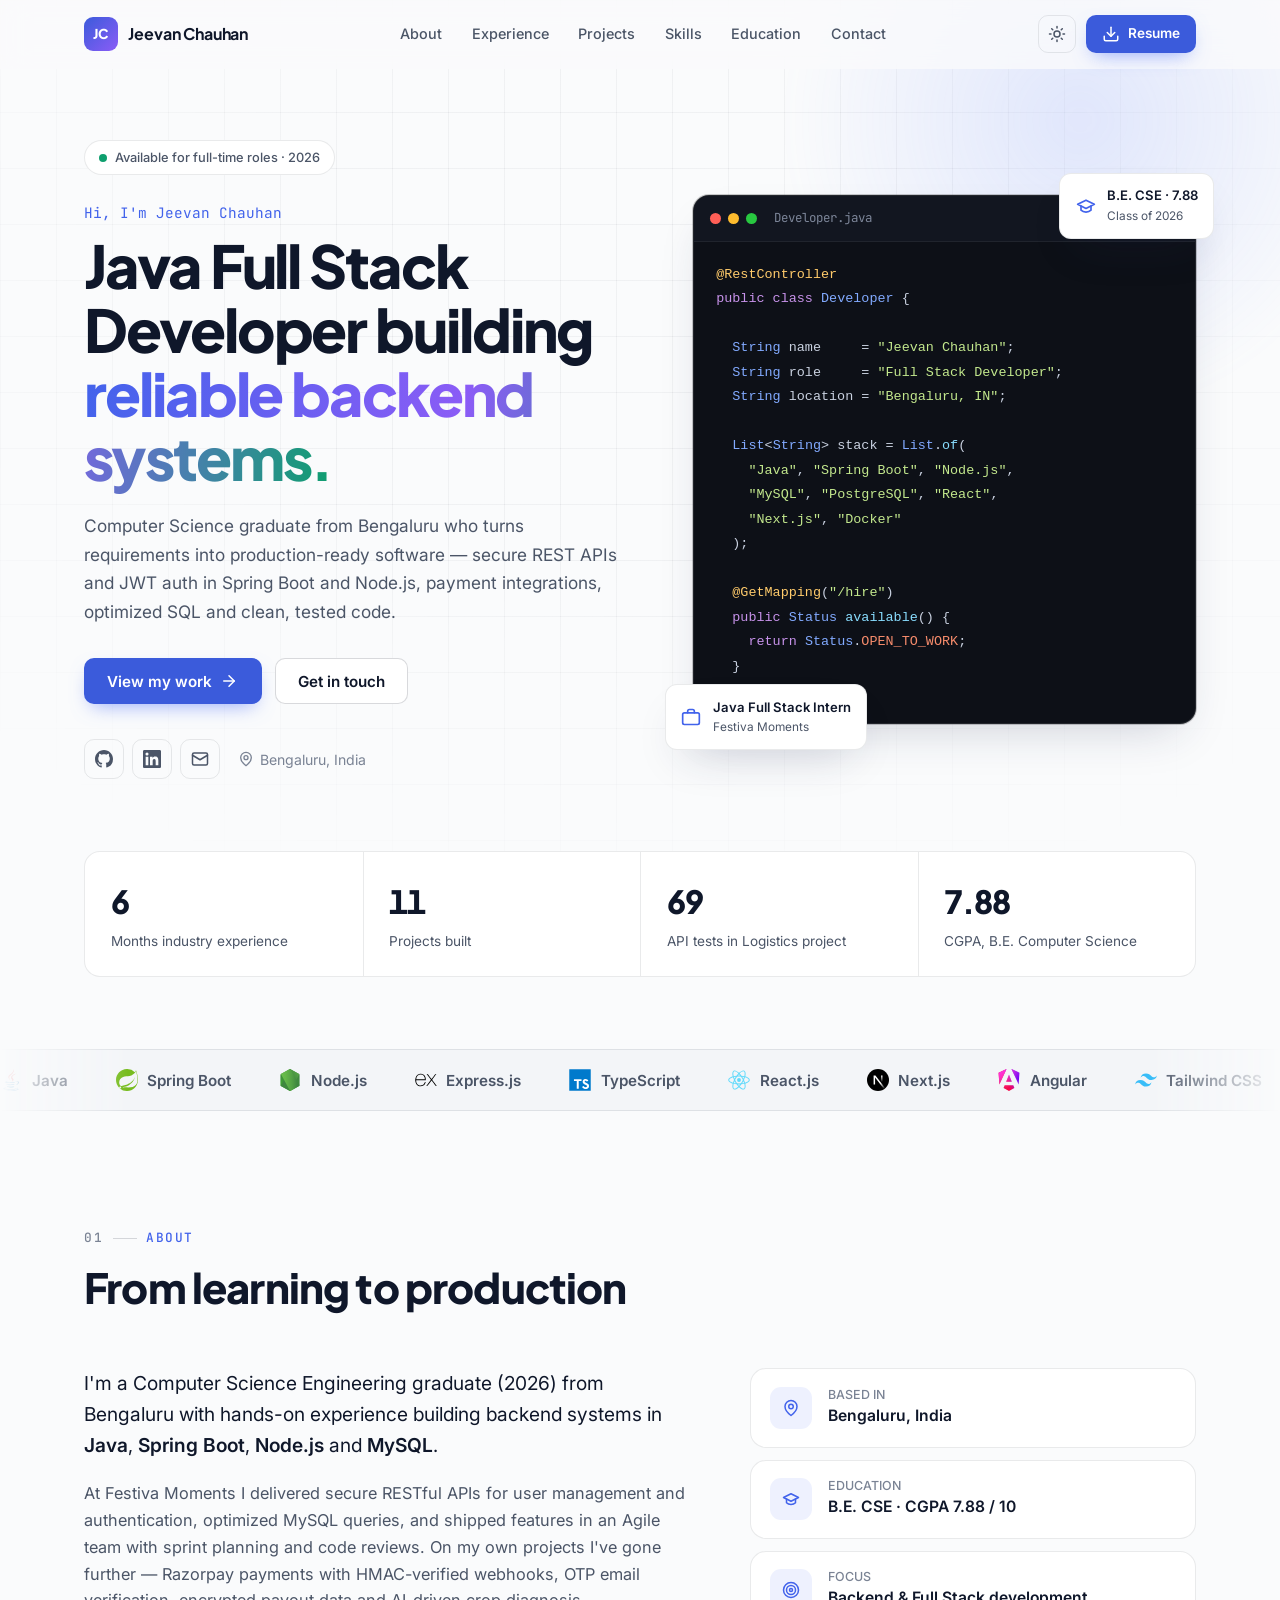
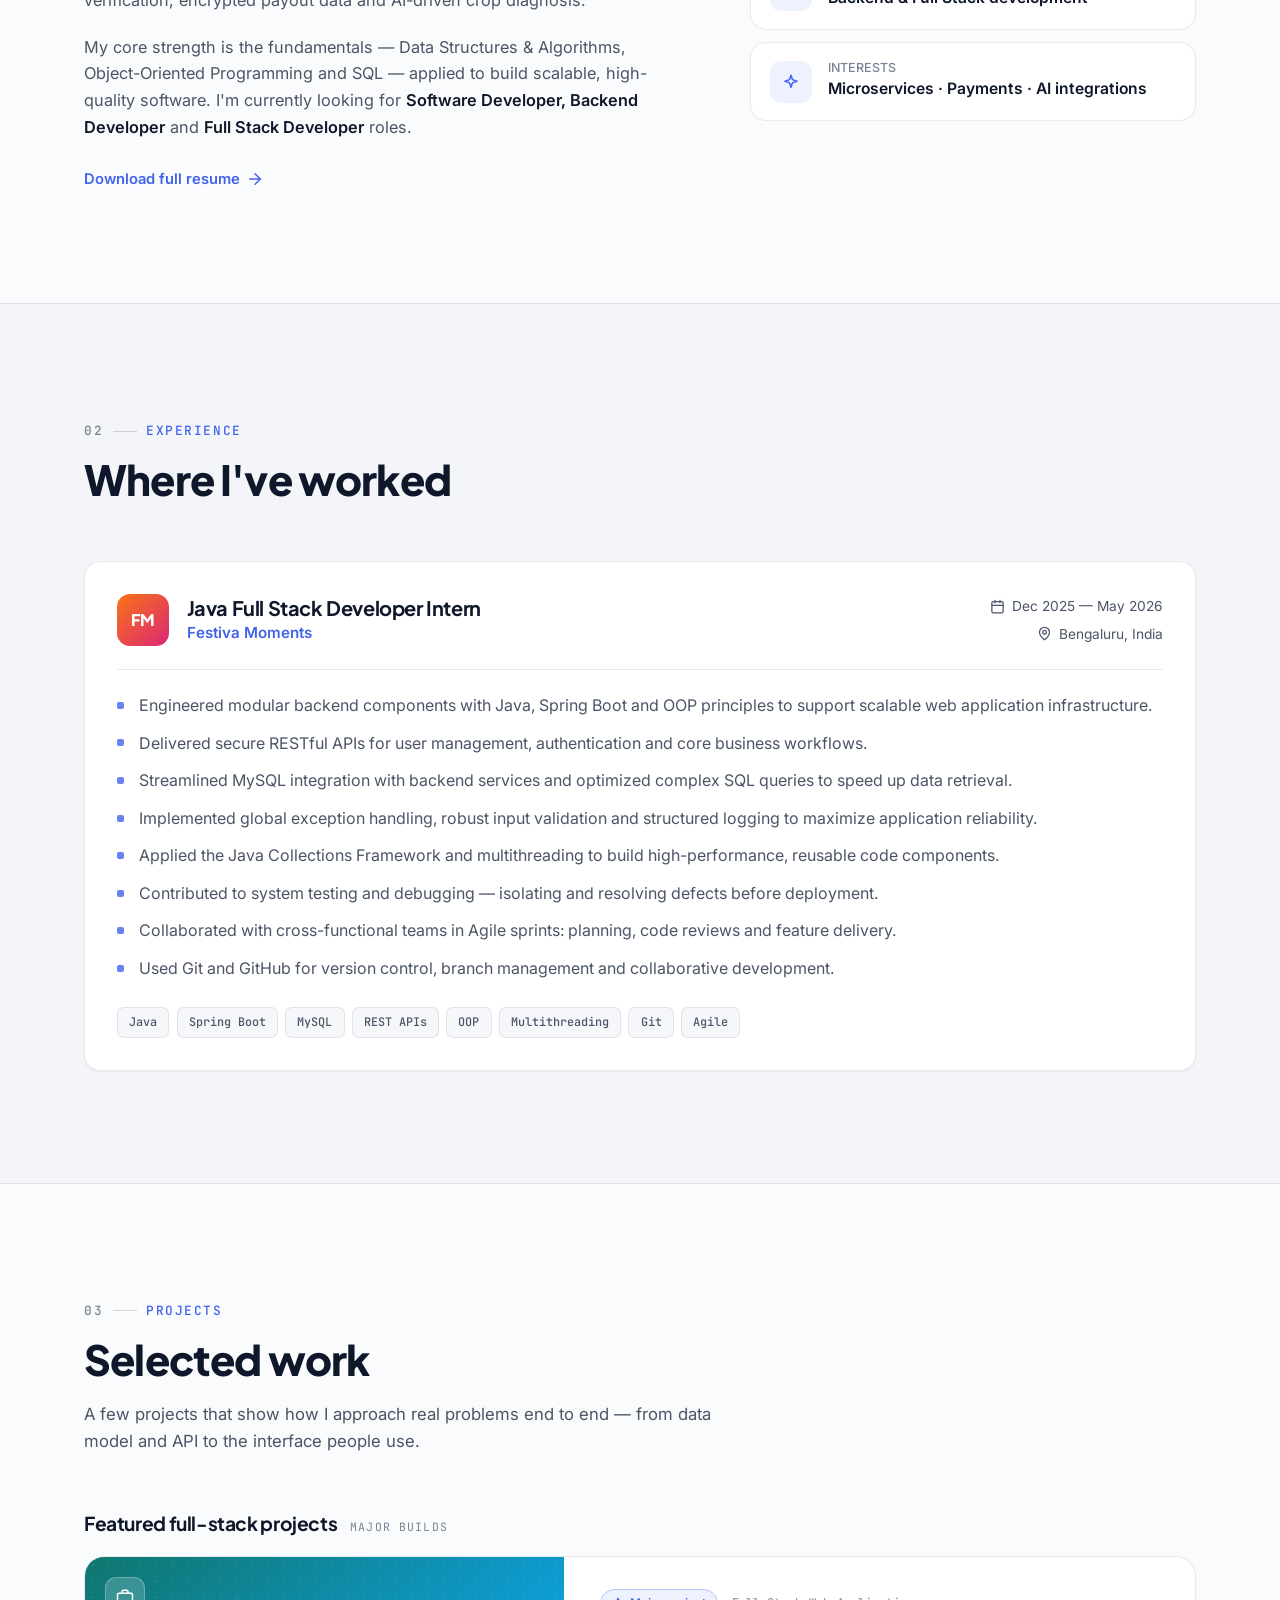
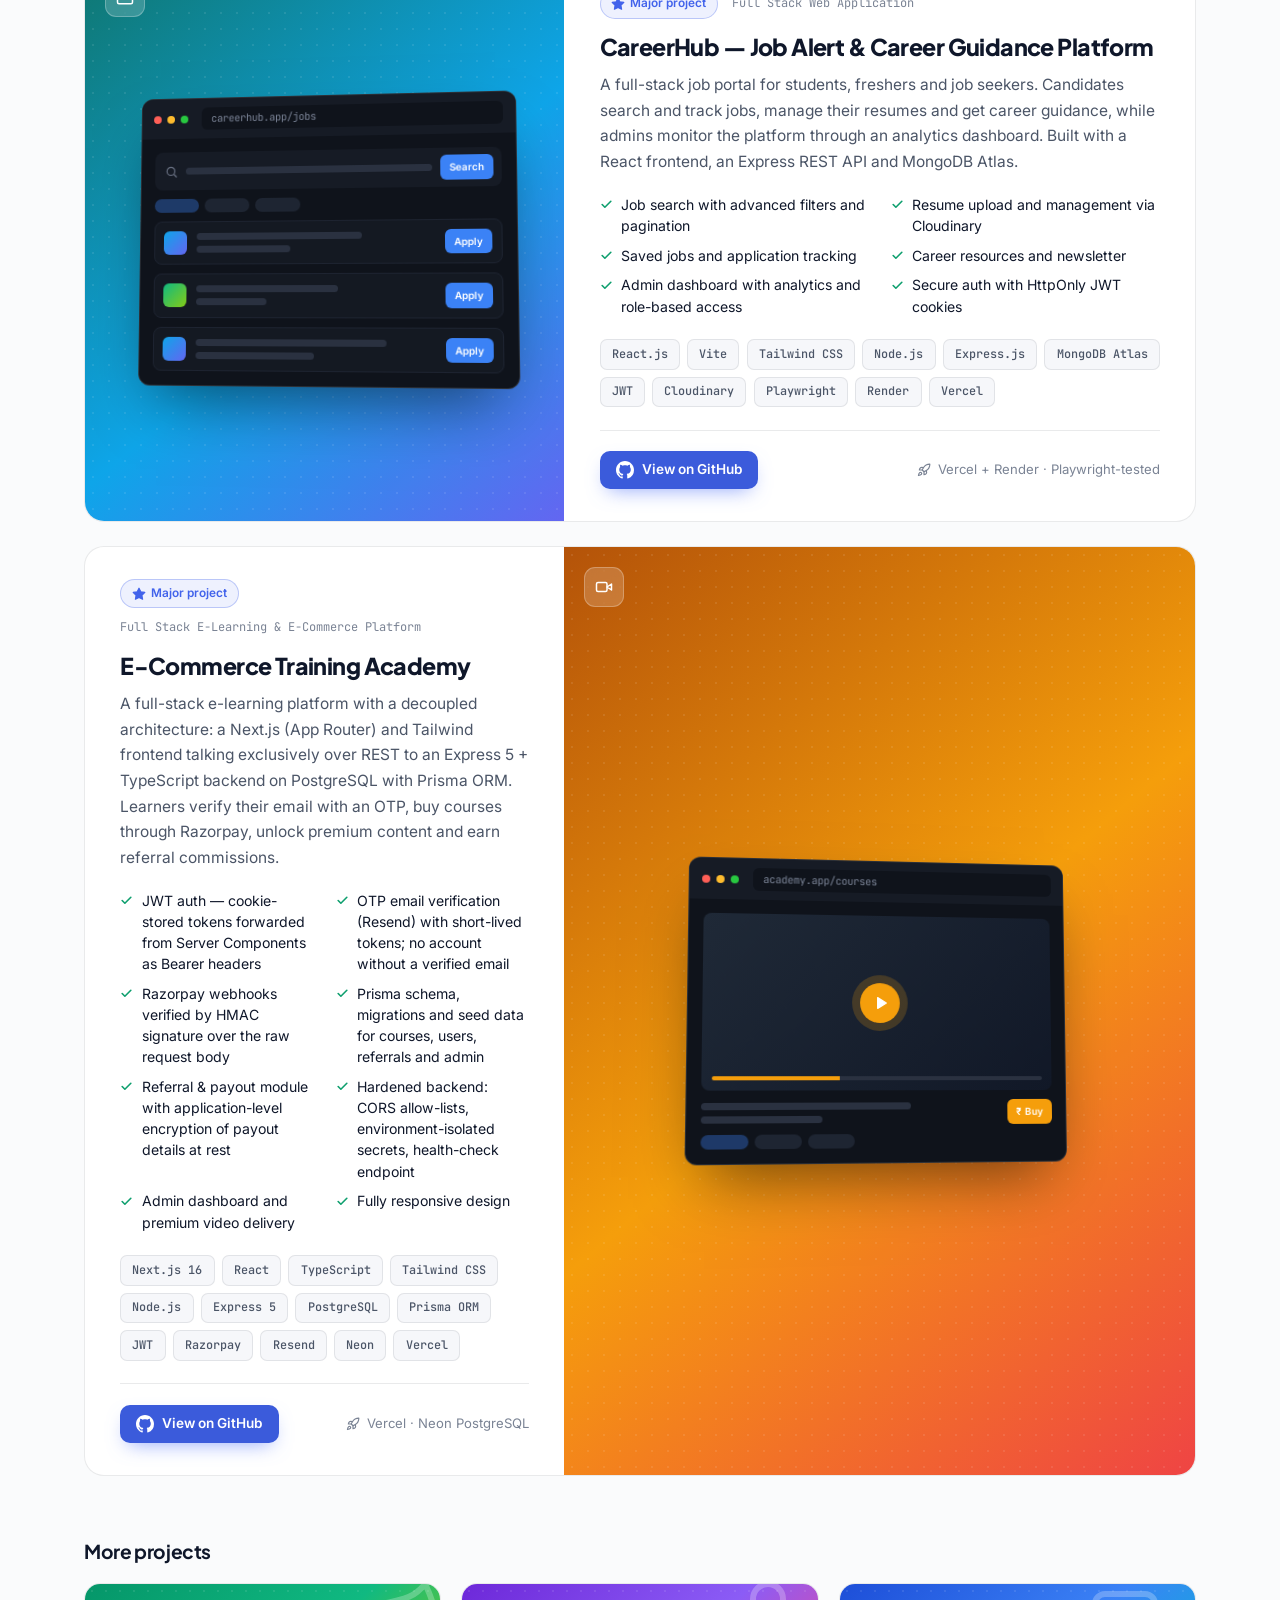
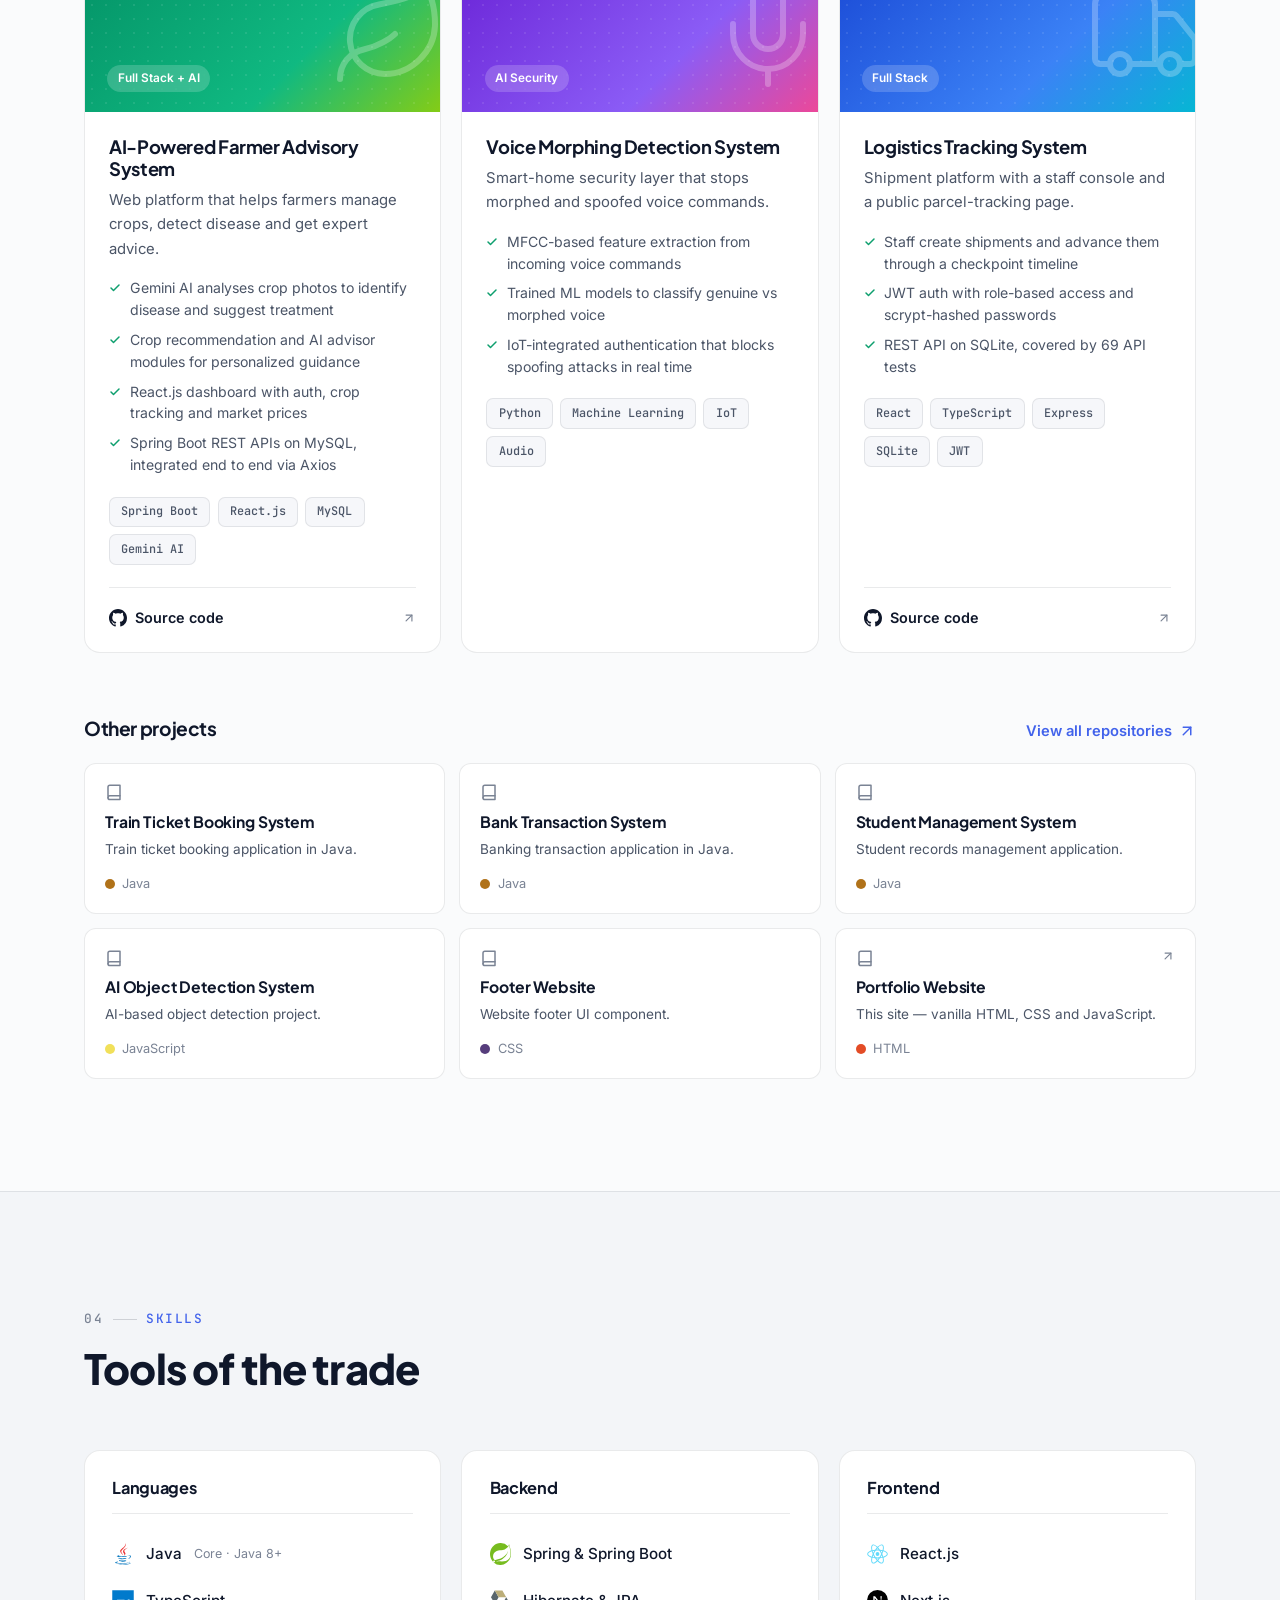
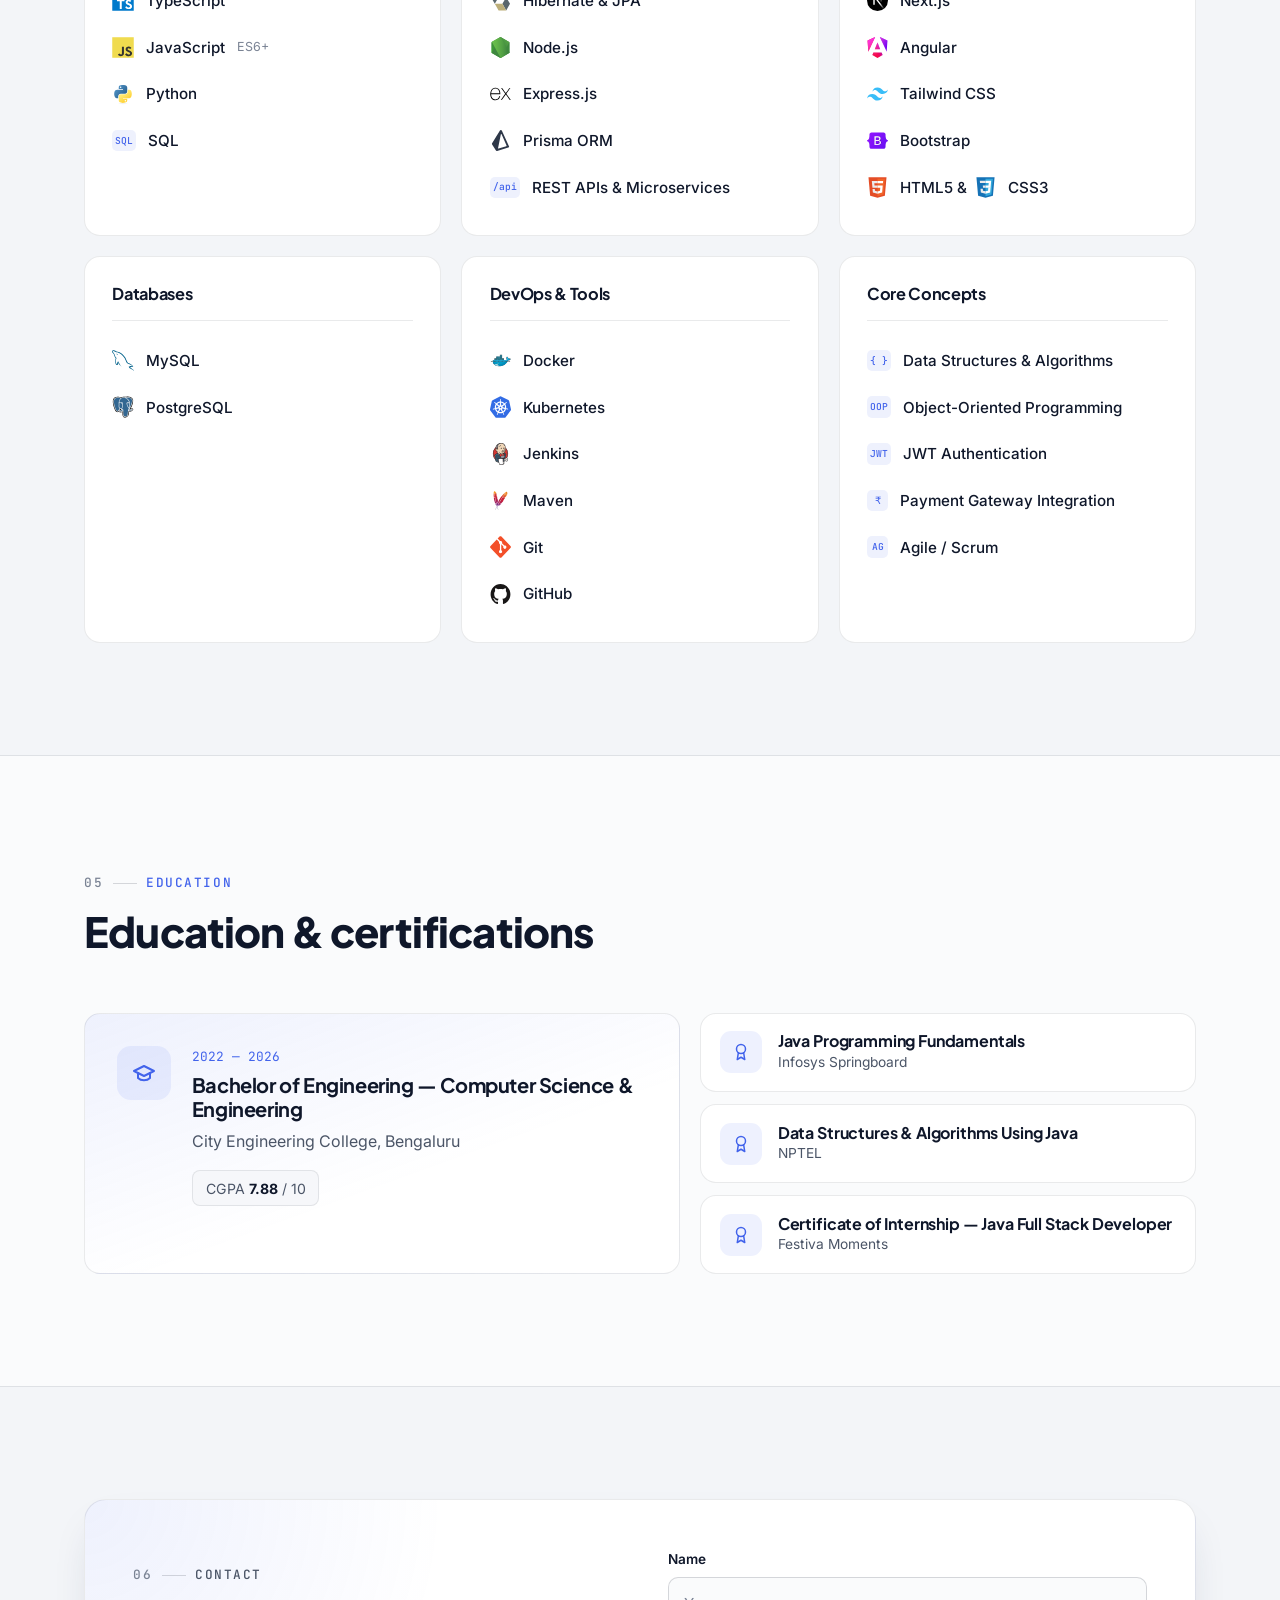
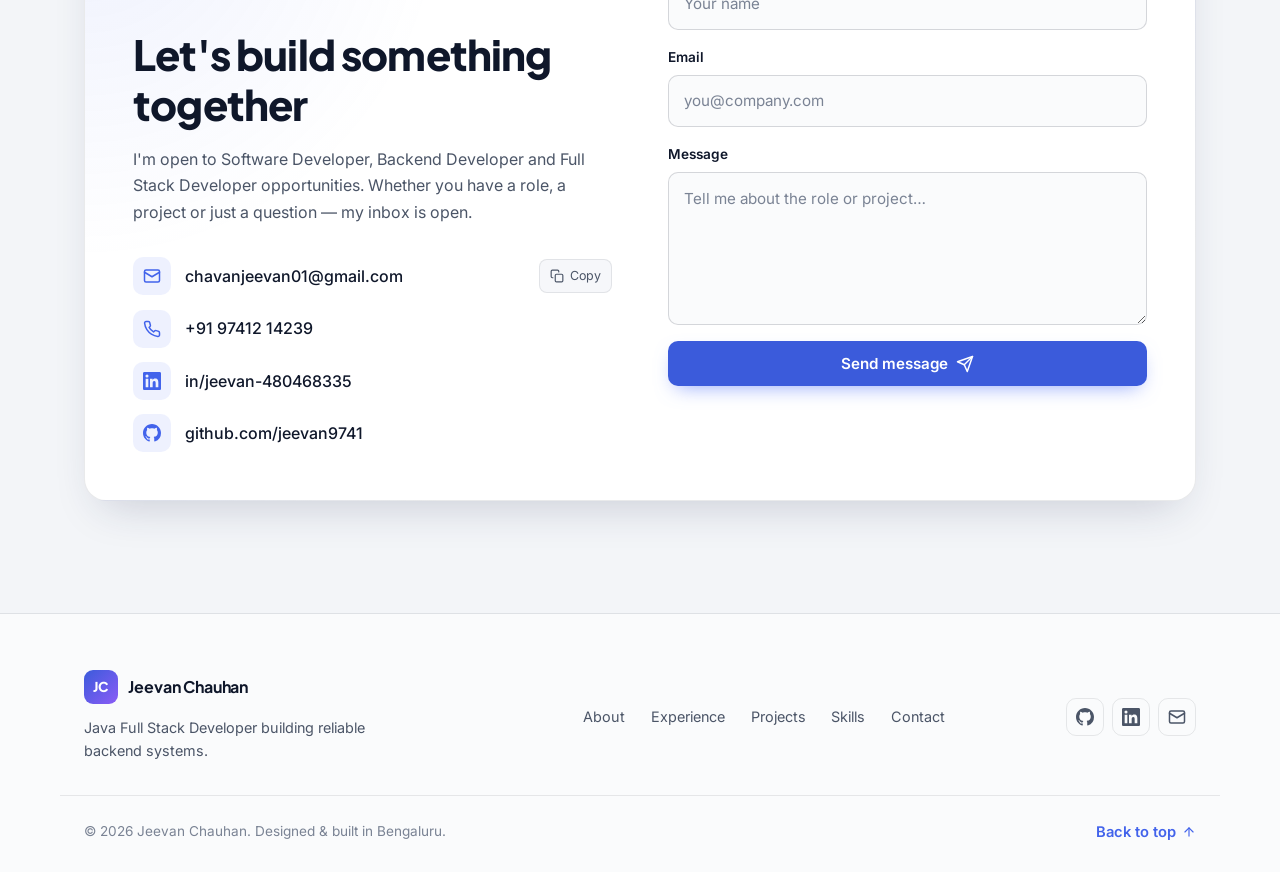
==== commit 8662bba3: "Update portfolio with latest resume and skills" ====
--- a/index.html
+++ b/index.html
@@ -4,12 +4,12 @@
   <meta charset="UTF-8" />
   <meta name="viewport" content="width=device-width, initial-scale=1.0" />
   <title>Jeevan Chauhan — Java Full Stack Developer</title>
-  <meta name="description" content="Jeevan Chauhan — Java Full Stack Developer from Bengaluru. Spring Boot, REST APIs, MySQL, React.js and AI integrations." />
+  <meta name="description" content="Jeevan Chauhan — Java Full Stack Developer from Bengaluru. Spring Boot, Node.js, REST APIs, MySQL/PostgreSQL, React.js, Next.js, Docker and payment &amp; AI integrations." />
   <meta name="author" content="Jeevan Chauhan" />
   <meta name="theme-color" content="#0b0d12" />
   <meta property="og:type" content="website" />
   <meta property="og:title" content="Jeevan Chauhan — Java Full Stack Developer" />
-  <meta property="og:description" content="Spring Boot · REST APIs · MySQL · React.js · DSA. Open to Software, Backend and Full Stack roles." />
+  <meta property="og:description" content="Java · Spring Boot · Node.js · REST APIs · React/Next.js · Docker. Open to Software, Backend and Full Stack roles." />
   <meta property="og:url" content="https://jeevan9741.github.io/portfolio_webside_system/" />
   <meta name="twitter:card" content="summary" />
   <link rel="icon" href="data:image/svg+xml,%3Csvg xmlns='http://www.w3.org/2000/svg' viewBox='0 0 64 64'%3E%3Crect width='64' height='64' rx='14' fill='%235b7cfa'/%3E%3Ctext x='50%25' y='55%25' dominant-baseline='middle' text-anchor='middle' font-family='Segoe UI,Arial' font-weight='800' font-size='30' fill='white'%3EJC%3C/text%3E%3C/svg%3E" />
@@ -108,8 +108,8 @@
         <h1 class="hero-title">Java Full Stack Developer building <span class="grad">reliable backend systems.</span></h1>
         <p class="hero-lead">
           Computer Science graduate from Bengaluru who turns requirements into
-          production-ready software — from secure REST APIs and authentication to
-          optimized SQL and clean, reusable Java.
+          production-ready software — secure REST APIs and JWT auth in Spring Boot
+          and Node.js, payment integrations, optimized SQL and clean, tested code.
         </p>
         <div class="hero-btns">
           <a href="#projects" class="btn btn-primary">View my work <svg class="i"><use href="#i-arrow-right" /></svg></a>
@@ -137,8 +137,9 @@
   <span class="t">String</span> location = <span class="s">"Bengaluru, IN"</span>;
 
   <span class="t">List</span>&lt;<span class="t">String</span>&gt; stack = <span class="t">List</span>.<span class="f">of</span>(
-    <span class="s">"Java"</span>, <span class="s">"Spring Boot"</span>, <span class="s">"MySQL"</span>,
-    <span class="s">"REST APIs"</span>, <span class="s">"React.js"</span>
+    <span class="s">"Java"</span>, <span class="s">"Spring Boot"</span>, <span class="s">"Node.js"</span>,
+    <span class="s">"MySQL"</span>, <span class="s">"PostgreSQL"</span>, <span class="s">"React"</span>,
+    <span class="s">"Next.js"</span>, <span class="s">"Docker"</span>
   );
 
   <span class="a">@GetMapping</span>(<span class="s">"/hire"</span>)
@@ -174,14 +175,19 @@
       <div class="marquee-track" id="marqueeTrack">
         <span><img class="ti" src="assets/icons/java.svg" alt="" width="22" height="22" />Java</span>
         <span><img class="ti" src="assets/icons/spring.svg" alt="" width="22" height="22" />Spring Boot</span>
+        <span><img class="ti" src="assets/icons/nodejs.svg" alt="" width="22" height="22" />Node.js</span>
+        <span><img class="ti" src="assets/icons/express.svg" alt="" width="22" height="22" />Express.js</span>
+        <span><img class="ti" src="assets/icons/typescript.svg" alt="" width="22" height="22" />TypeScript</span>
+        <span><img class="ti" src="assets/icons/react.svg" alt="" width="22" height="22" />React.js</span>
+        <span><img class="ti" src="assets/icons/nextjs.svg" alt="" width="22" height="22" />Next.js</span>
+        <span><img class="ti" src="assets/icons/angular.svg" alt="" width="22" height="22" />Angular</span>
+        <span><img class="ti" src="assets/icons/tailwind.svg" alt="" width="22" height="22" />Tailwind CSS</span>
         <span><img class="ti" src="assets/icons/mysql.svg" alt="" width="22" height="22" />MySQL</span>
-        <span><img class="ti" src="assets/icons/react.svg" alt="" width="22" height="22" />React.js</span>
-        <span><img class="ti" src="assets/icons/python.svg" alt="" width="22" height="22" />Python</span>
-        <span><img class="ti" src="assets/icons/fastapi.svg" alt="" width="22" height="22" />FastAPI</span>
-        <span><img class="ti" src="assets/icons/javascript.svg" alt="" width="22" height="22" />JavaScript</span>
-        <span><img class="ti" src="assets/icons/typescript.svg" alt="" width="22" height="22" />TypeScript</span>
         <span><img class="ti" src="assets/icons/postgresql.svg" alt="" width="22" height="22" />PostgreSQL</span>
-        <span><img class="ti" src="assets/icons/googlecloud.svg" alt="" width="22" height="22" />Google Cloud</span>
+        <span><img class="ti" src="assets/icons/prisma.svg" alt="" width="22" height="22" />Prisma</span>
+        <span><img class="ti" src="assets/icons/docker.svg" alt="" width="22" height="22" />Docker</span>
+        <span><img class="ti" src="assets/icons/kubernetes.svg" alt="" width="22" height="22" />Kubernetes</span>
+        <span><img class="ti" src="assets/icons/jenkins.svg" alt="" width="22" height="22" />Jenkins</span>
         <span><img class="ti" src="assets/icons/git.svg" alt="" width="22" height="22" />Git</span>
         <span><img class="ti" src="assets/icons/github.svg" alt="" width="22" height="22" />GitHub</span>
       </div>
@@ -199,12 +205,14 @@
             <p class="about-lead">
               I'm a Computer Science Engineering graduate (2026) from Bengaluru with
               hands-on experience building backend systems in <strong>Java</strong>,
-              <strong>Spring Boot</strong> and <strong>MySQL</strong>.
+              <strong>Spring Boot</strong>, <strong>Node.js</strong> and <strong>MySQL</strong>.
             </p>
             <p>
-              At Festiva Moments I designed RESTful APIs for user management and
-              authentication, integrated and optimized MySQL databases, and shipped
-              features in an Agile team with sprint planning and code reviews.
+              At Festiva Moments I delivered secure RESTful APIs for user management and
+              authentication, optimized MySQL queries, and shipped features in an Agile
+              team with sprint planning and code reviews. On my own projects I've gone
+              further — Razorpay payments with HMAC-verified webhooks, OTP email
+              verification, encrypted payout data and AI-driven crop diagnosis.
             </p>
             <p>
               My core strength is the fundamentals — Data Structures &amp; Algorithms,
@@ -218,7 +226,7 @@
             <li><span class="fact-ico"><svg class="i"><use href="#i-pin" /></svg></span><div><h4>Based in</h4><p>Bengaluru, India</p></div></li>
             <li><span class="fact-ico"><svg class="i"><use href="#i-cap" /></svg></span><div><h4>Education</h4><p>B.E. CSE · CGPA 7.88 / 10</p></div></li>
             <li><span class="fact-ico"><svg class="i"><use href="#i-target" /></svg></span><div><h4>Focus</h4><p>Backend &amp; Full Stack development</p></div></li>
-            <li><span class="fact-ico"><svg class="i"><use href="#i-spark" /></svg></span><div><h4>Interests</h4><p>Scalable APIs · AI integrations</p></div></li>
+            <li><span class="fact-ico"><svg class="i"><use href="#i-spark" /></svg></span><div><h4>Interests</h4><p>Microservices · Payments · AI integrations</p></div></li>
           </ul>
         </div>
       </div>
@@ -245,16 +253,18 @@
               </div>
             </div>
             <ul class="exp-list">
-              <li>Developed and maintained backend modules using Java, Spring Boot and OOP principles for scalable web applications.</li>
-              <li>Designed and implemented RESTful APIs for user management, authentication and business workflows, ensuring secure and efficient data exchange.</li>
-              <li>Integrated MySQL databases with backend services and optimized SQL queries to improve performance and data-retrieval efficiency.</li>
-              <li>Collaborated in Agile development — sprint planning, code reviews and feature delivery across cross-functional teams.</li>
-              <li>Implemented exception handling, input validation and logging to improve reliability and maintainability.</li>
-              <li>Applied the Java Collections Framework and multithreading to build efficient, reusable code components.</li>
+              <li>Engineered modular backend components with Java, Spring Boot and OOP principles to support scalable web application infrastructure.</li>
+              <li>Delivered secure RESTful APIs for user management, authentication and core business workflows.</li>
+              <li>Streamlined MySQL integration with backend services and optimized complex SQL queries to speed up data retrieval.</li>
+              <li>Implemented global exception handling, robust input validation and structured logging to maximize application reliability.</li>
+              <li>Applied the Java Collections Framework and multithreading to build high-performance, reusable code components.</li>
+              <li>Contributed to system testing and debugging — isolating and resolving defects before deployment.</li>
+              <li>Collaborated with cross-functional teams in Agile sprints: planning, code reviews and feature delivery.</li>
+              <li>Used Git and GitHub for version control, branch management and collaborative development.</li>
             </ul>
             <div class="tags">
               <span>Java</span><span>Spring Boot</span><span>MySQL</span><span>REST APIs</span>
-              <span>OOP</span><span>Git</span><span>Agile</span>
+              <span>OOP</span><span>Multithreading</span><span>Git</span><span>Agile</span>
             </div>
           </article>
         </div>
@@ -347,23 +357,24 @@
               </div>
               <h3>E-Commerce Training Academy</h3>
               <p class="feat-desc">
-                A complete online learning and digital training platform. Learners preview demo videos,
-                verify their email with an OTP, buy courses through Razorpay, unlock premium content and
-                earn referral commissions. Built with Next.js and TypeScript on PostgreSQL with Prisma ORM.
+                A full-stack e-learning platform with a decoupled architecture: a Next.js (App Router) and
+                Tailwind frontend talking exclusively over REST to an Express 5 + TypeScript backend on
+                PostgreSQL with Prisma ORM. Learners verify their email with an OTP, buy courses through
+                Razorpay, unlock premium content and earn referral commissions.
               </p>
               <ul class="feat-points">
-                <li>Multi-language course platform with demo videos</li>
-                <li>Email OTP verification via Resend</li>
-                <li>Secure registration and login with JWT</li>
-                <li>Course purchases with Razorpay payments</li>
-                <li>Course access management and premium video delivery</li>
-                <li>Referral and earnings system</li>
-                <li>Admin dashboard</li>
+                <li>JWT auth — cookie-stored tokens forwarded from Server Components as Bearer headers</li>
+                <li>OTP email verification (Resend) with short-lived tokens; no account without a verified email</li>
+                <li>Razorpay webhooks verified by HMAC signature over the raw request body</li>
+                <li>Prisma schema, migrations and seed data for courses, users, referrals and admin</li>
+                <li>Referral &amp; payout module with application-level encryption of payout details at rest</li>
+                <li>Hardened backend: CORS allow-lists, environment-isolated secrets, health-check endpoint</li>
+                <li>Admin dashboard and premium video delivery</li>
                 <li>Fully responsive design</li>
               </ul>
               <div class="tags">
                 <span>Next.js 16</span><span>React</span><span>TypeScript</span><span>Tailwind CSS</span>
-                <span>Node.js</span><span>Express.js</span><span>PostgreSQL</span><span>Prisma ORM</span>
+                <span>Node.js</span><span>Express 5</span><span>PostgreSQL</span><span>Prisma ORM</span>
                 <span>JWT</span><span>Razorpay</span><span>Resend</span><span>Neon</span><span>Vercel</span>
               </div>
               <div class="feat-actions">
@@ -387,7 +398,8 @@
               <p>Web platform that helps farmers manage crops, detect disease and get expert advice.</p>
               <ul class="proj-points">
                 <li>Gemini AI analyses crop photos to identify disease and suggest treatment</li>
-                <li>React.js dashboard with auth, crop management, market prices and an AI advisor</li>
+                <li>Crop recommendation and AI advisor modules for personalized guidance</li>
+                <li>React.js dashboard with auth, crop tracking and market prices</li>
                 <li>Spring Boot REST APIs on MySQL, integrated end to end via Axios</li>
               </ul>
               <div class="tags"><span>Spring Boot</span><span>React.js</span><span>MySQL</span><span>Gemini AI</span></div>
@@ -473,35 +485,63 @@
         </div>
         <div class="skill-grid">
           <div class="skill-card">
-            <h3>Languages &amp; Core CS</h3>
+            <h3>Languages</h3>
             <ul class="skill-list">
-              <li><img class="ti" src="assets/icons/java.svg" alt="" width="22" height="22" />Java <small>Collections · Multithreading</small></li>
+              <li><img class="ti" src="assets/icons/java.svg" alt="" width="22" height="22" />Java <small>Core · Java 8+</small></li>
+              <li><img class="ti" src="assets/icons/typescript.svg" alt="" width="22" height="22" />TypeScript</li>
+              <li><img class="ti" src="assets/icons/javascript.svg" alt="" width="22" height="22" />JavaScript <small>ES6+</small></li>
               <li><img class="ti" src="assets/icons/python.svg" alt="" width="22" height="22" />Python</li>
               <li><span class="txt-ico">SQL</span>SQL</li>
-              <li><img class="ti" src="assets/icons/javascript.svg" alt="" width="22" height="22" />JavaScript</li>
+            </ul>
+          </div>
+          <div class="skill-card">
+            <h3>Backend</h3>
+            <ul class="skill-list">
+              <li><img class="ti" src="assets/icons/spring.svg" alt="" width="22" height="22" />Spring &amp; Spring Boot</li>
+              <li><img class="ti" src="assets/icons/hibernate.svg" alt="" width="22" height="22" />Hibernate &amp; JPA</li>
+              <li><img class="ti" src="assets/icons/nodejs.svg" alt="" width="22" height="22" />Node.js</li>
+              <li><img class="ti" src="assets/icons/express.svg" alt="" width="22" height="22" />Express.js</li>
+              <li><img class="ti" src="assets/icons/prisma.svg" alt="" width="22" height="22" />Prisma ORM</li>
+              <li><span class="txt-ico">/api</span>REST APIs &amp; Microservices</li>
+            </ul>
+          </div>
+          <div class="skill-card">
+            <h3>Frontend</h3>
+            <ul class="skill-list">
+              <li><img class="ti" src="assets/icons/react.svg" alt="" width="22" height="22" />React.js</li>
+              <li><img class="ti" src="assets/icons/nextjs.svg" alt="" width="22" height="22" />Next.js</li>
+              <li><img class="ti" src="assets/icons/angular.svg" alt="" width="22" height="22" />Angular</li>
+              <li><img class="ti" src="assets/icons/tailwind.svg" alt="" width="22" height="22" />Tailwind CSS</li>
+              <li><img class="ti" src="assets/icons/bootstrap.svg" alt="" width="22" height="22" />Bootstrap</li>
               <li><img class="ti" src="assets/icons/html5.svg" alt="" width="22" height="22" />HTML5 &amp; <img class="ti inline" src="assets/icons/css3.svg" alt="" width="22" height="22" />CSS3</li>
-              <li><span class="txt-ico">{ }</span>DSA &amp; OOP</li>
             </ul>
           </div>
           <div class="skill-card">
-            <h3>Frameworks &amp; APIs</h3>
-            <ul class="skill-list">
-              <li><img class="ti" src="assets/icons/spring.svg" alt="" width="22" height="22" />Spring Boot</li>
-              <li><img class="ti" src="assets/icons/fastapi.svg" alt="" width="22" height="22" />FastAPI</li>
-              <li><img class="ti" src="assets/icons/react.svg" alt="" width="22" height="22" />React.js</li>
-              <li><span class="txt-ico">/api</span>REST APIs</li>
-              <li><span class="txt-ico">LC</span>LangChain</li>
-              <li><span class="txt-ico">AI</span>OpenAI API</li>
-            </ul>
-          </div>
-          <div class="skill-card">
-            <h3>Databases &amp; Deployment</h3>
+            <h3>Databases</h3>
             <ul class="skill-list">
               <li><img class="ti" src="assets/icons/mysql.svg" alt="" width="22" height="22" />MySQL</li>
               <li><img class="ti" src="assets/icons/postgresql.svg" alt="" width="22" height="22" />PostgreSQL</li>
-              <li><img class="ti" src="assets/icons/googlecloud.svg" alt="" width="22" height="22" />Google Cloud</li>
+            </ul>
+          </div>
+          <div class="skill-card">
+            <h3>DevOps &amp; Tools</h3>
+            <ul class="skill-list">
+              <li><img class="ti" src="assets/icons/docker.svg" alt="" width="22" height="22" />Docker</li>
+              <li><img class="ti" src="assets/icons/kubernetes.svg" alt="" width="22" height="22" />Kubernetes</li>
+              <li><img class="ti" src="assets/icons/jenkins.svg" alt="" width="22" height="22" />Jenkins</li>
+              <li><img class="ti" src="assets/icons/maven.svg" alt="" width="22" height="22" />Maven</li>
               <li><img class="ti" src="assets/icons/git.svg" alt="" width="22" height="22" />Git</li>
               <li><img class="ti" src="assets/icons/github.svg" alt="" width="22" height="22" />GitHub</li>
+            </ul>
+          </div>
+          <div class="skill-card">
+            <h3>Core Concepts</h3>
+            <ul class="skill-list">
+              <li><span class="txt-ico">{ }</span>Data Structures &amp; Algorithms</li>
+              <li><span class="txt-ico">OOP</span>Object-Oriented Programming</li>
+              <li><span class="txt-ico">JWT</span>JWT Authentication</li>
+              <li><span class="txt-ico">₹</span>Payment Gateway Integration</li>
+              <li><span class="txt-ico">AG</span>Agile / Scrum</li>
             </ul>
           </div>
         </div>
@@ -533,6 +573,10 @@
             <article class="cert-card">
               <span class="fact-ico"><svg class="i"><use href="#i-award" /></svg></span>
               <div><h4>Data Structures &amp; Algorithms Using Java</h4><p>NPTEL</p></div>
+            </article>
+            <article class="cert-card">
+              <span class="fact-ico"><svg class="i"><use href="#i-award" /></svg></span>
+              <div><h4>Certificate of Internship — Java Full Stack Developer</h4><p>Festiva Moments</p></div>
             </article>
           </div>
         </div>
--- a/style.css
+++ b/style.css
@@ -434,7 +434,10 @@
   font-family: var(--font-mono); font-size: 0.6rem; font-weight: 500;
 }
 /* dark logos need lifting on the dark theme */
-[data-theme="dark"] .ti[src$="github.svg"] { filter: invert(1); }
+[data-theme="dark"] .ti[src$="github.svg"],
+[data-theme="dark"] .ti[src$="express.svg"],
+[data-theme="dark"] .ti[src$="nextjs.svg"],
+[data-theme="dark"] .ti[src$="prisma.svg"] { filter: invert(1); }
 [data-theme="dark"] .ti[src$="mysql.svg"] { filter: brightness(2.2) saturate(0.8); }
 
 /* =========================================================
